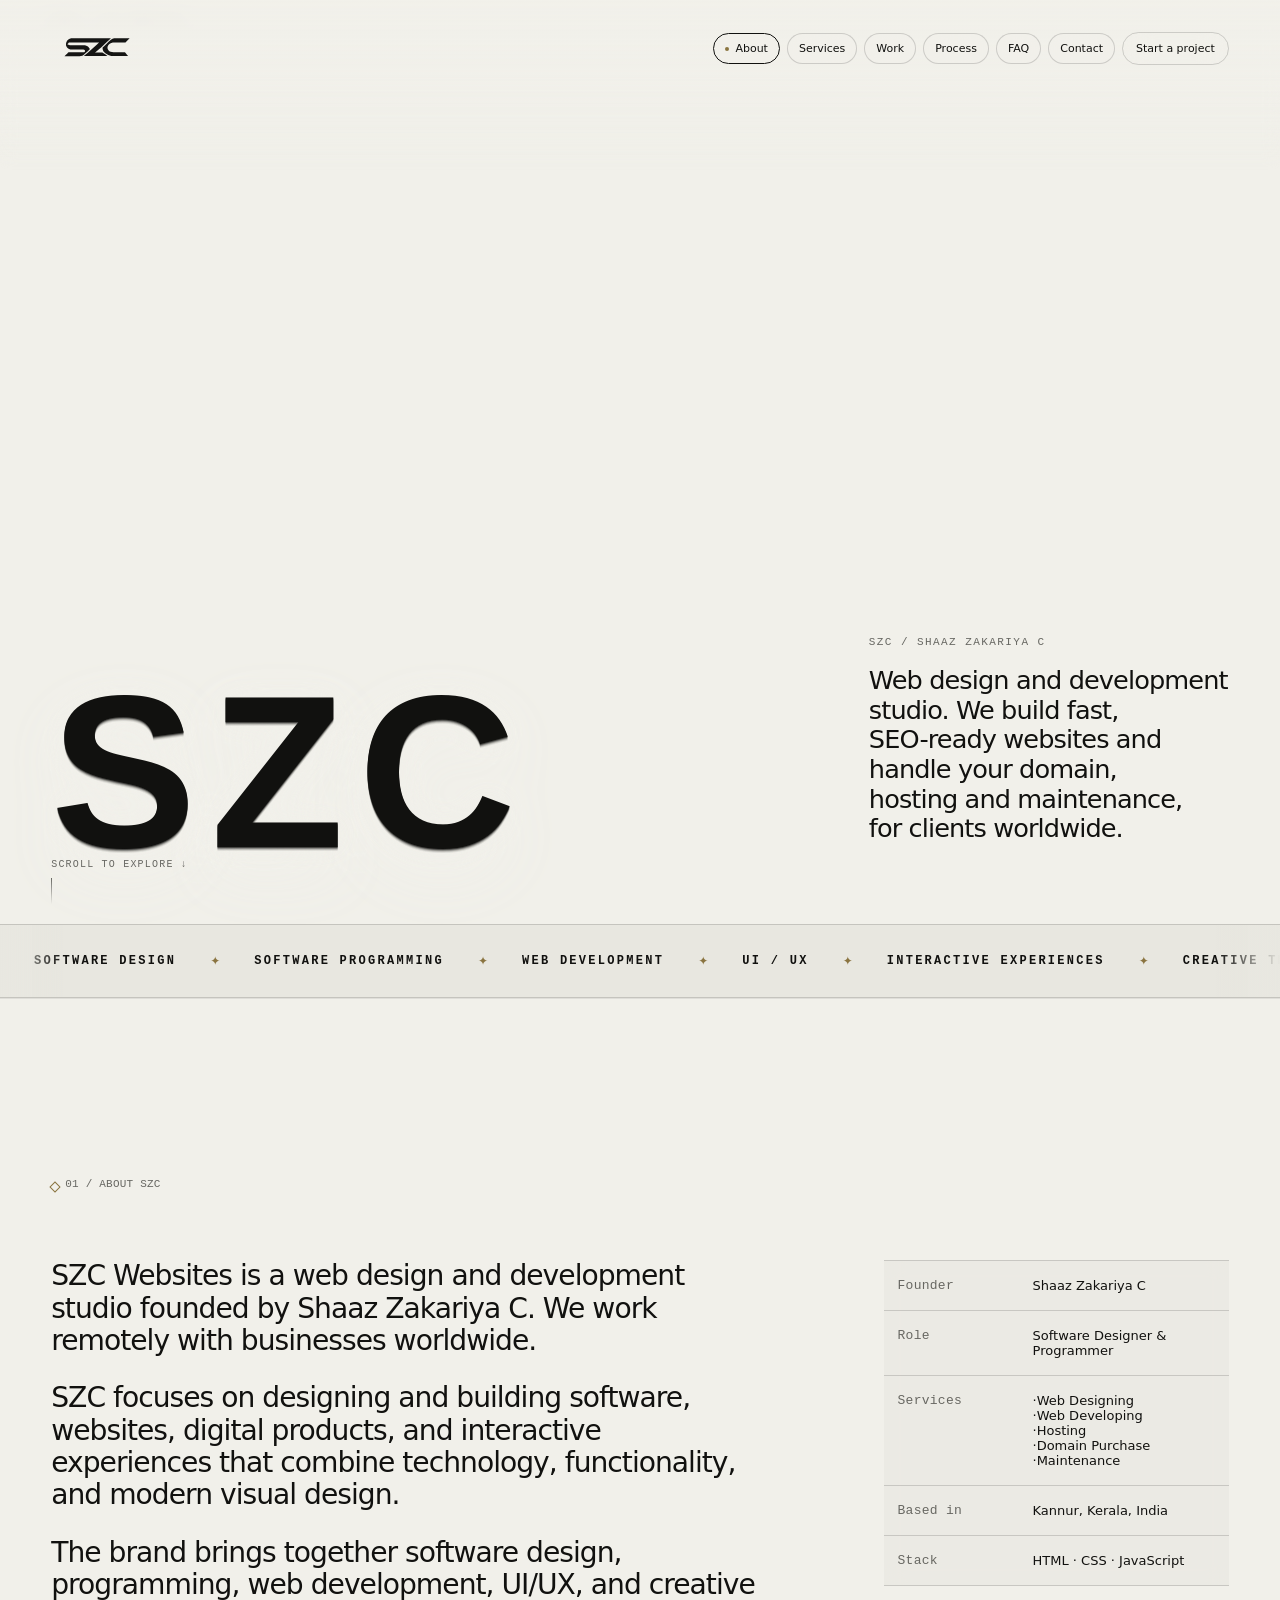
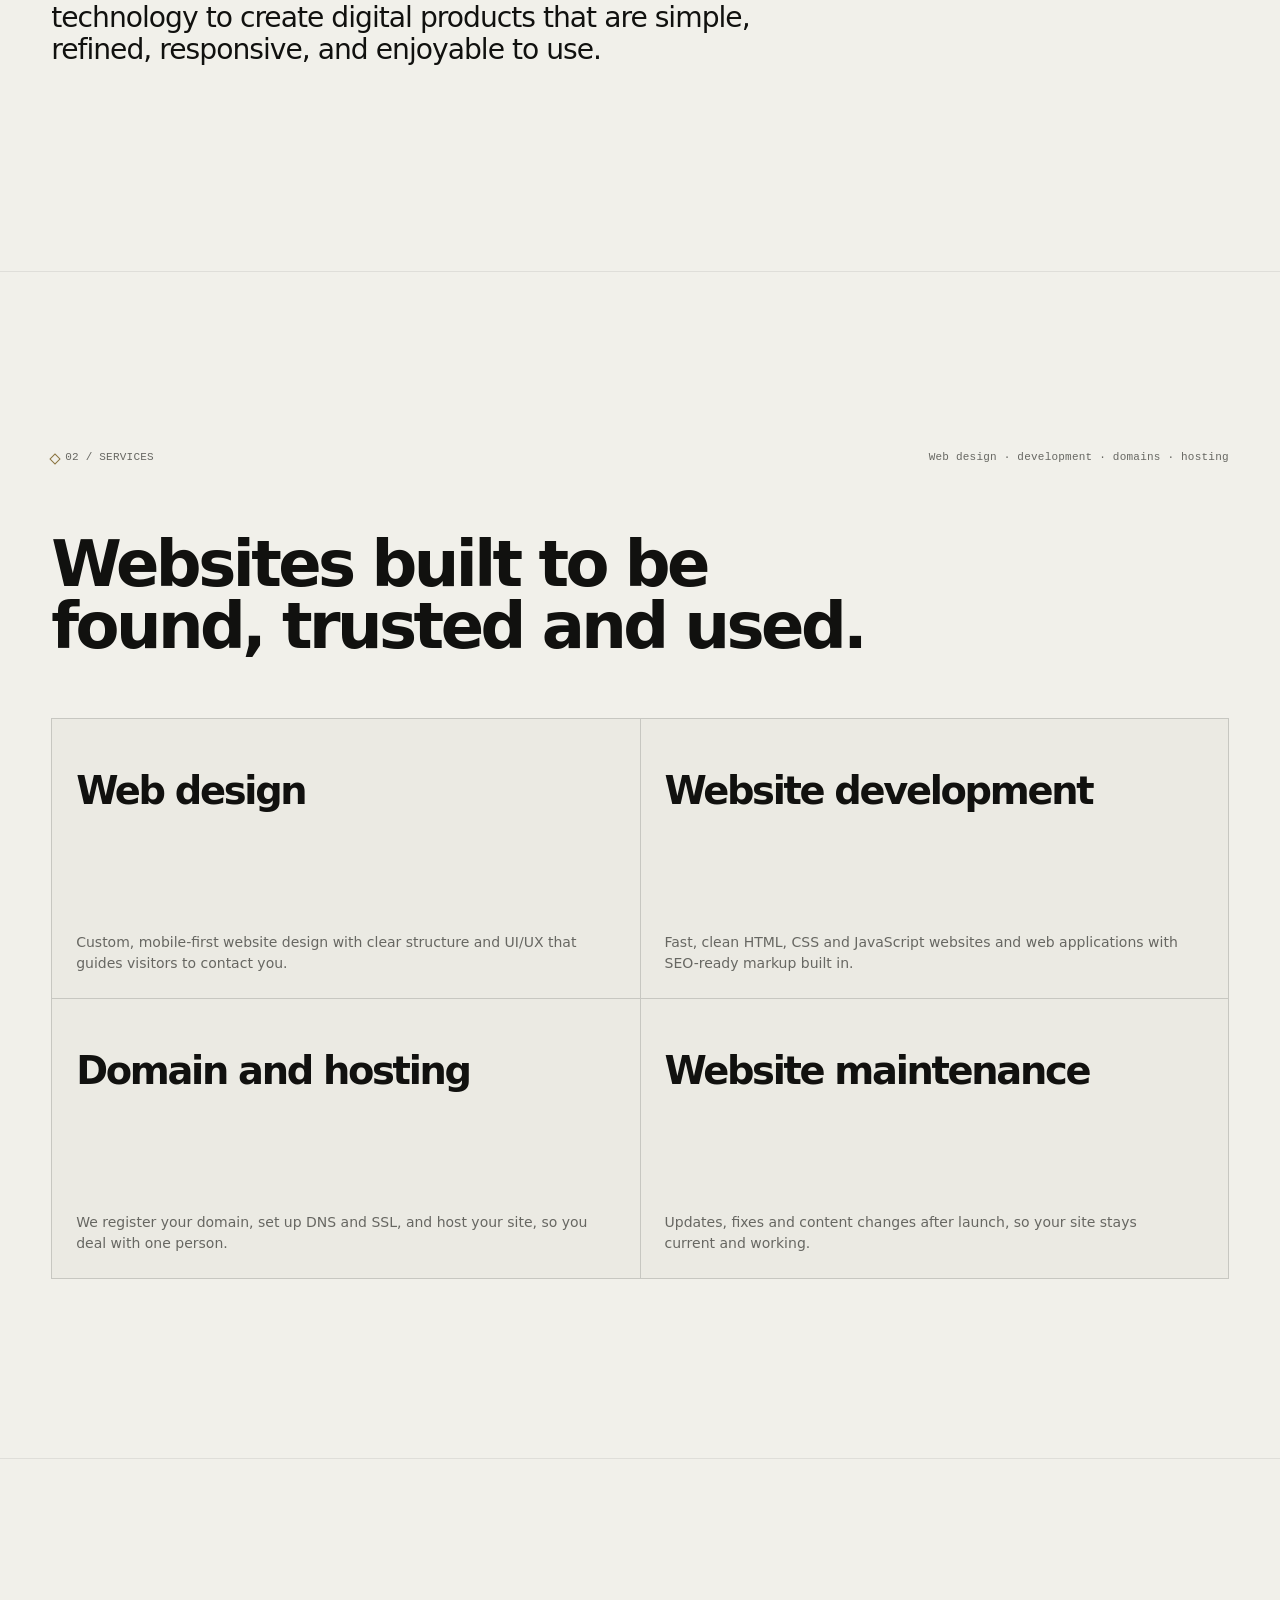
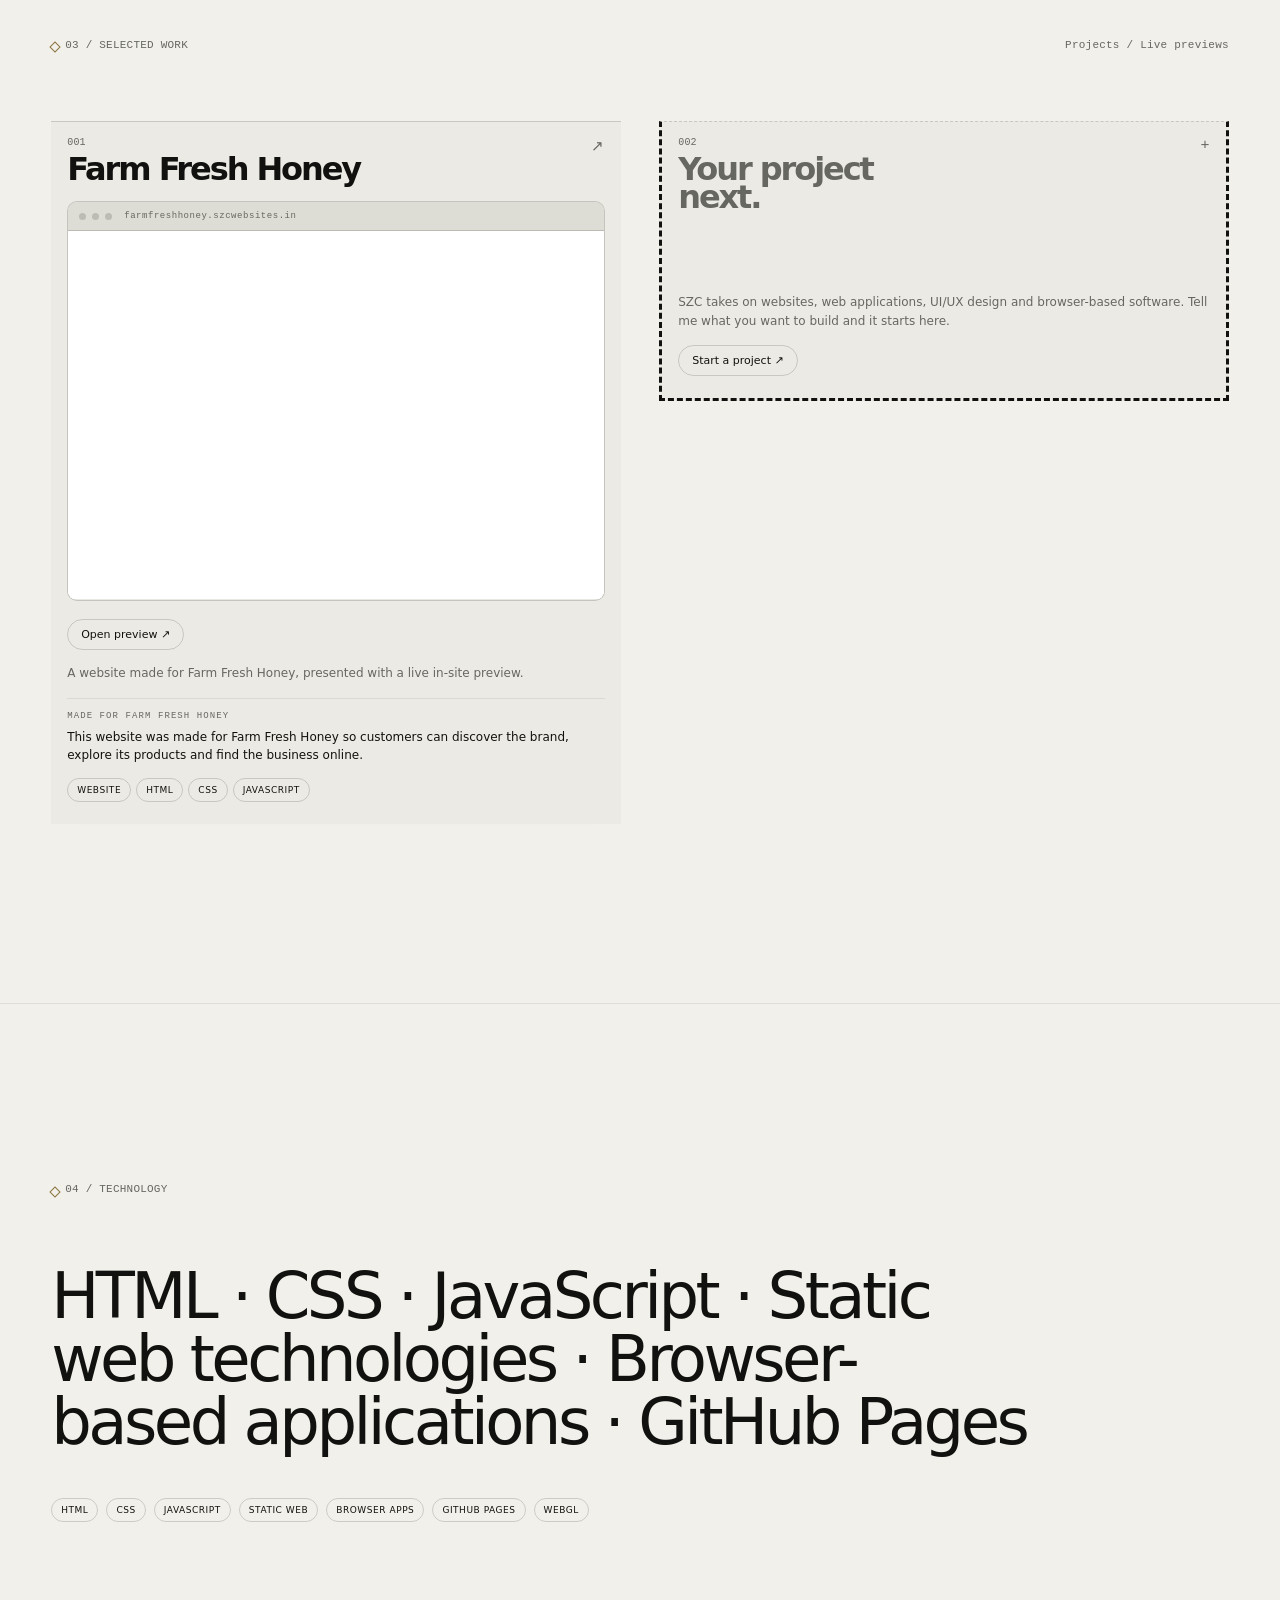
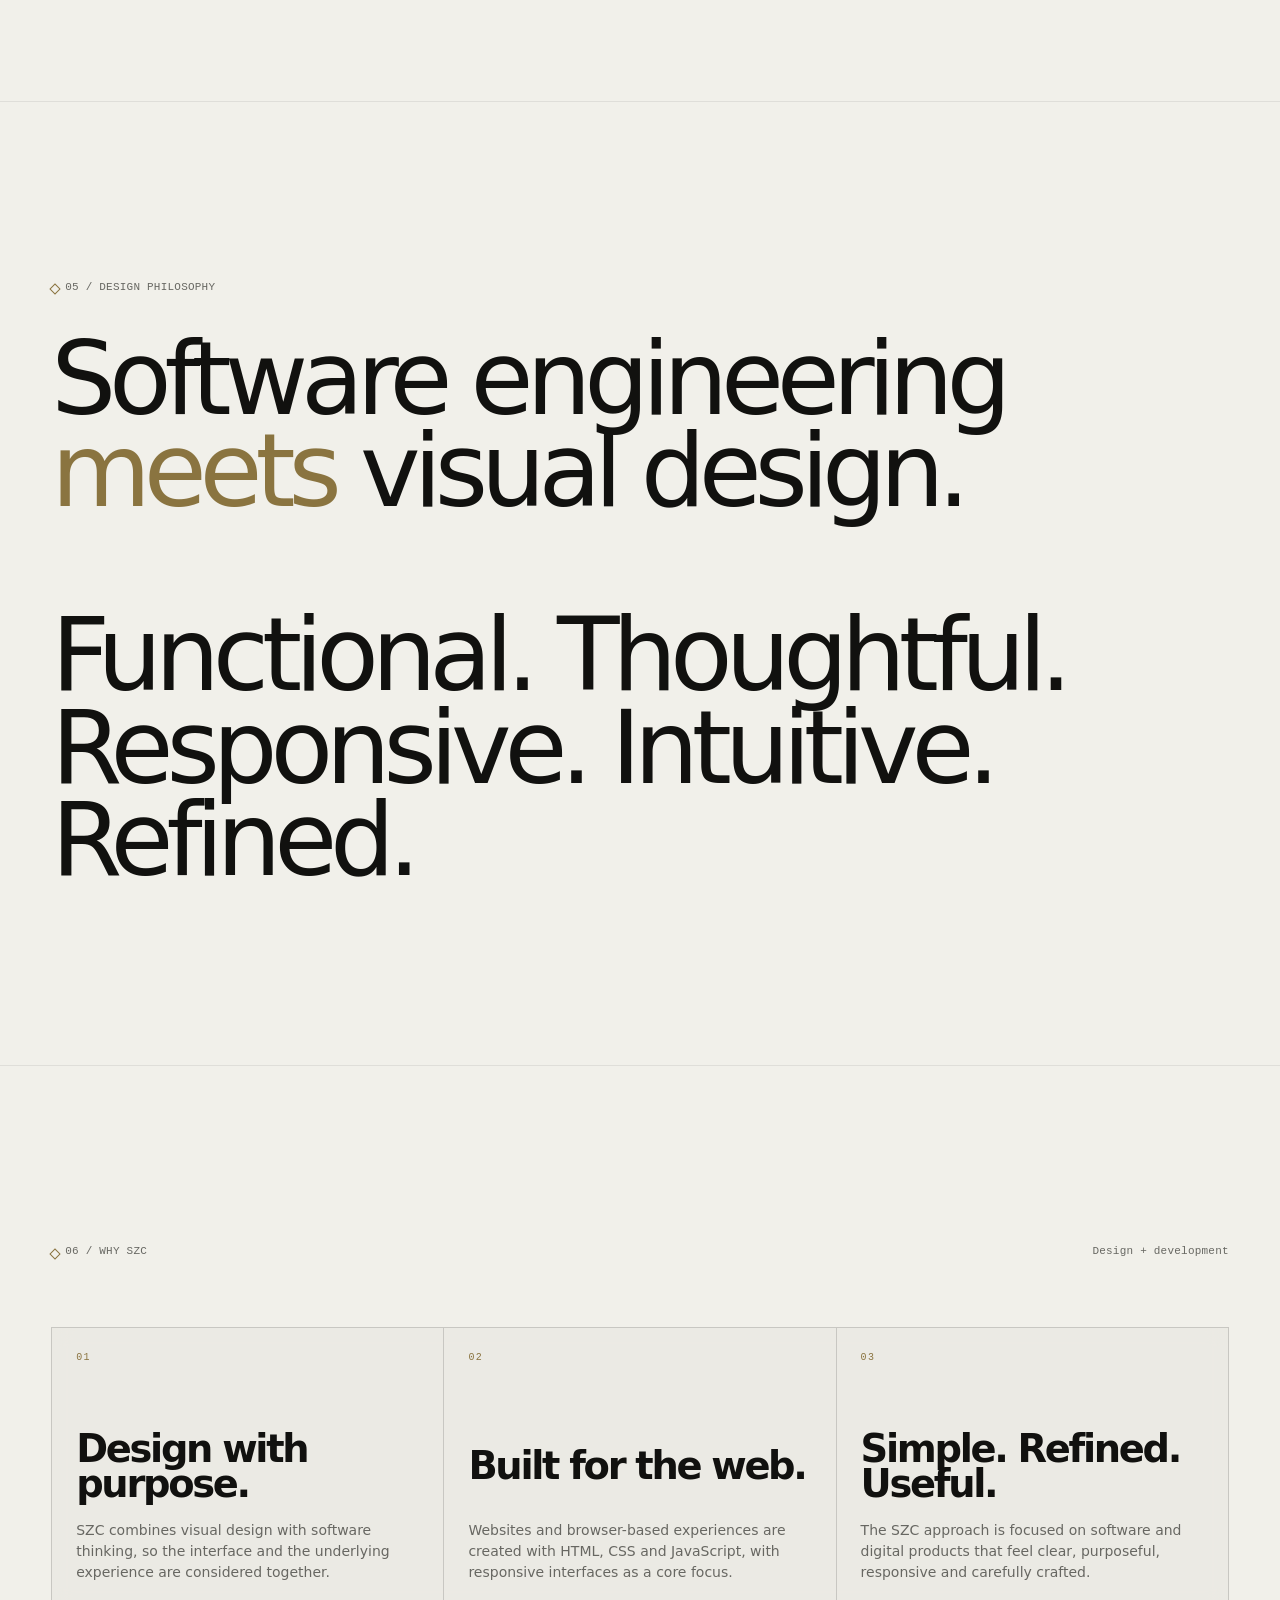
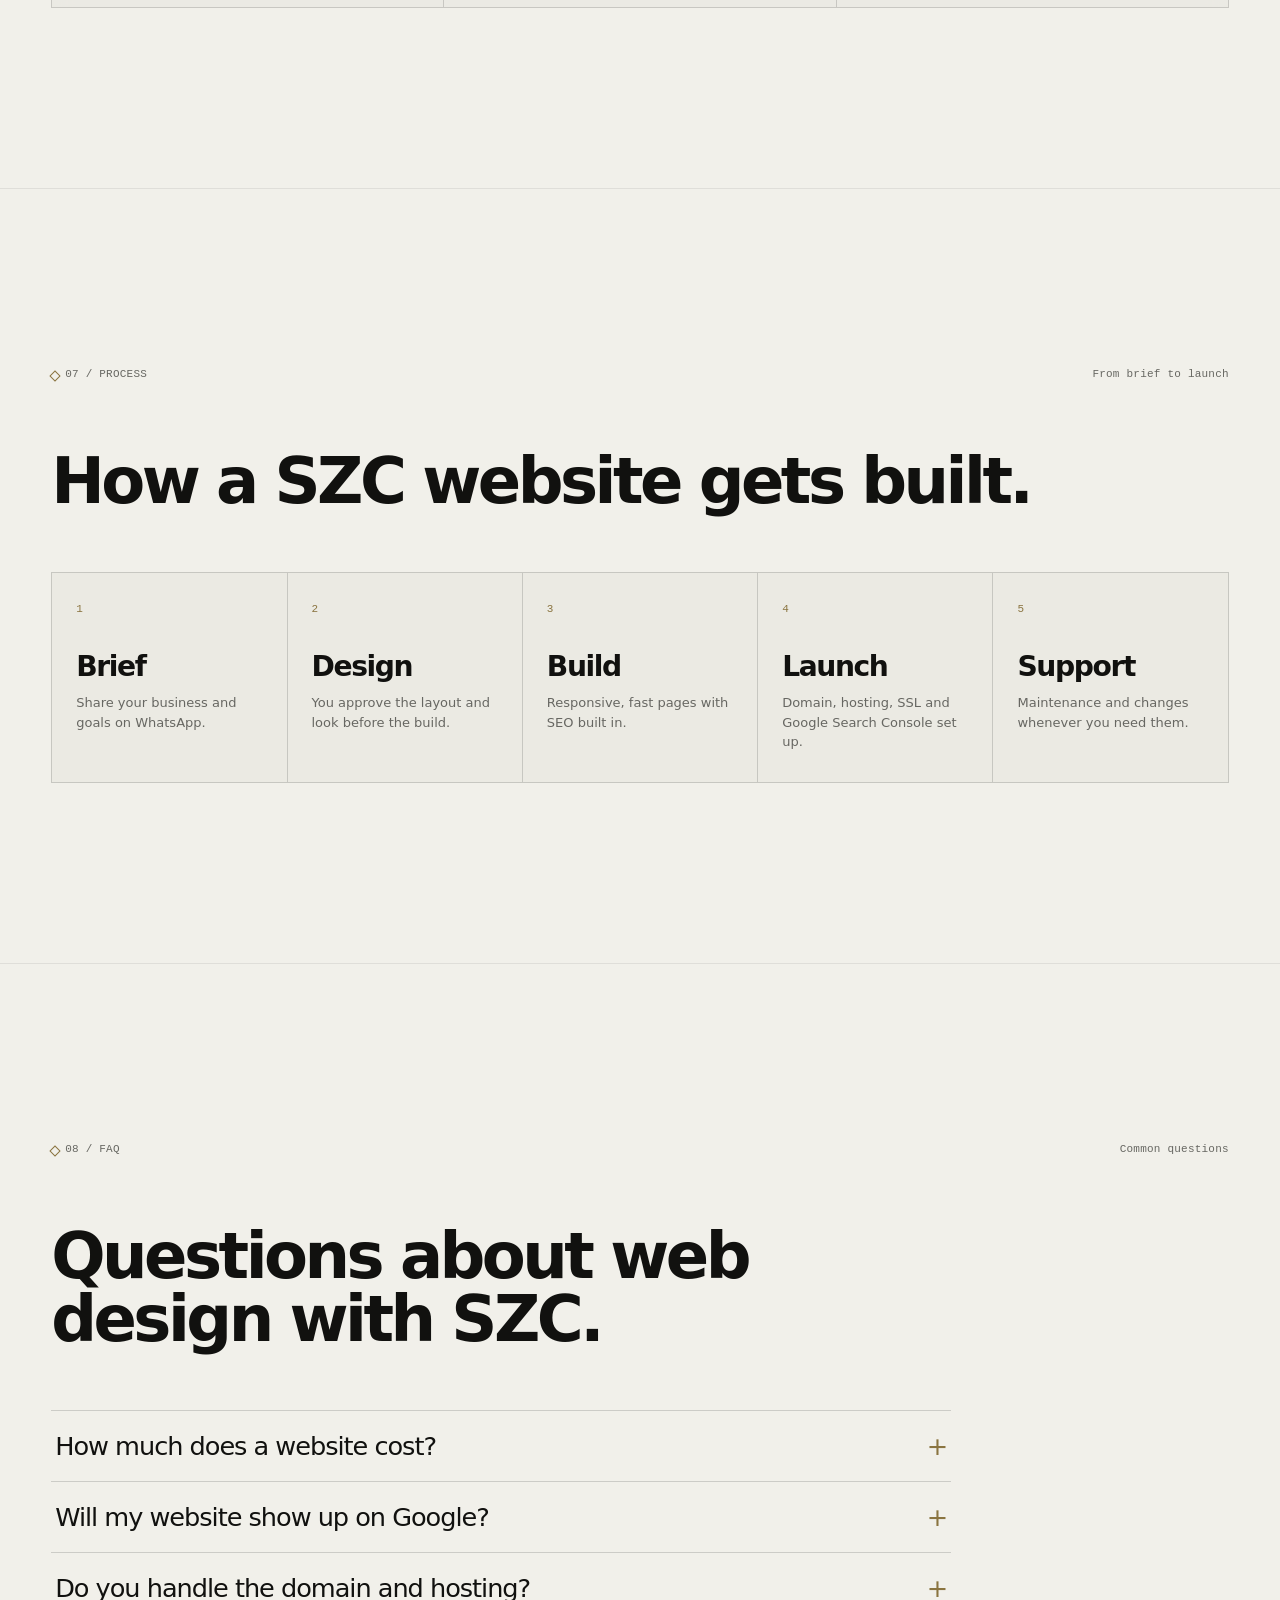
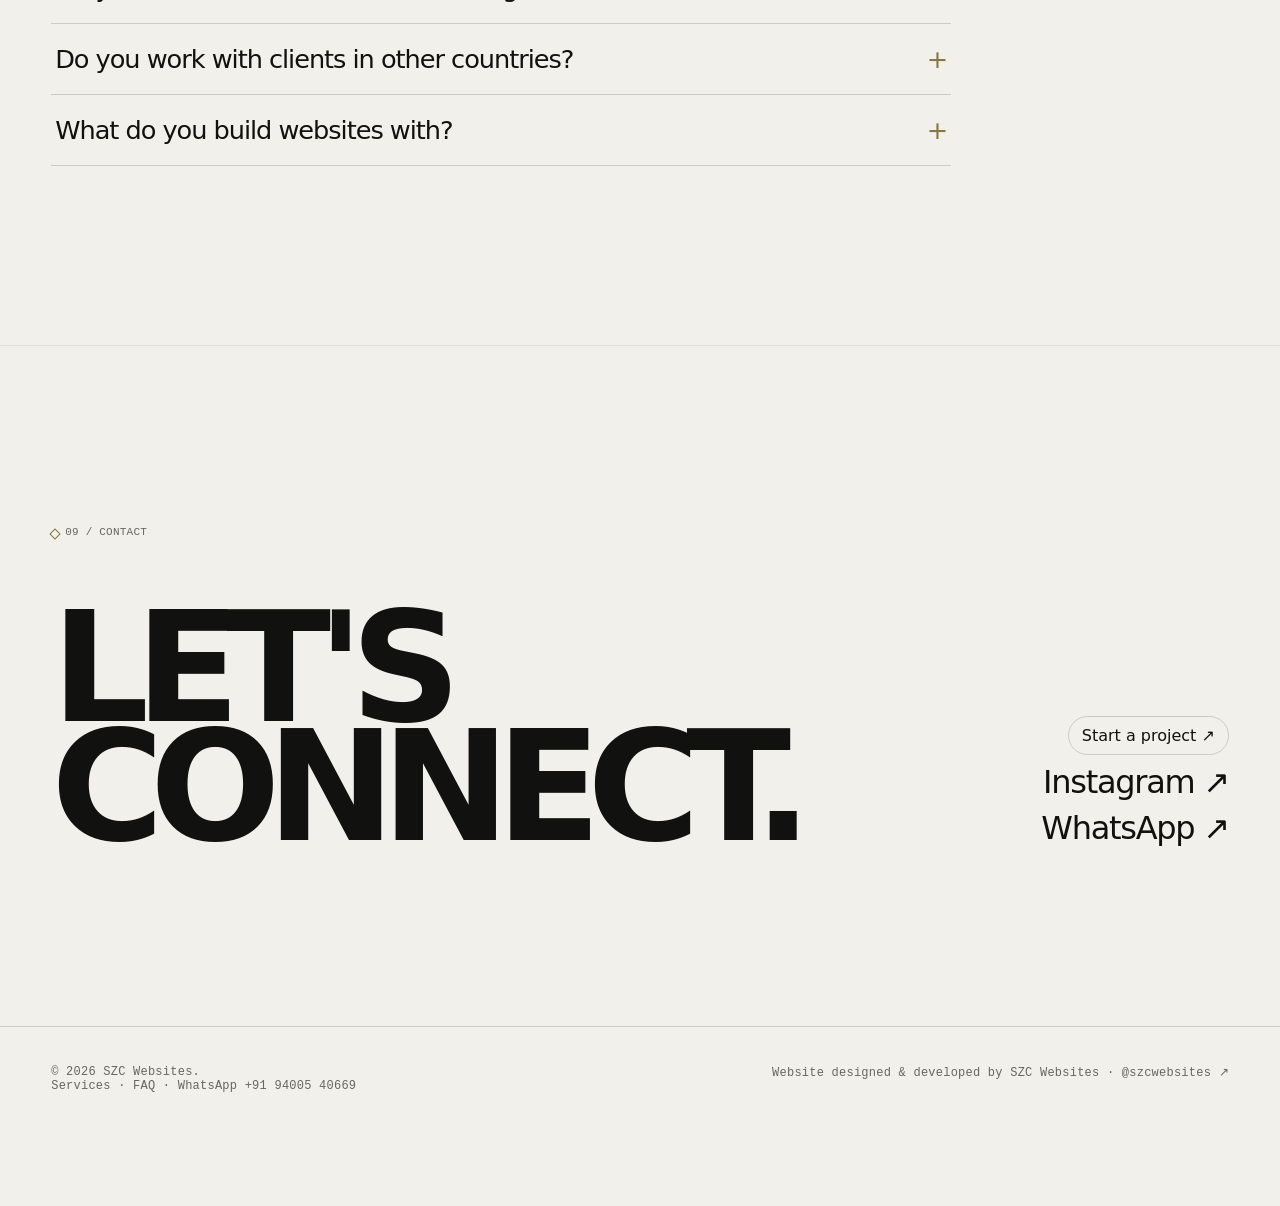
==== index.html @ 3ec6c066 "Add files via upload" ====
<!DOCTYPE html>
<html lang="en">
<head>
  <meta charset="UTF-8">
  <meta name="viewport" content="width=device-width, initial-scale=1.0">
  <title>SZC Websites | Web Design, Development, Domains &amp; Hosting</title>
  <meta name="description" content="SZC Websites is a web design and development studio. We build fast, SEO-ready websites and handle your domain, hosting and maintenance, for clients worldwide.">
  <meta name="robots" content="index, follow, max-image-preview:large, max-snippet:-1, max-video-preview:-1">
  <meta name="googlebot" content="index, follow, max-image-preview:large, max-snippet:-1, max-video-preview:-1">
  <meta name="author" content="Shaaz Zakariya C">
  <meta name="application-name" content="SZC Websites">
  <meta name="theme-color" content="#f1f0ea">
  <meta name="color-scheme" content="light">
  <meta name="referrer" content="strict-origin-when-cross-origin">
  <link rel="canonical" href="https://szcwebsites.in/">
  <link rel="alternate" hreflang="x-default" href="https://szcwebsites.in/">
  <meta property="og:type" content="website">
  <meta property="og:locale" content="en_US">
  <meta property="og:site_name" content="SZC Websites">
  <meta property="og:title" content="SZC Websites — Web Design & Development Studio">
  <meta property="og:description" content="SZC Websites is a web design and development studio. We build fast, SEO-ready websites and handle your domain, hosting and maintenance, for clients worldwide.">
  <meta property="og:url" content="https://szcwebsites.in/">
  <meta property="og:image" content="https://szcwebsites.in/og-image.png">
  <meta property="og:image:type" content="image/png">
  <meta property="og:image:width" content="1200">
  <meta property="og:image:height" content="630">
  <meta property="og:image:alt" content="SZC Websites logo">
  <meta name="twitter:card" content="summary_large_image">
  <meta name="twitter:title" content="SZC Websites — Web Design & Development Studio">
  <meta name="twitter:description" content="SZC Websites is a web design and development studio. We build fast, SEO-ready websites and handle your domain, hosting and maintenance, for clients worldwide.">
  <meta name="twitter:image" content="https://szcwebsites.in/og-image.png">
  <meta name="twitter:image:alt" content="SZC Websites logo">
  <link rel="icon" type="image/svg+xml" href="icon.svg">
  <link rel="manifest" href="site.webmanifest">
  <link rel="preload" as="image" href="szc-logo.svg" type="image/svg+xml" fetchpriority="high">
  <link rel="stylesheet" href="style.css">
  <script type="application/ld+json">
{
 "@context": "https://schema.org",
 "@graph": [
  {
   "@type": "ProfessionalService",
   "@id": "https://szcwebsites.in/#business",
   "name": "SZC Websites",
   "alternateName": "SZC",
   "description": "SZC Websites is a web design and development studio. We build fast, SEO-ready websites and handle your domain, hosting and maintenance, for clients worldwide.",
   "url": "https://szcwebsites.in/",
   "logo": {
    "@type": "ImageObject",
    "url": "https://szcwebsites.in/szc-logo.svg"
   },
   "image": "https://szcwebsites.in/og-image.png",
   "telephone": "+919400540669",
   "email": "shaazzakariyac@gmail.com",
   "founder": {
    "@type": "Person",
    "name": "Shaaz Zakariya C",
    "jobTitle": "Web Designer & Developer"
   },
   "address": {
    "@type": "PostalAddress",
    "addressLocality": "Kannur",
    "addressRegion": "Kerala",
    "addressCountry": "IN"
   },
   "areaServed": "Worldwide",
   "sameAs": [
    "https://www.instagram.com/shaazzakariyac/",
    "https://wa.me/919400540669"
   ],
   "knowsAbout": [
    "Web design",
    "Web development",
    "SEO",
    "Domain registration",
    "Web hosting",
    "UI/UX design"
   ],
   "hasOfferCatalog": {
    "@type": "OfferCatalog",
    "name": "Web services",
    "itemListElement": [
     {
      "@type": "Offer",
      "itemOffered": {
       "@type": "Service",
       "name": "Web design",
       "description": "Custom, mobile-first website design with clear structure and UI/UX that guides visitors to contact you.",
       "provider": {
        "@id": "https://szcwebsites.in/#business"
       }
      }
     },
     {
      "@type": "Offer",
      "itemOffered": {
       "@type": "Service",
       "name": "Website development",
       "description": "Fast, clean HTML, CSS and JavaScript websites and web applications with SEO-ready markup built in.",
       "provider": {
        "@id": "https://szcwebsites.in/#business"
       }
      }
     },
     {
      "@type": "Offer",
      "itemOffered": {
       "@type": "Service",
       "name": "Domain and hosting",
       "description": "We register your domain, set up DNS and SSL, and host your site, so you deal with one person.",
       "provider": {
        "@id": "https://szcwebsites.in/#business"
       }
      }
     },
     {
      "@type": "Offer",
      "itemOffered": {
       "@type": "Service",
       "name": "Website maintenance",
       "description": "Updates, fixes and content changes after launch, so your site stays current and working.",
       "provider": {
        "@id": "https://szcwebsites.in/#business"
       }
      }
     }
    ]
   }
  },
  {
   "@type": "WebSite",
   "@id": "https://szcwebsites.in/#website",
   "url": "https://szcwebsites.in/",
   "name": "SZC Websites",
   "inLanguage": "en",
   "publisher": {
    "@id": "https://szcwebsites.in/#business"
   }
  },
  {
   "@type": "WebPage",
   "@id": "https://szcwebsites.in/#webpage",
   "url": "https://szcwebsites.in/",
   "name": "SZC Websites | Web Design, Development, Domains & Hosting",
   "description": "SZC Websites is a web design and development studio. We build fast, SEO-ready websites and handle your domain, hosting and maintenance, for clients worldwide.",
   "inLanguage": "en",
   "isPartOf": {
    "@id": "https://szcwebsites.in/#website"
   },
   "about": {
    "@id": "https://szcwebsites.in/#business"
   },
   "primaryImageOfPage": {
    "@type": "ImageObject",
    "url": "https://szcwebsites.in/og-image.png"
   },
   "breadcrumb": {
    "@id": "https://szcwebsites.in/#breadcrumb"
   }
  },
  {
   "@type": "BreadcrumbList",
   "@id": "https://szcwebsites.in/#breadcrumb",
   "itemListElement": [
    {
     "@type": "ListItem",
     "position": 1,
     "name": "Home",
     "item": "https://szcwebsites.in/"
    }
   ]
  },
  {
   "@type": "FAQPage",
   "@id": "https://szcwebsites.in/#faq",
   "mainEntity": [
    {
     "@type": "Question",
     "name": "How much does a website cost?",
     "acceptedAnswer": {
      "@type": "Answer",
      "text": "It depends on the number of pages and features. Send your project details on WhatsApp and you get a fixed quote before any work starts."
     }
    },
    {
     "@type": "Question",
     "name": "Will my website show up on Google?",
     "acceptedAnswer": {
      "@type": "Answer",
      "text": "Every site is built with SEO-ready titles, meta tags, structured data, a sitemap and fast loading, then submitted to Google Search Console. Rankings also depend on competition and content, and nobody can honestly guarantee the first position."
     }
    },
    {
     "@type": "Question",
     "name": "Do you handle the domain and hosting?",
     "acceptedAnswer": {
      "@type": "Answer",
      "text": "Yes. SZC registers your domain, sets up DNS and SSL, hosts the website and maintains it after launch."
     }
    },
    {
     "@type": "Question",
     "name": "Do you work with clients in other countries?",
     "acceptedAnswer": {
      "@type": "Answer",
      "text": "Yes. SZC works remotely with clients worldwide, over WhatsApp and video calls."
     }
    },
    {
     "@type": "Question",
     "name": "What do you build websites with?",
     "acceptedAnswer": {
      "@type": "Answer",
      "text": "HTML, CSS and JavaScript, which keeps pages fast, secure and easy to host. Web applications are built as browser-based software."
     }
    }
   ]
  }
 ]
}
  </script>
</head>
<body>
  <header class="topbar">
    <a class="brand" href="#top" aria-label="SZC home"><img src="szc-logo.svg" width="1536" height="1024" alt="SZC Websites logo" decoding="async" fetchpriority="high"></a>
    <nav class="nav" aria-label="Primary navigation">
      <a href="#about">About</a>
      <a href="#services">Services</a>
      <a href="#work">Work</a>
      <a href="#process">Process</a>
      <a href="#faq">FAQ</a>
      <a href="#contact">Contact</a>
      <button class="request-button" id="requestNav" type="button">Start a project</button>
    </nav>
  </header>

  <main id="top">
    <nav class="breadcrumb container" aria-label="Breadcrumb">
      <a href="#top">Home</a><span aria-hidden="true">/</span><span aria-current="page">SZC Websites</span>
    </nav>
    <section class="hero container">
      <div class="hero-grid">
        <h1 class="hero-title reveal">
          <span class="hero-word" aria-hidden="true">S Z C</span><span class="sr-only">SZC Websites — web design and development studio</span>
        </h1>
        <div class="hero-meta reveal">
          <div class="eyebrow mono">SZC / Shaaz Zakariya C</div>
          <p class="hero-description">
            Web design and development studio. We build fast, SEO-ready websites and handle your domain, hosting and maintenance, for clients worldwide.
          </p>
        </div>
      </div>
      <div class="scroll-note mono">Scroll to explore ↓</div>
    </section>

    <div class="szc-marquee" aria-label="SZC services and capabilities">
      <div class="szc-marquee-track">
        <span>SOFTWARE DESIGN</span><i>✦</i>
        <span>SOFTWARE PROGRAMMING</span><i>✦</i>
        <span>WEB DEVELOPMENT</span><i>✦</i>
        <span>UI / UX</span><i>✦</i>
        <span>INTERACTIVE EXPERIENCES</span><i>✦</i>
        <span>CREATIVE TECHNOLOGY</span><i>✦</i>
        <span>SZC — SOFTWARE DESIGNED. SOFTWARE BUILT.</span><i>✦</i>
        <span>SOFTWARE DESIGN</span><i>✦</i>
        <span>SOFTWARE PROGRAMMING</span><i>✦</i>
        <span>WEB DEVELOPMENT</span><i>✦</i>
        <span>UI / UX</span><i>✦</i>
        <span>INTERACTIVE EXPERIENCES</span><i>✦</i>
        <span>CREATIVE TECHNOLOGY</span><i>✦</i>
        <span>SZC — SOFTWARE DESIGNED. SOFTWARE BUILT.</span><i>✦</i>
      </div>
    </div>

    <section class="section container" id="about">
      <div class="section-head"><div class="section-number mono">01 / ABOUT SZC</div></div>
      <div class="about-grid">
        <div class="about-copy reveal">
          <p>SZC Websites is a web design and development studio founded by Shaaz Zakariya C. We work remotely with businesses worldwide.</p>
          <p>SZC focuses on designing and building software, websites, digital products, and interactive experiences that combine technology, functionality, and modern visual design.</p>
          <p>The brand brings together software design, programming, web development, UI/UX, and creative technology to create digital products that are simple, refined, responsive, and enjoyable to use.</p>
        </div>
        <div class="facts reveal">
          <div class="fact"><span class="label mono">Founder</span><span>Shaaz Zakariya C</span></div>
          <div class="fact"><span class="label mono">Role</span><span>Software Designer &amp; Programmer</span></div>
           <div class="fact"><span class="label mono">Services</span><span>·Web Designing<br>·Web Developing<br>·Hosting<br>·Domain Purchase<br>·Maintenance<br></span></div>
          <div class="fact"><span class="label mono">Based in</span><span>Kannur, Kerala, India</span></div>
          <div class="fact"><span class="label mono">Stack</span><span>HTML · CSS · JavaScript</span></div>
        </div>
      </div>
    </section>

    <section class="section container" id="services">
      <div class="section-head"><div class="section-number mono">02 / SERVICES</div><div class="section-note mono">Web design · development · domains · hosting</div></div>
      <h2 class="statement reveal">Websites built to be found, trusted and used.</h2>
      <div class="svc-grid reveal">
        <article class="why-card"><h3>Web design</h3><p>Custom, mobile-first website design with clear structure and UI/UX that guides visitors to contact you.</p></article>
        <article class="why-card"><h3>Website development</h3><p>Fast, clean HTML, CSS and JavaScript websites and web applications with SEO-ready markup built in.</p></article>
        <article class="why-card"><h3>Domain and hosting</h3><p>We register your domain, set up DNS and SSL, and host your site, so you deal with one person.</p></article>
        <article class="why-card"><h3>Website maintenance</h3><p>Updates, fixes and content changes after launch, so your site stays current and working.</p></article>
      </div>
    </section>

    <section class="section container" id="work">
      <div class="section-head">
        <div class="section-number mono">03 / SELECTED WORK</div>
        <div class="section-note mono">Projects / Live previews</div>
      </div>

      <div class="projects-grid">
        <article class="project-card reveal" data-tilt>
          <div class="project-top">
            <div>
              <div class="project-index mono">001</div>
              <h2 class="project-name">Farm Fresh Honey</h2>
            </div>
            <a class="project-url mono" href="https://farmfreshhoney.szcwebsites.in/" target="_blank" rel="noopener noreferrer" aria-label="Open Farm Fresh Honey website in a new tab">↗</a>
          </div>

          <div class="preview-wrap">
            <div class="preview-chrome mono"><i></i><i></i><i></i><span>farmfreshhoney.szcwebsites.in</span></div>
            <div class="preview-screen">
              <iframe src="https://farmfreshhoney.szcwebsites.in/" title="Farm Fresh Honey live website preview" loading="lazy" referrerpolicy="no-referrer"></iframe>
            </div>
          </div>

          <div class="project-info">
            <a class="project-button project-preview-link" href="https://farmfreshhoney.szcwebsites.in/" target="_blank" rel="noopener noreferrer">Open preview ↗</a>
            <p>A website made for Farm Fresh Honey, presented with a live in-site preview.</p>
            <div class="project-good">
              <span class="mono">MADE FOR FARM FRESH HONEY</span>
              <p>This website was made for Farm Fresh Honey so customers can discover the brand, explore its products and find the business online.</p>
            </div>
            <div class="tag-row"><span class="tag">Website</span><span class="tag">HTML</span><span class="tag">CSS</span><span class="tag">JavaScript</span></div>
          </div>
        </article>

        <article class="project-card project-card--open reveal">
          <div class="project-top">
            <div>
              <div class="project-index mono">002</div>
              <h2 class="project-name">Your project<br>next.</h2>
            </div>
            <span class="project-url mono">+</span>
          </div>
          <div class="project-info">
            <p>SZC takes on websites, web applications, UI/UX design and browser-based software. Tell me what you want to build and it starts here.</p>
            <button class="project-button project-open-request" type="button" data-open-request>Start a project ↗</button>
          </div>
        </article>
      </div>
    </section>

    

    <section class="section container" id="technology">
      <div class="section-head"><div class="section-number mono">04 / TECHNOLOGY</div></div>
      <p class="statement reveal">HTML · CSS · JavaScript · Static web technologies · Browser-based applications · GitHub Pages</p>
      <div class="tech-row reveal">
        <span class="tag">HTML</span><span class="tag">CSS</span><span class="tag">JavaScript</span>
        <span class="tag">Static web</span><span class="tag">Browser apps</span><span class="tag">GitHub Pages</span>
        <span class="tag">WebGL</span>
      </div>
    </section>

    <section class="section philosophy container" id="philosophy">
      <div>
        <div class="section-number mono philosophy-label">05 / DESIGN PHILOSOPHY</div>
        <p class="philosophy-text reveal">Software engineering <em>meets</em> visual design.<br><br>Functional. Thoughtful. Responsive. Intuitive. Refined.</p>
      </div>
    </section>

    <section class="section container" id="why-szc">
      <div class="section-head">
        <div class="section-number mono">06 / WHY SZC</div>
        <div class="section-note mono">Design + development</div>
      </div>
      <div class="why-grid reveal">
        <div class="why-card">
          <span class="mono">01</span>
          <h3>Design with purpose.</h3>
          <p>SZC combines visual design with software thinking, so the interface and the underlying experience are considered together.</p>
        </div>
        <div class="why-card">
          <span class="mono">02</span>
          <h3>Built for the web.</h3>
          <p>Websites and browser-based experiences are created with HTML, CSS and JavaScript, with responsive interfaces as a core focus.</p>
        </div>
        <div class="why-card">
          <span class="mono">03</span>
          <h3>Simple. Refined. Useful.</h3>
          <p>The SZC approach is focused on software and digital products that feel clear, purposeful, responsive and carefully crafted.</p>
        </div>
      </div>
    </section>

    <section class="section container" id="process">
      <div class="section-head"><div class="section-number mono">07 / PROCESS</div><div class="section-note mono">From brief to launch</div></div>
      <h2 class="statement reveal">How a SZC website gets built.</h2>
      <ol class="steps reveal">
        <li><h3>Brief</h3><p>Share your business and goals on WhatsApp.</p></li>
        <li><h3>Design</h3><p>You approve the layout and look before the build.</p></li>
        <li><h3>Build</h3><p>Responsive, fast pages with SEO built in.</p></li>
        <li><h3>Launch</h3><p>Domain, hosting, SSL and Google Search Console set up.</p></li>
        <li><h3>Support</h3><p>Maintenance and changes whenever you need them.</p></li>
      </ol>
    </section>

    <section class="section container" id="faq">
      <div class="section-head"><div class="section-number mono">08 / FAQ</div><div class="section-note mono">Common questions</div></div>
      <h2 class="statement reveal">Questions about web design with SZC.</h2>
      <div class="faq reveal">
        <details><summary>How much does a website cost?</summary><p>It depends on the number of pages and features. Send your project details on WhatsApp and you get a fixed quote before any work starts.</p></details>
        <details><summary>Will my website show up on Google?</summary><p>Every site is built with SEO-ready titles, meta tags, structured data, a sitemap and fast loading, then submitted to Google Search Console. Rankings also depend on competition and content, and nobody can honestly guarantee the first position.</p></details>
        <details><summary>Do you handle the domain and hosting?</summary><p>Yes. SZC registers your domain, sets up DNS and SSL, hosts the website and maintains it after launch.</p></details>
        <details><summary>Do you work with clients in other countries?</summary><p>Yes. SZC works remotely with clients worldwide, over WhatsApp and video calls.</p></details>
        <details><summary>What do you build websites with?</summary><p>HTML, CSS and JavaScript, which keeps pages fast, secure and easy to host. Web applications are built as browser-based software.</p></details>
      </div>
    </section>

    <section class="section container" id="contact">
      <div class="section-head"><div class="section-number mono">09 / CONTACT</div></div>
      <div class="contact reveal">
        <h2 class="contact-title">LET'S<br>CONNECT.</h2>
        <div class="contact-links">
          <button class="contact-request" id="requestContact" type="button">Start a project ↗</button>
          <a class="contact-link" href="https://www.instagram.com/shaazzakariyac/" target="_blank" rel="noopener noreferrer">Instagram ↗</a>
          <a class="contact-link" href="https://wa.me/919400540669" target="_blank" rel="noopener noreferrer">WhatsApp ↗</a>
        </div>
      </div>
    </section>
  </main>

  <div class="modal-backdrop" id="requestModal" aria-hidden="true">
    <div class="modal request-modal" role="dialog" aria-modal="true" aria-labelledby="requestModalTitle">
      <button class="modal-close" type="button" data-close-modal aria-label="Close request form">×</button>

      <div id="requestFormStep">
        <div class="mono modal-kicker">SZC / START A PROJECT</div>
        <h2 id="requestModalTitle">Tell me what you want to build.</h2>
        <p class="modal-intro">Share the basics of your project. You will see the exact WhatsApp message before it is sent.</p>

        <form id="requestForm">
          <label>Name<input id="requestName" name="name" type="text" autocomplete="name" required placeholder="Your name"></label>
          <label>What do you need?
            <select id="requestType" name="type">
              <option>Website</option>
              <option>Web application</option>
              <option>UI/UX design</option>
              <option>Software / browser application</option>
              <option>Digital product</option>
              <option>Something else</option>
            </select>
          </label>
          <label>Project details<textarea id="requestMessage" name="message" rows="5" required placeholder="Tell me briefly what you want to make."></textarea></label>
          <button class="request-submit" type="submit">Preview WhatsApp message ↗</button>
        </form>
      </div>

      <div id="requestPreviewStep" class="request-preview-step" hidden>
        <div class="mono modal-kicker">SZC / WHATSAPP PREVIEW</div>
        <h2>Ready to send.</h2>
        <p class="modal-intro">This is the message that will be prepared for WhatsApp.</p>
        <div class="whatsapp-preview" id="whatsappPreview" aria-live="polite"></div>
        <div class="preview-actions">
          <button class="preview-back" id="editRequest" type="button">← Edit details</button>
          <button class="request-submit" id="proceedWhatsApp" type="button">Proceed to WhatsApp ↗</button>
        </div>
      </div>
    </div>
  </div>

 <footer>
  <div class="footer-row mono">
    <div>© 2026 SZC Websites.<br><a href="#services">Services</a> · <a href="#faq">FAQ</a> · <a href="https://wa.me/919400540669" target="_blank" rel="noopener noreferrer">WhatsApp +91 94005 40669</a></div>
    <div class="footer-credit">
      Website designed &amp; developed by
      <a href="https://szcwebsites.in" target="_blank" rel="noopener noreferrer">SZC Websites</a>
      ·
      <a href="https://www.instagram.com/shaazzakariyac/" target="_blank" rel="noopener noreferrer">@szcwebsites ↗</a>
    </div>
  </div>
</footer>

  <noscript><p class="noscript-note">SZC Websites — web design, development and software.</p></noscript>
  <script src="script.js" defer></script>
</body>
</html>
---- style.css ----
/* ============================================================
   SZC — Software designed. Software built.
   Original edition
   ============================================================ */

:root {
  --bg:#f1f0ea; --surface:#e8e7e0; --surface-2:#deddd5; --text:#11110f;
  --muted:#676762; --line:rgba(17,17,15,.16); --soft-line:rgba(17,17,15,.08);
  --gold:#8a7440;
  --panel:rgba(232,231,224,.6);
  --max:1440px; --pad:clamp(20px,4vw,64px); --ease:cubic-bezier(.2,.75,.2,1);
}

*{box-sizing:border-box}
html{scroll-behavior:smooth}
body{
  margin:0;background:var(--bg);color:var(--text);
  font-family:Inter,ui-sans-serif,system-ui,-apple-system,BlinkMacSystemFont,"Segoe UI",sans-serif;
  overflow-x:hidden;
  transition:background .45s var(--ease),color .45s var(--ease);
}
a{color:inherit;text-decoration:none} button{font:inherit;color:inherit}
.mono{font-family:"SFMono-Regular",Consolas,"Liberation Mono",monospace;letter-spacing:.02em}
.container{width:min(100%,var(--max));margin:auto;padding-left:var(--pad);padding-right:var(--pad)}


/* ---------- Top bar -------------------------------------- */

.brand img{display:block;width:92px;height:62px;object-fit:contain;object-position:center;image-rendering:auto}
.breadcrumb{display:flex;align-items:center;gap:8px;padding-top:12px;color:var(--muted);font:10px/1.2 "SFMono-Regular",Consolas,"Liberation Mono",monospace;letter-spacing:.08em;text-transform:uppercase}
.breadcrumb a:hover{color:var(--text)}
.noscript-note{margin:0;padding:14px var(--pad);border-bottom:1px solid var(--line);font-size:12px;color:var(--muted);background:var(--surface)}
.reveal{opacity:1;transform:none}
.js .reveal{opacity:0;transform:translateY(30px)}
.js .reveal.visible{opacity:1;transform:translateY(0)}

.topbar{
  position:fixed;z-index:50;top:0;left:0;right:0;
  padding:18px var(--pad);
  display:flex;justify-content:space-between;align-items:center;
  pointer-events:none;
}
.topbar::before{
  content:"";
  position:absolute;
  z-index:-1;
  top:0;left:0;right:0;
  height:clamp(105px,14vw,170px);
  pointer-events:none;
  background:linear-gradient(
    to bottom,
    color-mix(in srgb,var(--bg) 96%,transparent) 0%,
    color-mix(in srgb,var(--bg) 78%,transparent) 34%,
    color-mix(in srgb,var(--bg) 34%,transparent) 68%,
    transparent 100%
  );
  -webkit-mask-image:linear-gradient(to bottom,#000 0%,#000 45%,transparent 100%);
  mask-image:linear-gradient(to bottom,#000 0%,#000 45%,transparent 100%);
  backdrop-filter:blur(8px);
  -webkit-backdrop-filter:blur(8px);
}
.brand{
  pointer-events:auto;font-family:"Arial Narrow","Helvetica Neue",Arial,sans-serif;
  font-size:clamp(24px,3vw,38px);font-weight:800;letter-spacing:-.09em;line-height:.8;
  text-shadow:0 2px 30px var(--bg);
}
.nav{display:flex;align-items:center;gap:7px;pointer-events:auto;max-width:calc(100vw - 150px);overflow-x:auto;scrollbar-width:none;padding-bottom:2px}
.nav::-webkit-scrollbar{display:none}
.nav a,.request-button{
  flex:0 0 auto;border:1px solid var(--line);
  background:color-mix(in srgb,var(--bg) 72%,transparent);
  backdrop-filter:blur(14px);-webkit-backdrop-filter:blur(14px);
  border-radius:999px;padding:8px 11px;font-size:11px;white-space:nowrap;
  transition:transform .25s var(--ease),border-color .25s,color .25s;
}
.nav a:hover,.request-button:hover{transform:translateY(-2px);border-color:var(--text)}
.nav a.active{border-color:var(--text);color:var(--text)}
.nav a.active::before{content:"";display:inline-block;width:4px;height:4px;border-radius:50%;background:var(--gold);margin-right:6px;vertical-align:middle}

/* ---------- Hero ----------------------------------------- */
.hero{min-height:100svh;display:flex;align-items:flex-end;padding-top:130px;padding-bottom:clamp(45px,8vh,100px);position:relative}
.hero-grid{display:grid;grid-template-columns:1fr auto;gap:30px;align-items:end;width:100%}
.hero-title{margin:0;font-family:"Arial Narrow","Helvetica Neue",Arial,sans-serif;font-size:clamp(80px,17vw,245px);font-weight:800;line-height:.73;letter-spacing:-.105em;text-transform:uppercase}
.hero-word{
  display:block;position:relative;
  text-shadow:
    0 1px 0 color-mix(in srgb,var(--text) 55%,transparent),
    0 2px 0 color-mix(in srgb,var(--text) 30%,transparent),
    0 3px 0 color-mix(in srgb,var(--text) 16%,transparent),
    0 4px 0 color-mix(in srgb,var(--text) 8%,transparent),
    0 0 26px var(--bg),
    0 22px 60px color-mix(in srgb,var(--bg) 90%,transparent);
  transform:translate3d(0,0,0);
  will-change:transform;
}
.hero-meta{max-width:360px;padding-bottom:8px}
.eyebrow{font-size:11px;text-transform:uppercase;color:var(--muted);letter-spacing:.13em;margin-bottom:18px}
.hero-description{margin:0;font-size:clamp(18px,2vw,27px);line-height:1.16;letter-spacing:-.035em;text-wrap:balance}
.scroll-note{position:absolute;left:var(--pad);bottom:20px;color:var(--muted);font-size:10px;text-transform:uppercase;letter-spacing:.12em}
.scroll-note::after{content:"";display:block;width:1px;height:26px;margin-top:8px;background:linear-gradient(var(--muted),transparent);animation:drop 2.4s var(--ease) infinite}
@keyframes drop{0%{transform:scaleY(.2);transform-origin:top;opacity:0}40%{opacity:1}100%{transform:scaleY(1);transform-origin:top;opacity:0}}

/* ---------- Sections ------------------------------------- */
.section{
  padding-top:clamp(100px,14vw,220px);padding-bottom:clamp(100px,14vw,220px);
  border-top:1px solid var(--soft-line);
}
.section-head{display:flex;justify-content:space-between;gap:30px;align-items:baseline;margin-bottom:70px}
.section-number,.section-note{color:var(--muted);font-size:11px}
.section-number{position:relative;padding-left:14px}
.section-number::before{content:"";position:absolute;left:0;top:.4em;width:6px;height:6px;border:1px solid var(--gold);transform:rotate(45deg)}
.statement{max-width:1080px;font-size:clamp(30px,5vw,74px);line-height:.98;letter-spacing:-.055em;margin:0;text-wrap:balance}

/* readable backing where copy sits over dense geometry */
.about-grid,.list-grid,.why-grid,.projects-grid,.facts,.contact,.statement,.philosophy-text{
  position:relative;
}

.about-grid{display:grid;grid-template-columns:minmax(0,1.35fr) minmax(280px,.65fr);gap:clamp(40px,9vw,140px);align-items:start}
.about-copy{font-size:clamp(20px,2.2vw,32px);line-height:1.15;letter-spacing:-.035em;max-width:900px}
.about-copy p{margin:0 0 25px;text-wrap:pretty}
.facts{border-top:1px solid var(--line);background:var(--panel);backdrop-filter:blur(10px);-webkit-backdrop-filter:blur(10px)}
.fact{display:grid;grid-template-columns:115px 1fr;gap:20px;padding:17px 14px;border-bottom:1px solid var(--line);font-size:13px}
.fact .label{color:var(--muted)}

/* ---------- Work ----------------------------------------- */
.projects-grid{display:grid;grid-template-columns:repeat(2,minmax(0,1fr));gap:clamp(18px,3vw,40px);align-items:start}
.project-card{
  min-width:0;border-top:1px solid var(--line);padding:15px 16px 22px;
  background:var(--panel);backdrop-filter:blur(12px);-webkit-backdrop-filter:blur(12px);
  transform-style:preserve-3d;
  transition:border-color .3s var(--ease),background .3s var(--ease);
}
.project-card:hover{border-color:var(--text)}
.project-top{display:flex;justify-content:space-between;gap:10px;align-items:start;margin-bottom:18px}
.project-index{color:var(--muted);font-size:10px;margin-bottom:7px}
.project-name{font-size:clamp(24px,2.5vw,38px);line-height:.9;letter-spacing:-.065em;margin:0;font-weight:600}
.project-url{color:var(--muted);font-size:15px;transition:color .25s,transform .25s var(--ease);display:inline-block}
.project-card:hover .project-url{color:var(--gold);transform:translate(2px,-2px)}

.preview-wrap{
  border:1px solid var(--line);border-radius:10px;overflow:hidden;background:var(--surface);
  transform:translateZ(30px);
}
.preview-chrome{
  display:flex;align-items:center;gap:6px;padding:9px 11px;
  border-bottom:1px solid var(--line);background:var(--surface-2);font-size:9px;color:var(--muted);
}
.preview-chrome i{width:7px;height:7px;border-radius:50%;background:var(--line);flex:0 0 auto}
.preview-chrome span{margin-left:6px;letter-spacing:.06em;overflow:hidden;text-overflow:ellipsis;white-space:nowrap}
.preview-screen{position:relative;width:100%;aspect-ratio:16/11;min-height:220px;background:#fff;contain:layout paint}
.preview-screen iframe{position:absolute;inset:0;display:block;width:100%;height:100%;border:0;background:#fff}

.project-info{display:grid;grid-template-columns:1fr;gap:14px;margin-top:18px;justify-items:start}
.project-info p{margin:0;font-size:12px;line-height:1.55;color:var(--muted)}
.tag-row{display:flex;flex-wrap:wrap;gap:5px}
.tag{border:1px solid var(--line);padding:6px 9px;border-radius:999px;font-size:9px;letter-spacing:.06em;text-transform:uppercase}

.project-card--open{display:flex;flex-direction:column;justify-content:space-between;min-height:280px;border-style:dashed}
.project-card--open .project-name{color:var(--muted)}

/* ---------- Lists ---------------------------------------- */
.list-grid{display:grid;grid-template-columns:repeat(2,1fr);border-top:1px solid var(--line);border-left:1px solid var(--line);background:var(--panel);backdrop-filter:blur(10px);-webkit-backdrop-filter:blur(10px)}
.list-item{
  min-height:130px;padding:24px;border-right:1px solid var(--line);border-bottom:1px solid var(--line);
  display:flex;align-items:flex-end;font-size:clamp(22px,3vw,42px);letter-spacing:-.05em;
  transition:background .35s var(--ease),color .35s var(--ease);position:relative;overflow:hidden;
}
.list-item::after{content:"";position:absolute;left:0;bottom:0;width:100%;height:2px;background:var(--gold);transform:scaleX(0);transform-origin:left;transition:transform .45s var(--ease)}
.list-item:hover{background:var(--surface)}
.list-item:hover::after{transform:scaleX(1)}

.tech-row{display:flex;flex-wrap:wrap;gap:8px;margin-top:44px}

/* ---------- Philosophy ----------------------------------- */
.philosophy{min-height:70vh;display:flex;align-items:center}
.philosophy-label{margin-bottom:40px}
.philosophy-text{max-width:1200px;font-size:clamp(42px,8vw,118px);line-height:.9;letter-spacing:-.07em;margin:0}
.philosophy-text em{font-style:normal;color:var(--gold)}

/* ---------- Why ------------------------------------------ */
.why-grid{display:grid;grid-template-columns:repeat(3,1fr);border-top:1px solid var(--line);border-left:1px solid var(--line);background:var(--panel);backdrop-filter:blur(10px);-webkit-backdrop-filter:blur(10px)}
.why-card{min-height:280px;padding:24px;border-right:1px solid var(--line);border-bottom:1px solid var(--line);display:flex;flex-direction:column;justify-content:space-between;transition:background .35s var(--ease)}
.why-card:hover{background:var(--surface)}
.why-card > span{color:var(--gold);font-size:10px;letter-spacing:.14em}
.why-card h3{margin:60px 0 12px;font-size:clamp(28px,3vw,48px);line-height:.92;letter-spacing:-.06em;font-weight:600}
.why-card p{margin:0;max-width:520px;color:var(--muted);font-size:14px;line-height:1.5}

/* ---------- Contact -------------------------------------- */
.contact{display:grid;grid-template-columns:1fr auto;gap:40px;align-items:end}
.contact-title{font-size:clamp(60px,12vw,170px);line-height:.78;letter-spacing:-.09em;margin:0;font-weight:600}
.contact-links{display:flex;flex-direction:column;gap:8px;align-items:flex-end}
.contact-link{font-size:clamp(20px,2.5vw,32px);letter-spacing:-.04em;transition:color .25s,transform .25s var(--ease)}
.contact-link:hover{color:var(--gold);transform:translateX(-5px)}

footer{padding:38px var(--pad) 100px;border-top:1px solid var(--line);min-height:180px;background:var(--bg)}
.footer-row{max-width:var(--max);margin:auto;display:flex;justify-content:space-between;gap:30px;font-size:12px;color:var(--muted)}
.footer-credit span{color:var(--text)} .footer-credit a:hover{color:var(--gold)}

/* ---------- Reveal --------------------------------------- */
.reveal{opacity:0;transform:translateY(30px);transition:opacity .8s var(--ease),transform .8s var(--ease)}
.reveal.visible{opacity:1;transform:translateY(0)}

/* ---------- Request / modal ------------------------------ */
.request-button,.contact-request{
  border:1px solid var(--line);background:transparent;border-radius:999px;padding:9px 13px;cursor:pointer;
  transition:transform .25s var(--ease),border-color .25s,background .25s;
}
.request-button:hover,.contact-request:hover{transform:translateY(-2px);border-color:var(--text);background:var(--surface)}
.project-good{border-top:1px solid var(--soft-line);padding-top:12px;margin-top:2px}
.project-good > span{display:block;color:var(--muted);font-size:9px;letter-spacing:.12em;margin-bottom:7px}
.project-good p{margin:0;font-size:12px;line-height:1.5;color:var(--text)}

.project-button{
  display:inline-flex;align-items:center;justify-content:center;
  padding:9px 13px;border:1px solid var(--line);background:transparent;color:var(--text);
  border-radius:999px;font-size:11px;line-height:1;white-space:nowrap;cursor:pointer;
  transition:transform .25s var(--ease),border-color .25s,background .25s;
}
.project-button:hover{transform:translateY(-2px);border-color:var(--text);background:var(--surface)}

.modal-backdrop{
  position:fixed;inset:0;z-index:100;display:grid;place-items:center;padding:20px;
  background:rgba(0,0,0,.62);backdrop-filter:blur(18px);-webkit-backdrop-filter:blur(18px);
  opacity:0;visibility:hidden;pointer-events:none;
  transition:opacity .3s var(--ease),visibility .3s;
}
.modal-backdrop.open{opacity:1;visibility:visible;pointer-events:auto}
.modal{
  position:relative;width:min(1100px,100%);max-height:min(92vh,900px);overflow:auto;
  background:var(--bg);color:var(--text);border:1px solid var(--line);border-radius:18px;
  padding:clamp(22px,4vw,45px);box-shadow:0 30px 100px rgba(0,0,0,.28);
  transform:translateY(20px) scale(.985);transition:transform .35s var(--ease);
}
.modal-backdrop.open .modal{transform:translateY(0) scale(1)}
.modal-close{position:absolute;top:16px;right:16px;width:38px;height:38px;border:1px solid var(--line);border-radius:50%;background:transparent;cursor:pointer;font-size:24px;line-height:1}
.modal-close:hover{border-color:var(--text)}
.modal-kicker{color:var(--muted);font-size:10px;letter-spacing:.13em;margin-bottom:12px}
.modal h2{margin:0 55px 24px 0;font-size:clamp(36px,6vw,78px);line-height:.88;letter-spacing:-.07em}
.modal-intro{color:var(--muted);font-size:12px;line-height:1.5}
.request-modal{width:min(700px,100%)}
.request-modal form{display:grid;gap:16px}
.request-modal label{display:grid;gap:8px;color:var(--muted);font-size:11px;text-transform:uppercase;letter-spacing:.08em}
.request-modal input,.request-modal select,.request-modal textarea{
  width:100%;border:1px solid var(--line);border-radius:10px;background:var(--surface);color:var(--text);
  padding:13px 14px;outline:none;font:inherit;font-size:14px;text-transform:none;letter-spacing:0;
}
.request-modal input:focus,.request-modal select:focus,.request-modal textarea:focus{border-color:var(--text)}
.request-submit{margin-top:5px;border:1px solid var(--text);background:var(--text);color:var(--bg);border-radius:999px;padding:13px 18px;cursor:pointer;font-weight:600}
body.modal-open{overflow:hidden}

.request-preview-step[hidden],#requestFormStep[hidden]{display:none}
.whatsapp-preview{
  white-space:pre-wrap;border:1px solid var(--line);border-radius:14px;background:var(--surface);padding:18px;
  font-family:"SFMono-Regular",Consolas,"Liberation Mono",monospace;font-size:12px;line-height:1.65;color:var(--text);
  max-height:340px;overflow:auto;
}
.preview-actions{display:flex;justify-content:space-between;align-items:center;gap:12px;margin-top:16px}
.preview-back{border:1px solid var(--line);background:transparent;color:var(--text);border-radius:999px;padding:12px 16px;cursor:pointer}
.preview-back:hover{border-color:var(--text)}

/* ---------- Marquee -------------------------------------- */
.szc-marquee{position:relative;width:100%;overflow:hidden;border-top:1px solid var(--line);border-bottom:1px solid var(--line);background:var(--surface)}
.szc-marquee::before,.szc-marquee::after{content:"";position:absolute;top:0;bottom:0;width:64px;z-index:2;pointer-events:none}
.szc-marquee::before{left:0;background:linear-gradient(90deg,var(--surface),transparent)}
.szc-marquee::after{right:0;background:linear-gradient(270deg,var(--surface),transparent)}
.szc-marquee-track{display:flex;width:max-content;align-items:center;gap:34px;min-height:72px;padding:0 34px;animation:szc-marquee 32s linear infinite;will-change:transform}
.szc-marquee-track span{display:inline-block;font-family:"SFMono-Regular",Consolas,"Liberation Mono",monospace;font-size:12px;line-height:1;font-weight:700;letter-spacing:.19em;text-transform:uppercase;white-space:nowrap;color:var(--text)}
.szc-marquee-track i{display:inline-block;flex:0 0 auto;font-style:normal;font-size:12px;line-height:1;color:var(--gold)}
@keyframes szc-marquee{from{transform:translateX(0)}to{transform:translateX(-50%)}}

/* ---------- Focus visibility ----------------------------- */
a:focus-visible,button:focus-visible,input:focus-visible,select:focus-visible,textarea:focus-visible{
  outline:2px solid var(--gold);outline-offset:3px;border-radius:4px;
}

/* ---------- Responsive ----------------------------------- */
@media(max-width:1050px){
  .why-grid{grid-template-columns:1fr}}
@media(max-width:900px){
  .projects-grid{grid-template-columns:1fr}
}
@media(max-width:800px){
  .nav{max-width:calc(100vw - 110px)}
  .hero{min-height:92svh}
  .hero-grid{grid-template-columns:1fr}
  .hero-meta{max-width:600px}
  .about-grid,.contact{grid-template-columns:1fr}
  .contact-links{align-items:flex-start}
  .footer-row{flex-direction:column}
  .request-button{display:inline-flex}
  .modal{border-radius:14px}}
@media(max-width:560px){
  .topbar{padding:12px var(--pad)}
  .brand img{width:70px;height:48px}
  .nav{max-width:calc(100vw - 92px);gap:5px}
  .nav a,.request-button{padding:7px 9px;font-size:10px}
  .list-grid{grid-template-columns:1fr}
  .section-head{margin-bottom:45px}
  .project-top{min-height:auto}
  .szc-marquee-track{gap:24px;min-height:62px;padding:0 24px;animation-duration:24s}
  .szc-marquee-track span{font-size:10px;letter-spacing:.15em}
  .szc-marquee-track i{font-size:10px}
  .preview-actions{flex-direction:column-reverse;align-items:stretch}
  .preview-actions button{width:100%}
}

@media(prefers-reduced-motion:reduce){
  html{scroll-behavior:auto}
  *,*::before,*::after{animation-duration:.01ms!important;transition-duration:.01ms!important}
  .szc-marquee-track{animation:none}
  .reveal,.js .reveal{opacity:1;transform:none}
  .scroll-note::after{animation:none}
}

/* ---------- SEO additions ---------- */
.sr-only{position:absolute;width:1px;height:1px;margin:-1px;padding:0;overflow:hidden;clip:rect(0,0,0,0);white-space:nowrap;border:0}
.svc-grid{display:grid;grid-template-columns:repeat(2,1fr);margin-top:60px;border-top:1px solid var(--line);border-left:1px solid var(--line);background:var(--panel)}
.svc-grid .why-card h3{margin-top:30px}
.steps{list-style:none;margin:60px 0 0;padding:0;display:grid;grid-template-columns:repeat(5,1fr);border-top:1px solid var(--line);border-left:1px solid var(--line);counter-reset:s;background:var(--panel)}
.steps li{counter-increment:s;padding:24px;border-right:1px solid var(--line);border-bottom:1px solid var(--line);min-height:210px}
.steps li::before{content:counter(s);color:var(--gold);font:11px "SFMono-Regular",Consolas,monospace}
.steps h3{margin:34px 0 10px;font-size:clamp(22px,2.2vw,30px);letter-spacing:-.05em;font-weight:600}
.steps p{margin:0;color:var(--muted);font-size:13px;line-height:1.5}
.faq{margin-top:60px;border-top:1px solid var(--line);max-width:900px}
.faq details{border-bottom:1px solid var(--line);padding:20px 4px}
.faq summary{cursor:pointer;font-size:clamp(18px,2vw,26px);letter-spacing:-.04em;list-style:none}
.faq summary::-webkit-details-marker{display:none}
.faq summary::after{content:"+";float:right;color:var(--gold)}
.faq details[open] summary::after{content:"–"}
.faq p{margin:14px 0 0;color:var(--muted);font-size:15px;line-height:1.65;max-width:680px}
.footer-row a:hover{color:var(--gold)}
@media(max-width:1050px){.steps{grid-template-columns:1fr 1fr}}
@media(max-width:700px){.svc-grid,.steps{grid-template-columns:1fr}}
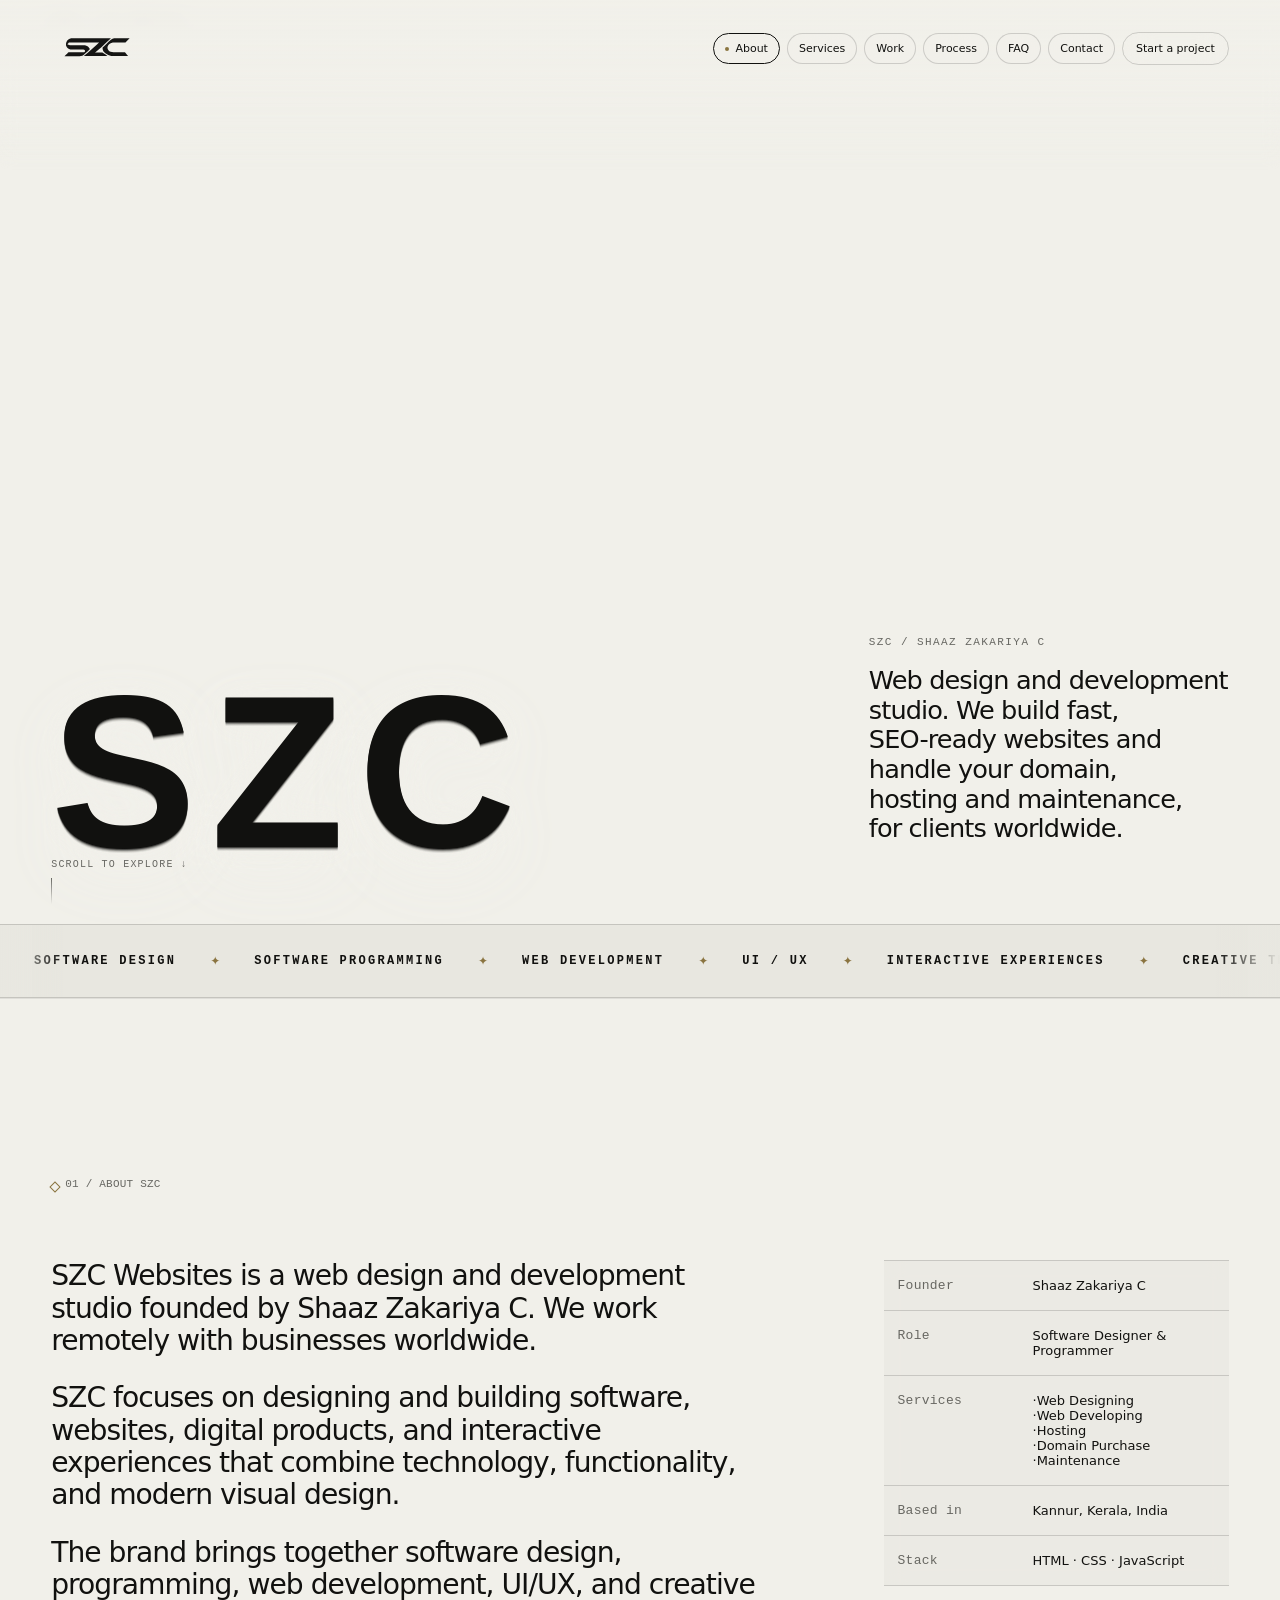
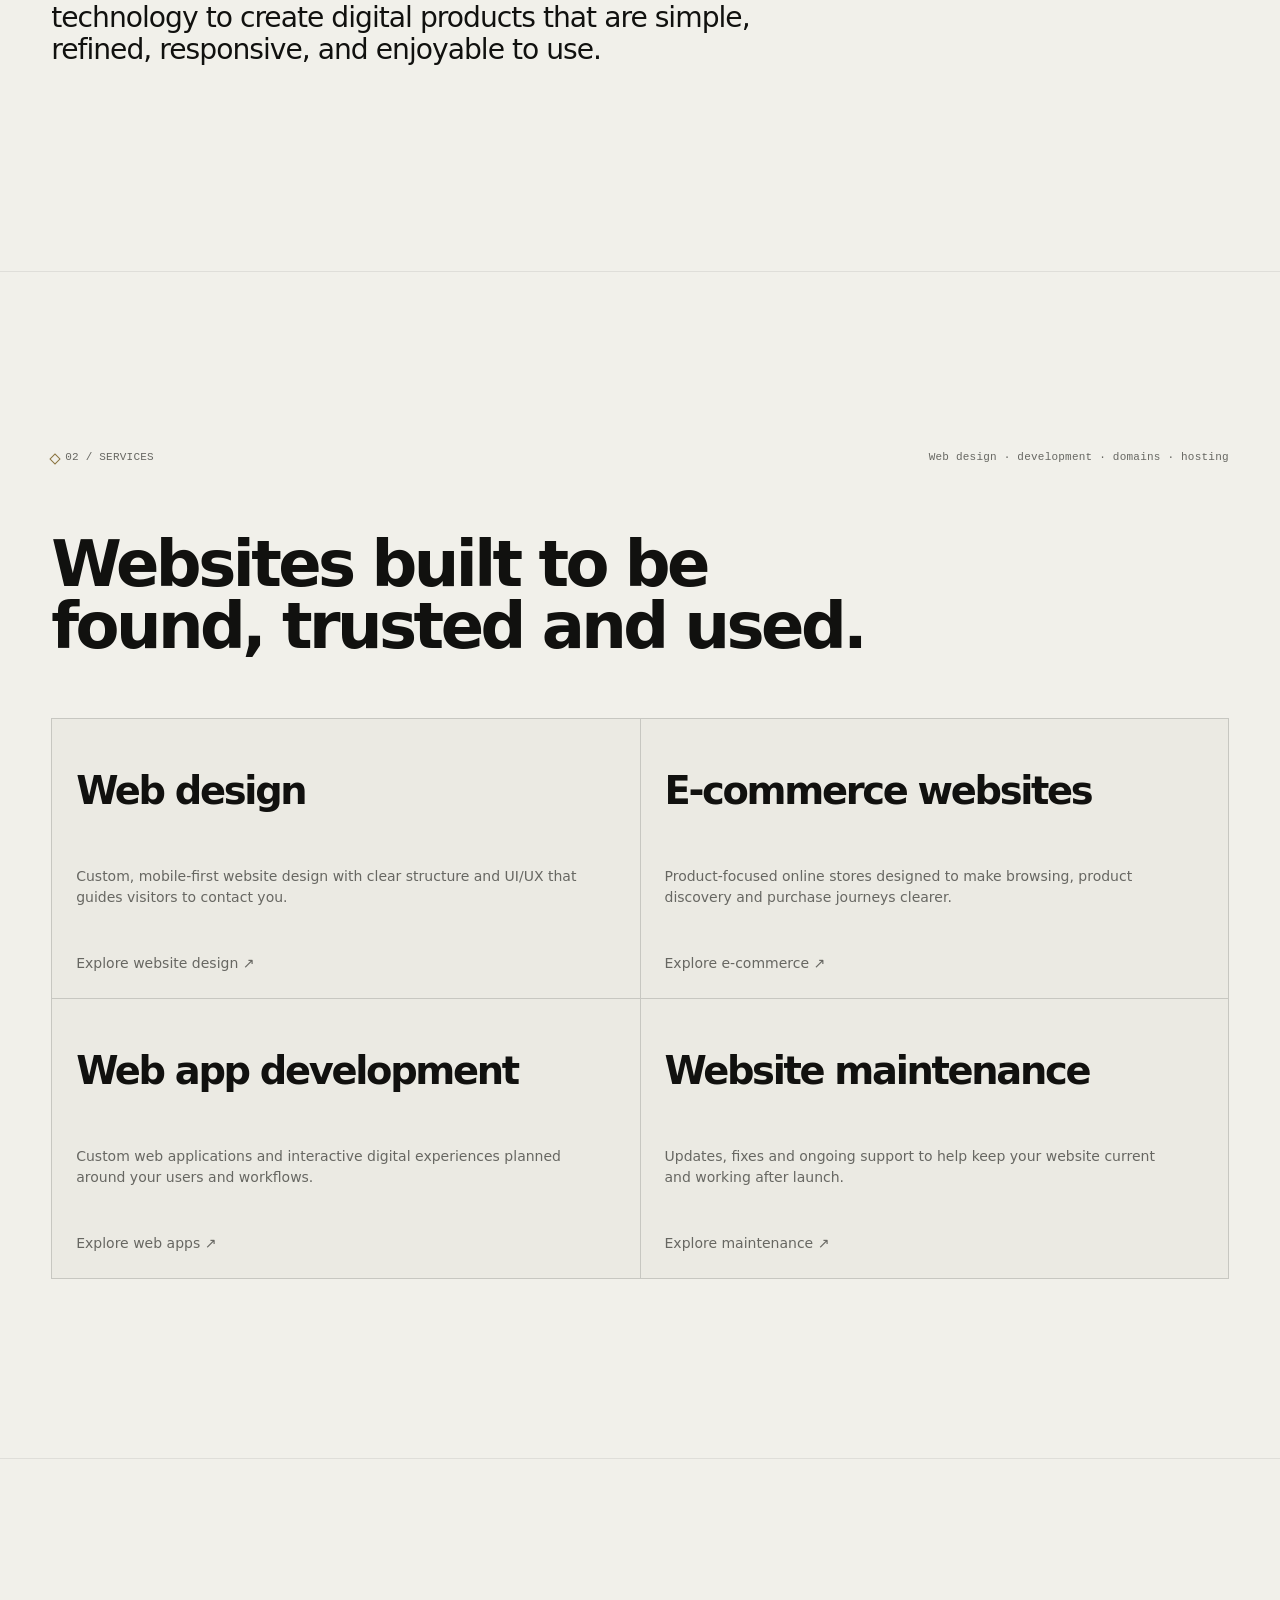
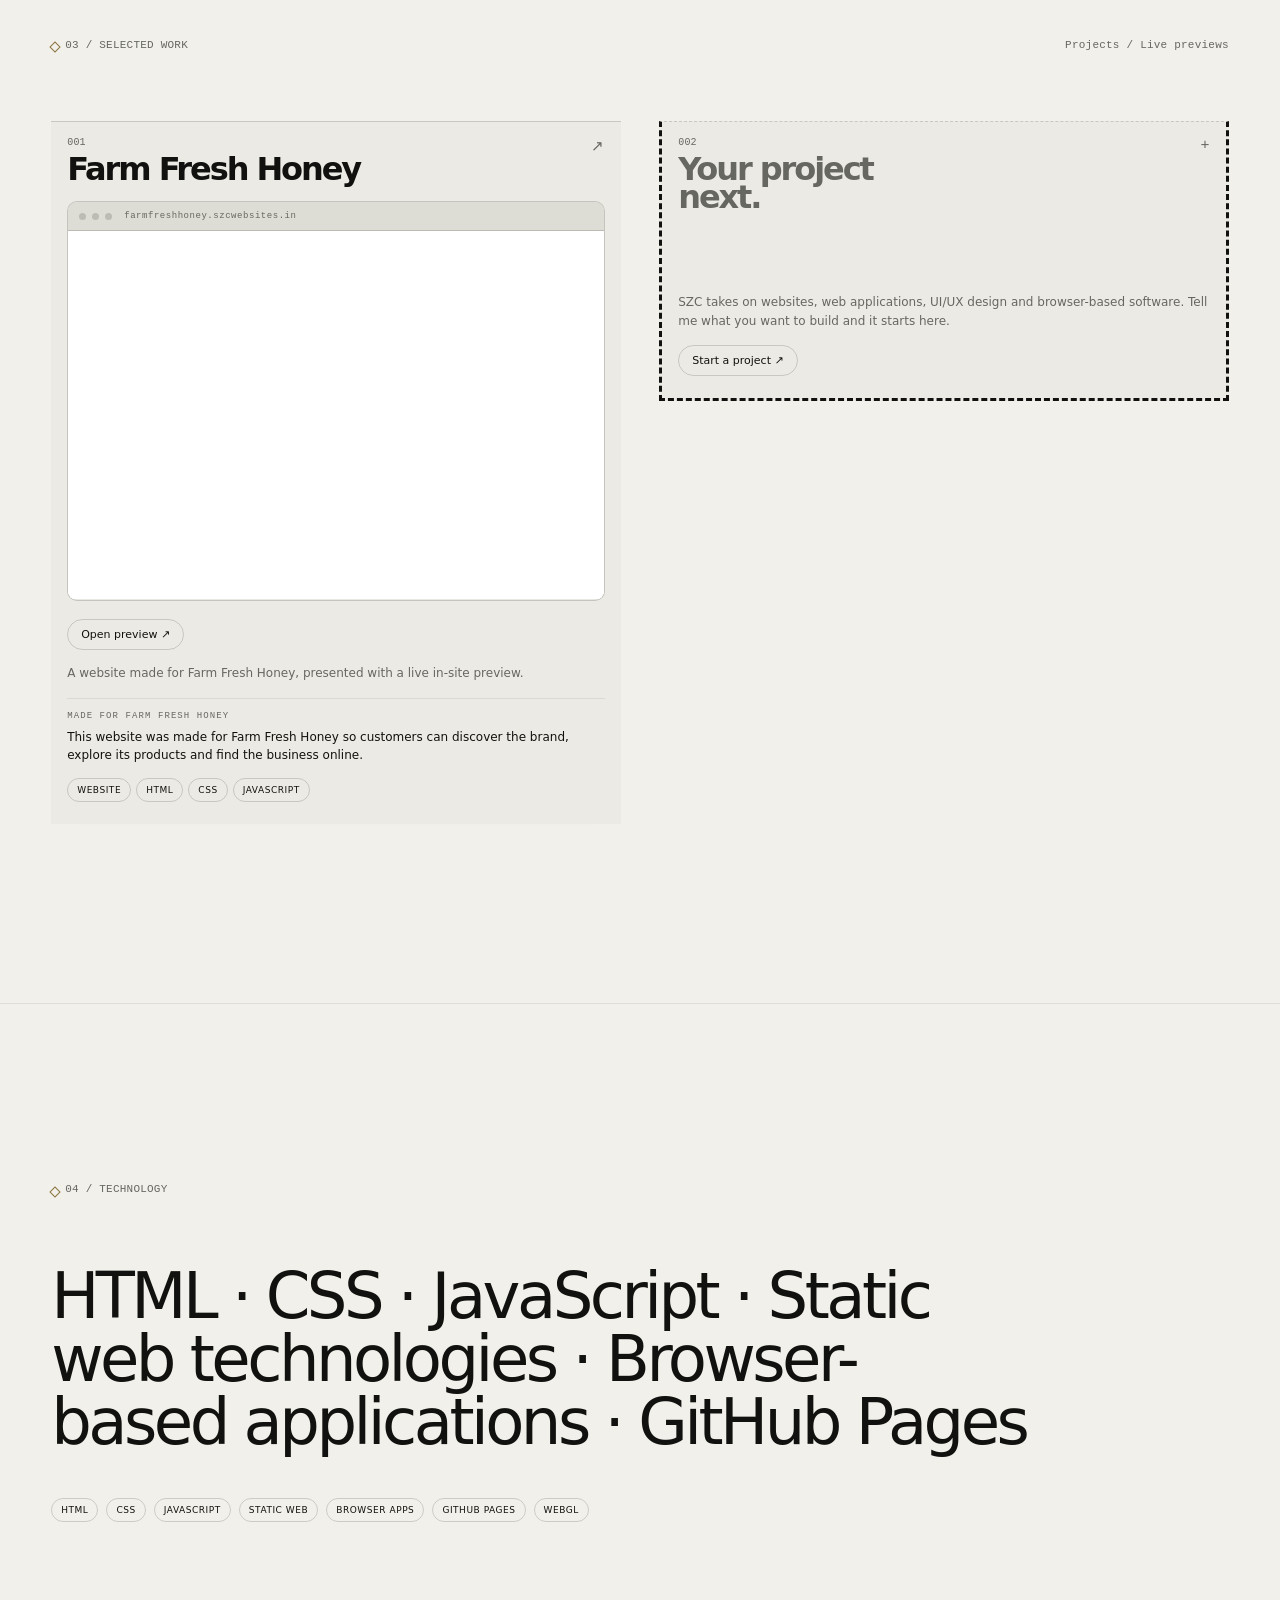
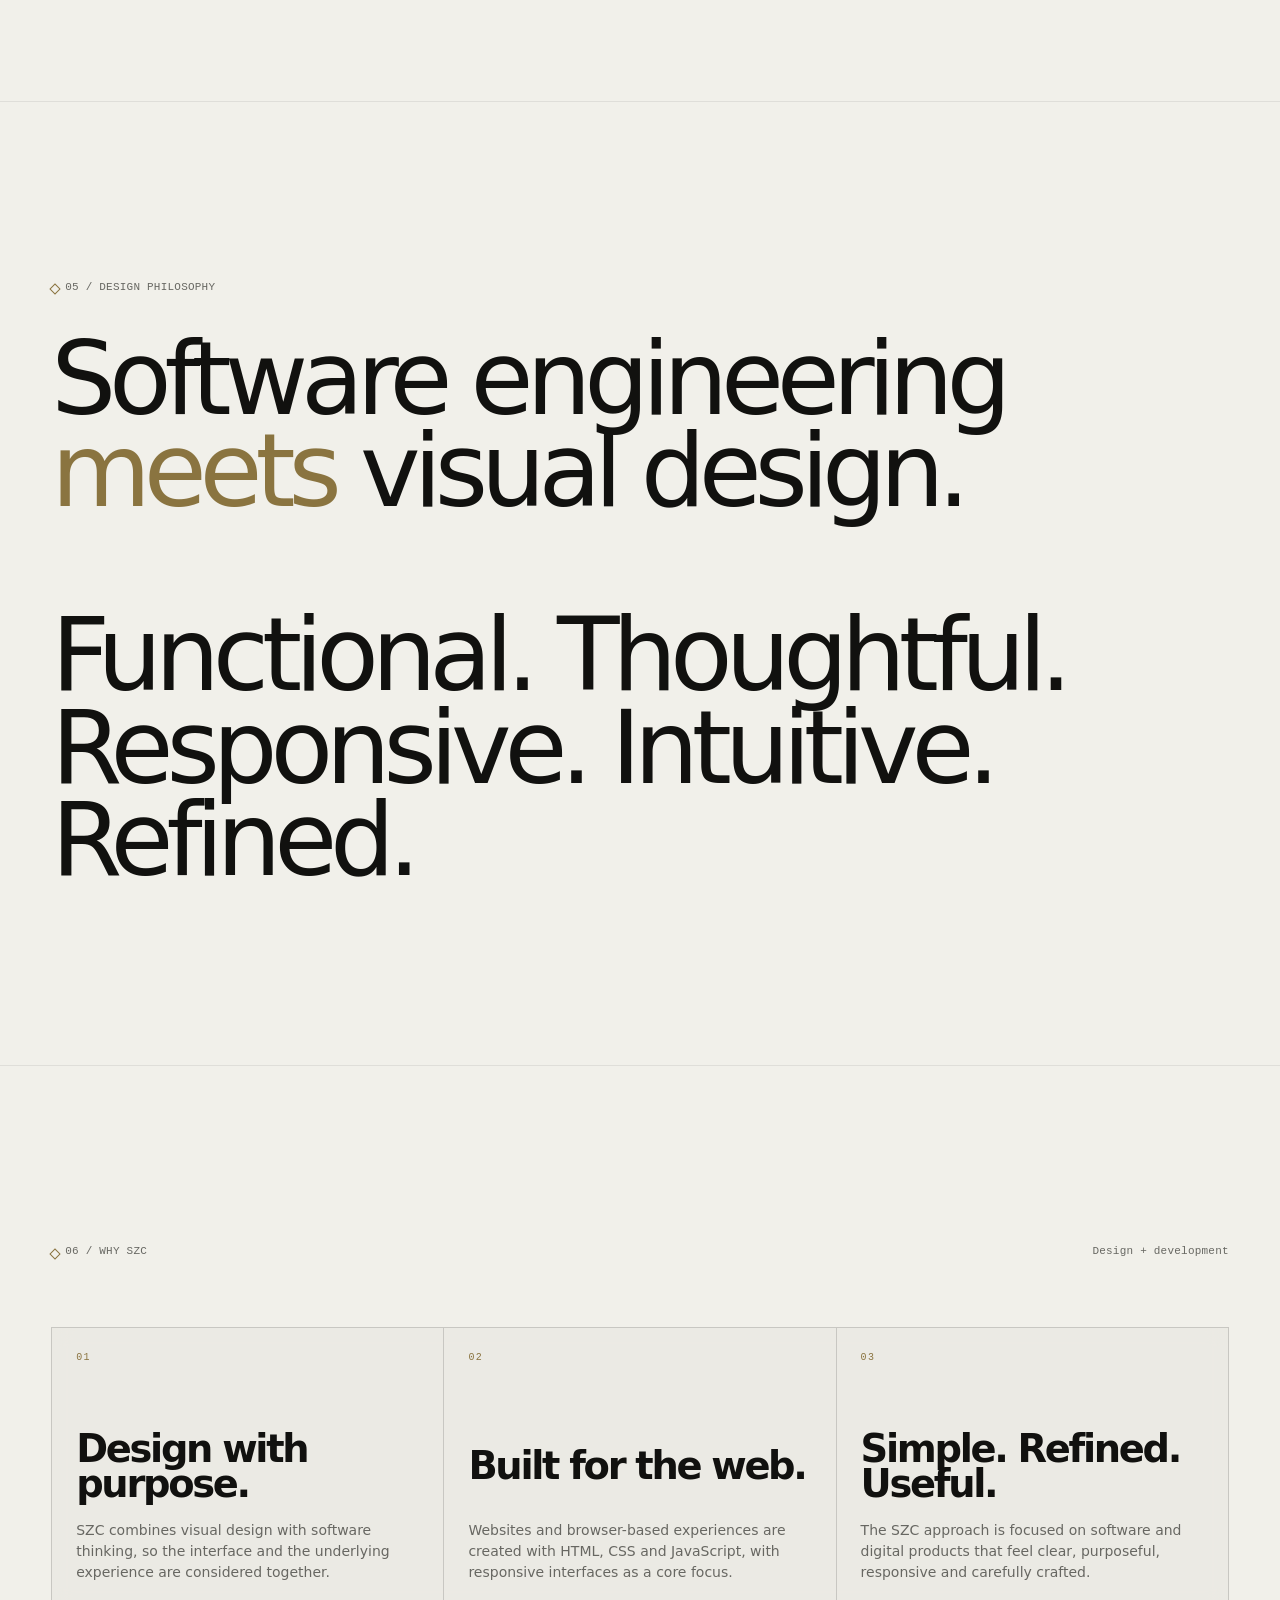
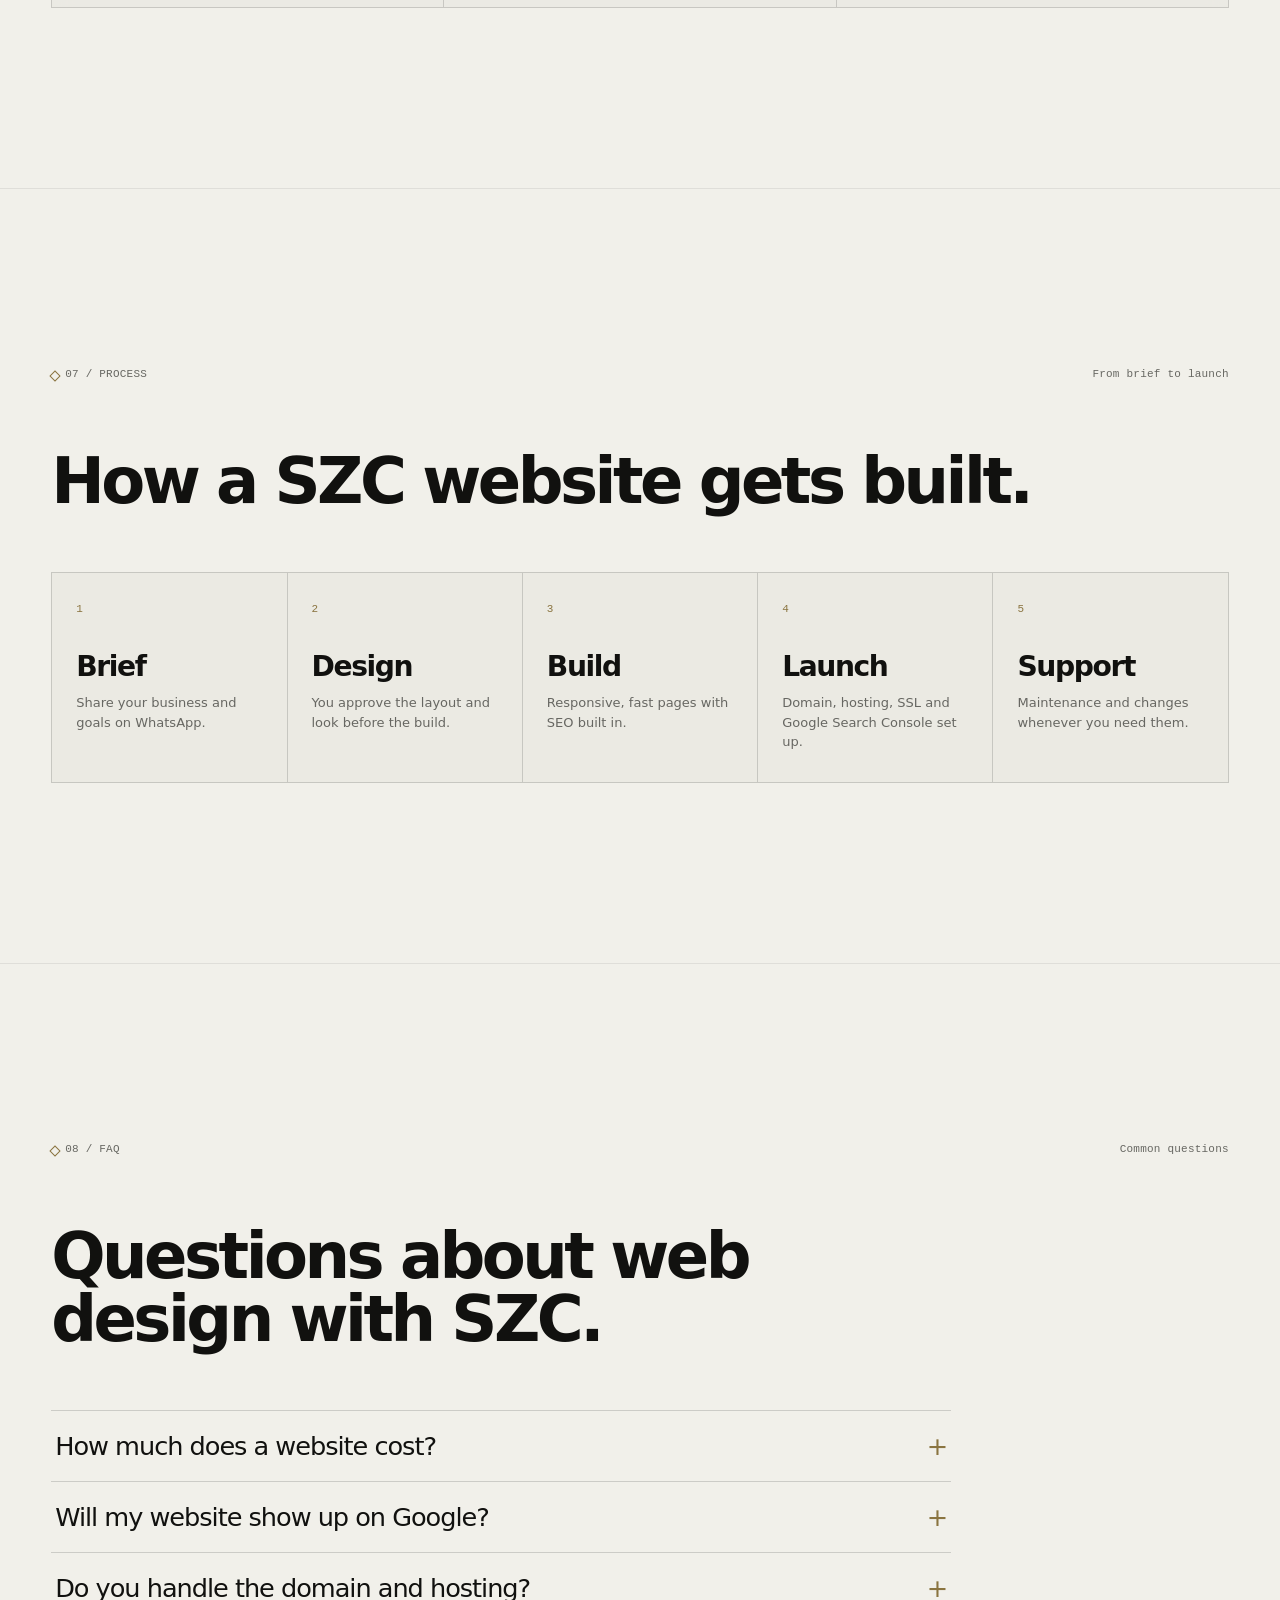
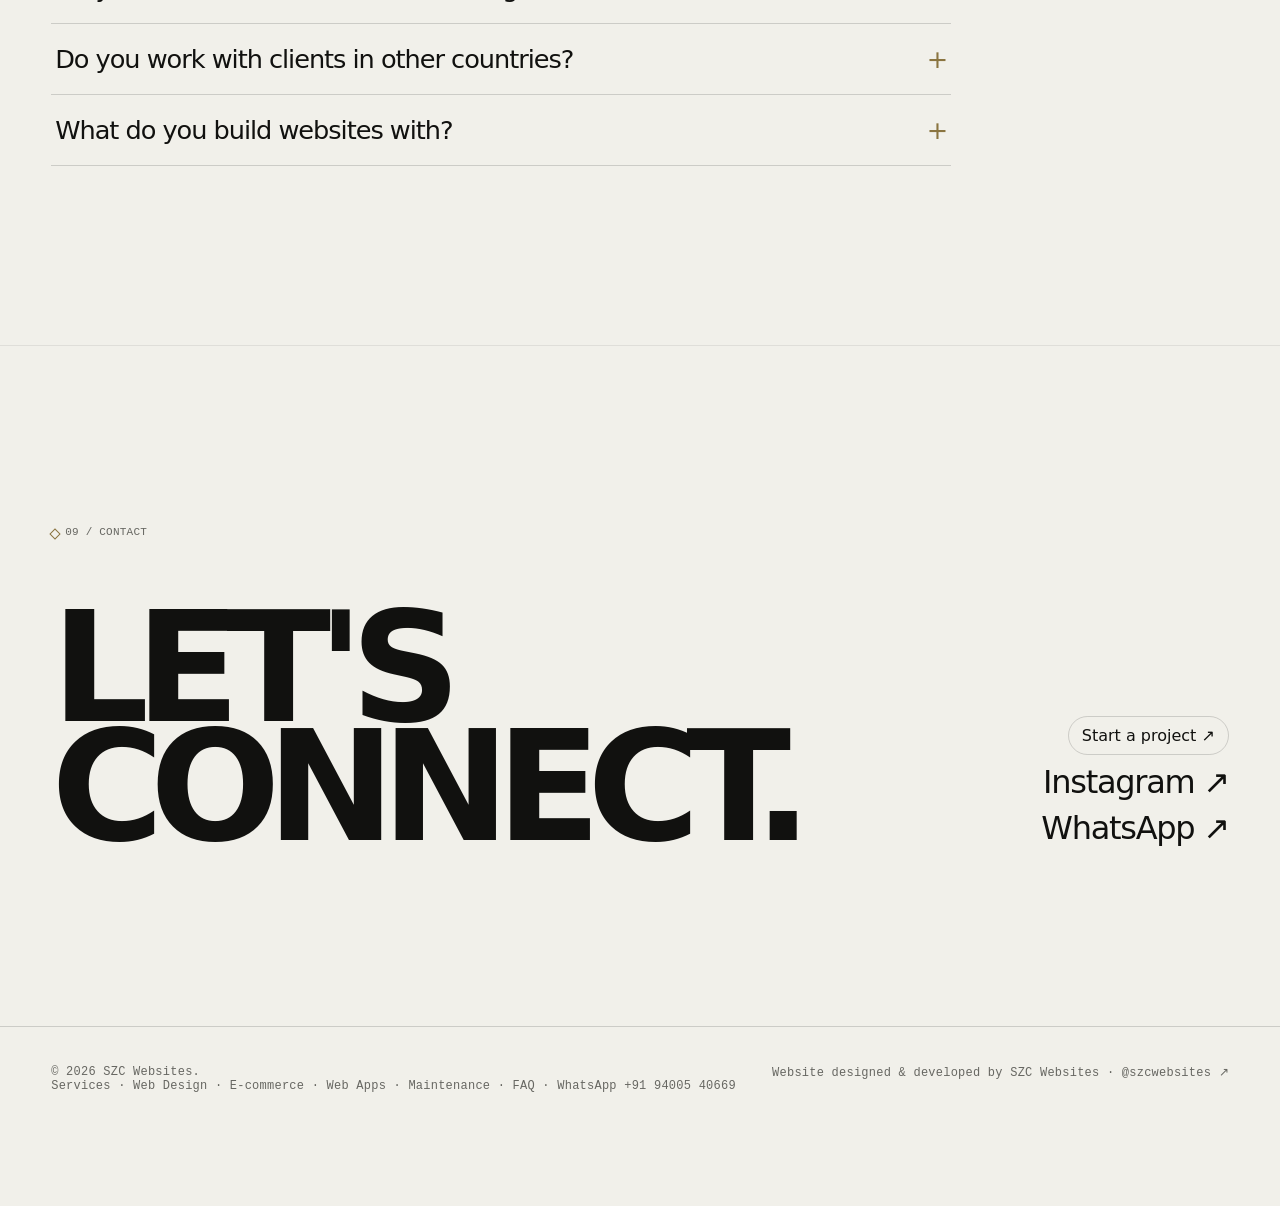
==== commit 4b4076f2: "Add files via upload" ====
--- a/index.html
+++ b/index.html
@@ -3,8 +3,8 @@
 <head>
   <meta charset="UTF-8">
   <meta name="viewport" content="width=device-width, initial-scale=1.0">
-  <title>SZC Websites | Web Design, Development, Domains &amp; Hosting</title>
-  <meta name="description" content="SZC Websites is a web design and development studio. We build fast, SEO-ready websites and handle your domain, hosting and maintenance, for clients worldwide.">
+  <title>SZC Websites | Website Design & Development Company</title>
+  <meta name="description" content="SZC Websites designs and develops fast, SEO-ready websites for businesses in India and worldwide, with domain registration, hosting and ongoing website support.">
   <meta name="robots" content="index, follow, max-image-preview:large, max-snippet:-1, max-video-preview:-1">
   <meta name="googlebot" content="index, follow, max-image-preview:large, max-snippet:-1, max-video-preview:-1">
   <meta name="author" content="Shaaz Zakariya C">
@@ -17,8 +17,8 @@
   <meta property="og:type" content="website">
   <meta property="og:locale" content="en_US">
   <meta property="og:site_name" content="SZC Websites">
-  <meta property="og:title" content="SZC Websites — Web Design & Development Studio">
-  <meta property="og:description" content="SZC Websites is a web design and development studio. We build fast, SEO-ready websites and handle your domain, hosting and maintenance, for clients worldwide.">
+  <meta property="og:title" content="SZC Websites | Website Design & Development">
+  <meta property="og:description" content="SZC Websites designs and develops fast, SEO-ready websites for businesses in India and worldwide, with domain registration, hosting and ongoing website support.">
   <meta property="og:url" content="https://szcwebsites.in/">
   <meta property="og:image" content="https://szcwebsites.in/og-image.png">
   <meta property="og:image:type" content="image/png">
@@ -26,8 +26,8 @@
   <meta property="og:image:height" content="630">
   <meta property="og:image:alt" content="SZC Websites logo">
   <meta name="twitter:card" content="summary_large_image">
-  <meta name="twitter:title" content="SZC Websites — Web Design & Development Studio">
-  <meta name="twitter:description" content="SZC Websites is a web design and development studio. We build fast, SEO-ready websites and handle your domain, hosting and maintenance, for clients worldwide.">
+  <meta name="twitter:title" content="SZC Websites | Website Design & Development">
+  <meta name="twitter:description" content="SZC Websites designs and develops fast, SEO-ready websites for businesses in India and worldwide, with domain registration, hosting and ongoing website support.">
   <meta name="twitter:image" content="https://szcwebsites.in/og-image.png">
   <meta name="twitter:image:alt" content="SZC Websites logo">
   <link rel="icon" type="image/svg+xml" href="icon.svg">
@@ -43,7 +43,7 @@
    "@id": "https://szcwebsites.in/#business",
    "name": "SZC Websites",
    "alternateName": "SZC",
-   "description": "SZC Websites is a web design and development studio. We build fast, SEO-ready websites and handle your domain, hosting and maintenance, for clients worldwide.",
+   "description": "SZC Websites designs and develops fast, SEO-ready websites for businesses in India and worldwide, with domain registration, hosting and ongoing website support.",
    "url": "https://szcwebsites.in/",
    "logo": {
     "@type": "ImageObject",
@@ -141,8 +141,8 @@
    "@type": "WebPage",
    "@id": "https://szcwebsites.in/#webpage",
    "url": "https://szcwebsites.in/",
-   "name": "SZC Websites | Web Design, Development, Domains & Hosting",
-   "description": "SZC Websites is a web design and development studio. We build fast, SEO-ready websites and handle your domain, hosting and maintenance, for clients worldwide.",
+   "name": "SZC Websites | Website Design & Development Company",
+   "description": "SZC Websites designs and develops fast, SEO-ready websites for businesses in India and worldwide, with domain registration, hosting and ongoing website support.",
    "inLanguage": "en",
    "isPartOf": {
     "@id": "https://szcwebsites.in/#website"
@@ -294,10 +294,10 @@
       <div class="section-head"><div class="section-number mono">02 / SERVICES</div><div class="section-note mono">Web design · development · domains · hosting</div></div>
       <h2 class="statement reveal">Websites built to be found, trusted and used.</h2>
       <div class="svc-grid reveal">
-        <article class="why-card"><h3>Web design</h3><p>Custom, mobile-first website design with clear structure and UI/UX that guides visitors to contact you.</p></article>
-        <article class="why-card"><h3>Website development</h3><p>Fast, clean HTML, CSS and JavaScript websites and web applications with SEO-ready markup built in.</p></article>
-        <article class="why-card"><h3>Domain and hosting</h3><p>We register your domain, set up DNS and SSL, and host your site, so you deal with one person.</p></article>
-        <article class="why-card"><h3>Website maintenance</h3><p>Updates, fixes and content changes after launch, so your site stays current and working.</p></article>
+        <article class="why-card"><h3>Web design</h3><p>Custom, mobile-first website design with clear structure and UI/UX that guides visitors to contact you.</p><p><a href="web-design.html">Explore website design ↗</a></p></article>
+        <article class="why-card"><h3>E-commerce websites</h3><p>Product-focused online stores designed to make browsing, product discovery and purchase journeys clearer.</p><p><a href="ecommerce.html">Explore e-commerce ↗</a></p></article>
+        <article class="why-card"><h3>Web app development</h3><p>Custom web applications and interactive digital experiences planned around your users and workflows.</p><p><a href="web-app-development.html">Explore web apps ↗</a></p></article>
+        <article class="why-card"><h3>Website maintenance</h3><p>Updates, fixes and ongoing support to help keep your website current and working after launch.</p><p><a href="maintenance.html">Explore maintenance ↗</a></p></article>
       </div>
     </section>
 
@@ -472,7 +472,7 @@
 
  <footer>
   <div class="footer-row mono">
-    <div>© 2026 SZC Websites.<br><a href="#services">Services</a> · <a href="#faq">FAQ</a> · <a href="https://wa.me/919400540669" target="_blank" rel="noopener noreferrer">WhatsApp +91 94005 40669</a></div>
+    <div>© 2026 SZC Websites.<br><a href="#services">Services</a> · <a href="web-design.html">Web Design</a> · <a href="ecommerce.html">E-commerce</a> · <a href="web-app-development.html">Web Apps</a> · <a href="maintenance.html">Maintenance</a> · <a href="#faq">FAQ</a> · <a href="https://wa.me/919400540669" target="_blank" rel="noopener noreferrer">WhatsApp +91 94005 40669</a></div>
     <div class="footer-credit">
       Website designed &amp; developed by
       <a href="https://szcwebsites.in" target="_blank" rel="noopener noreferrer">SZC Websites</a>
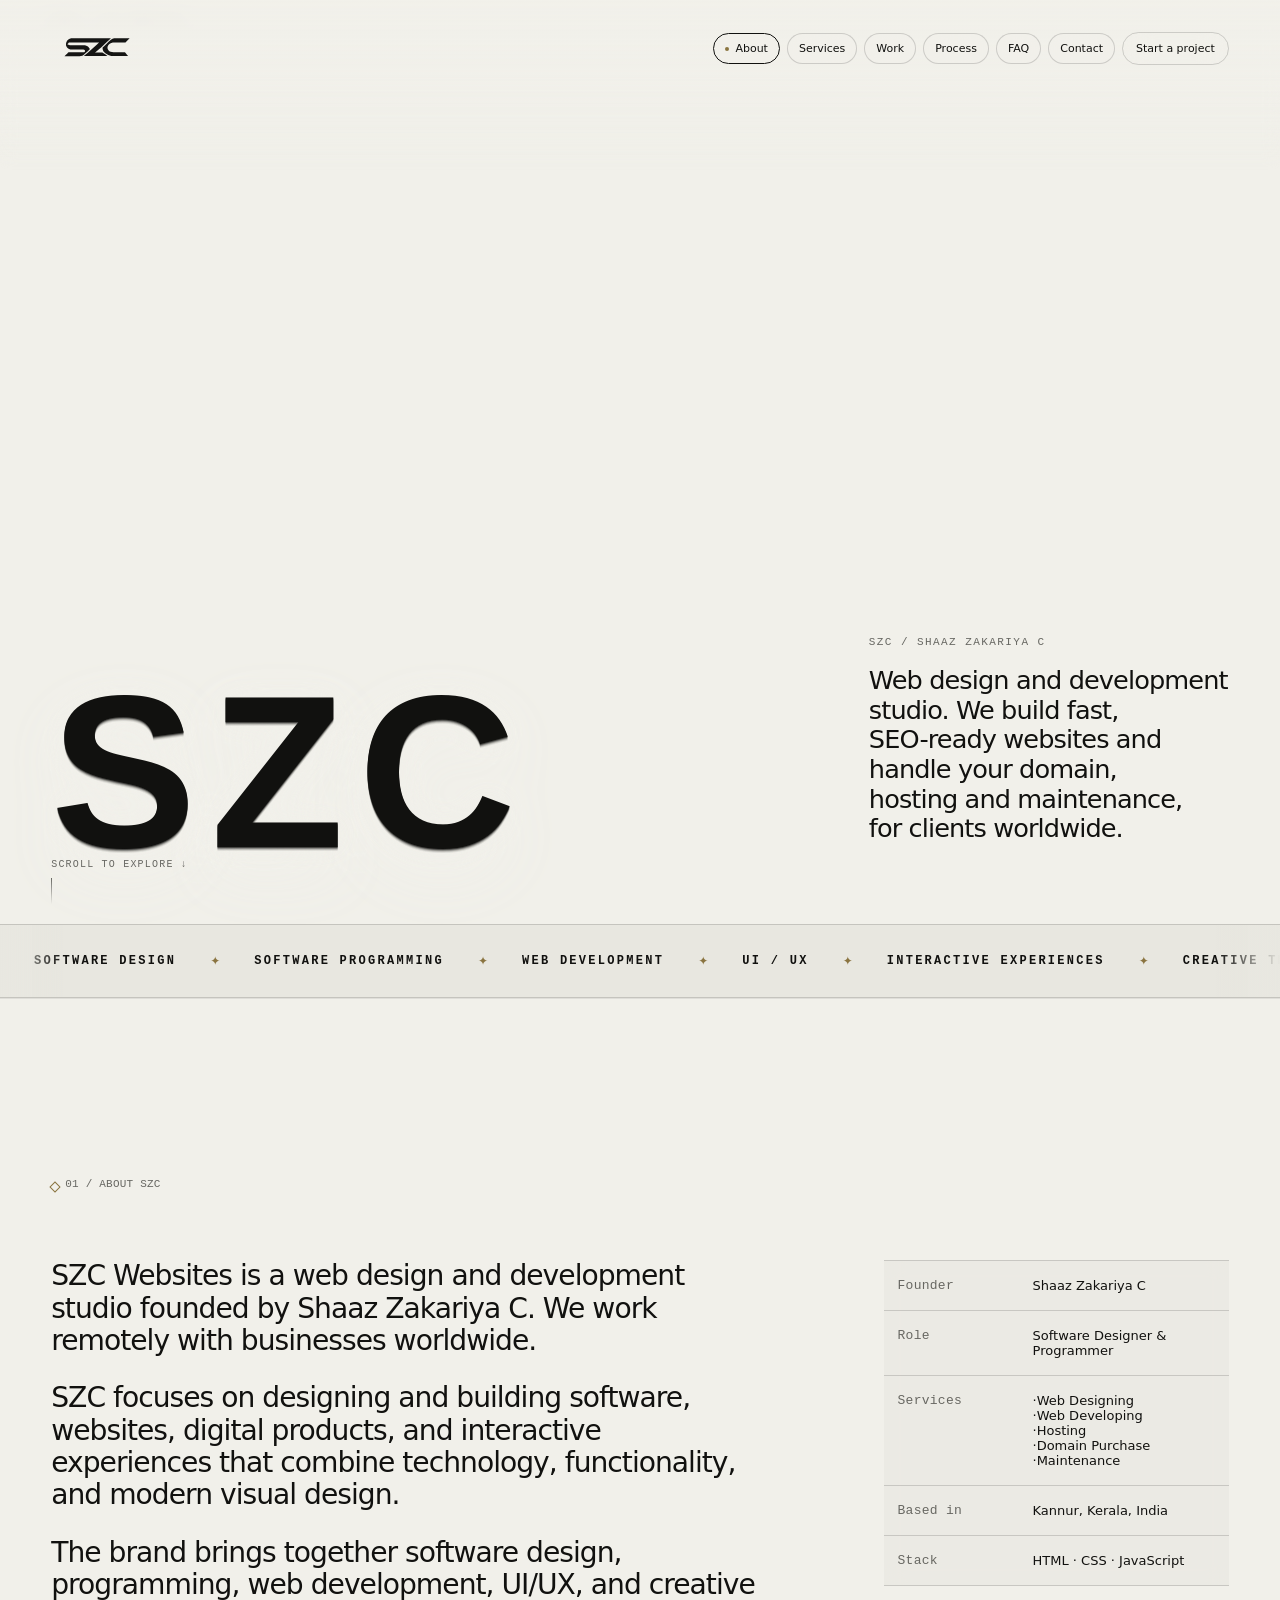
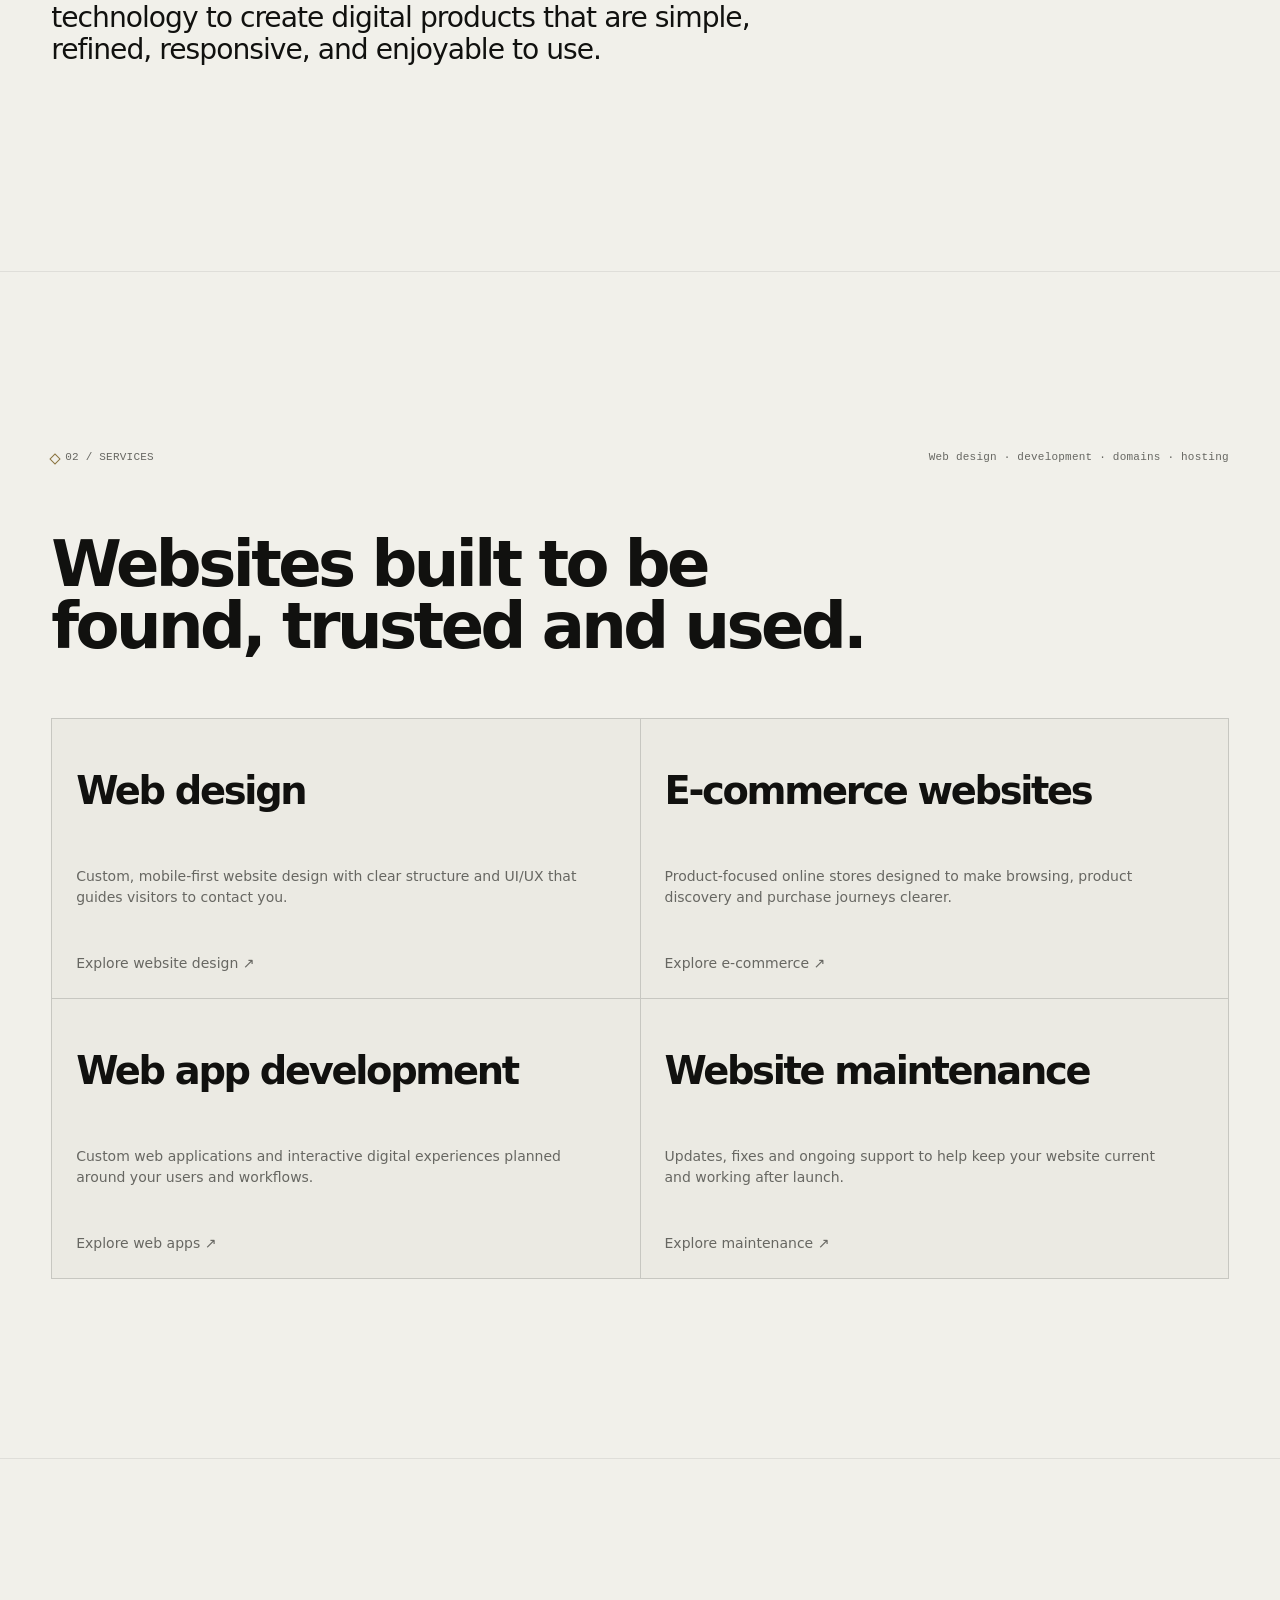
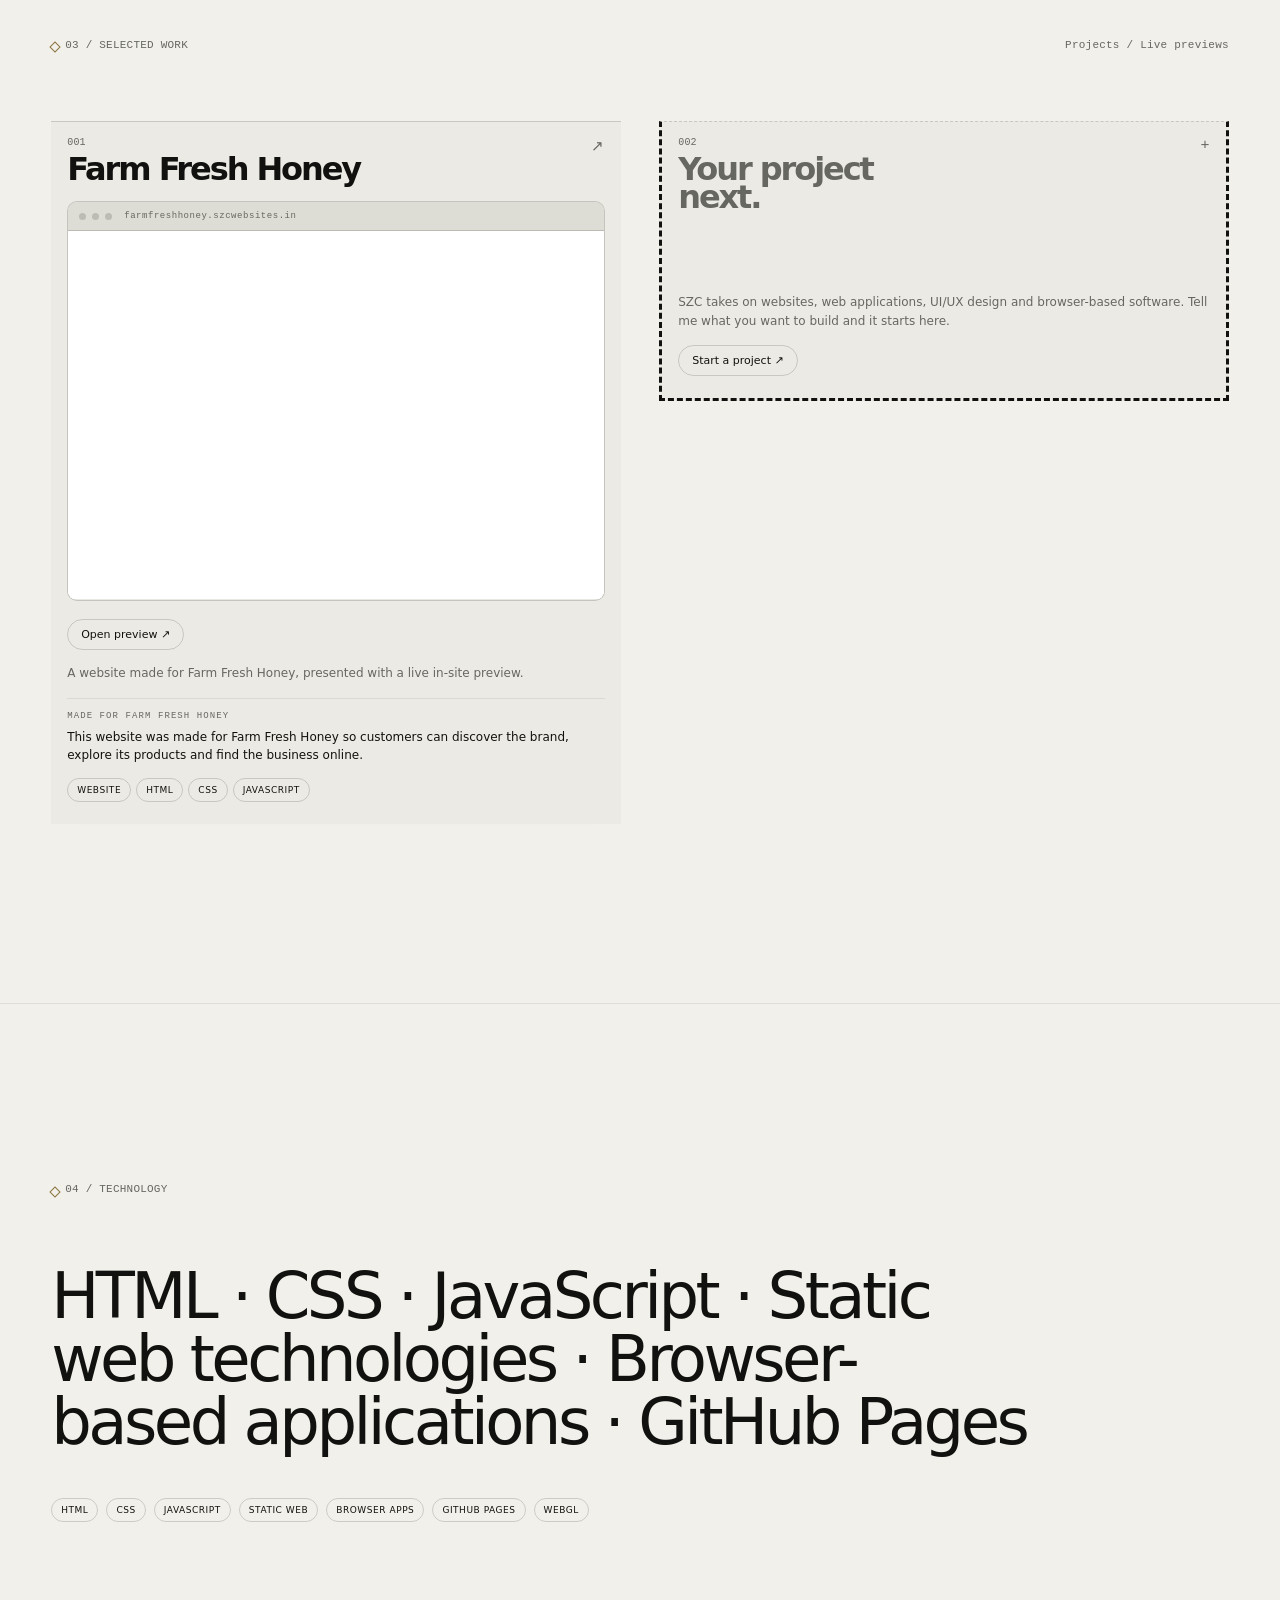
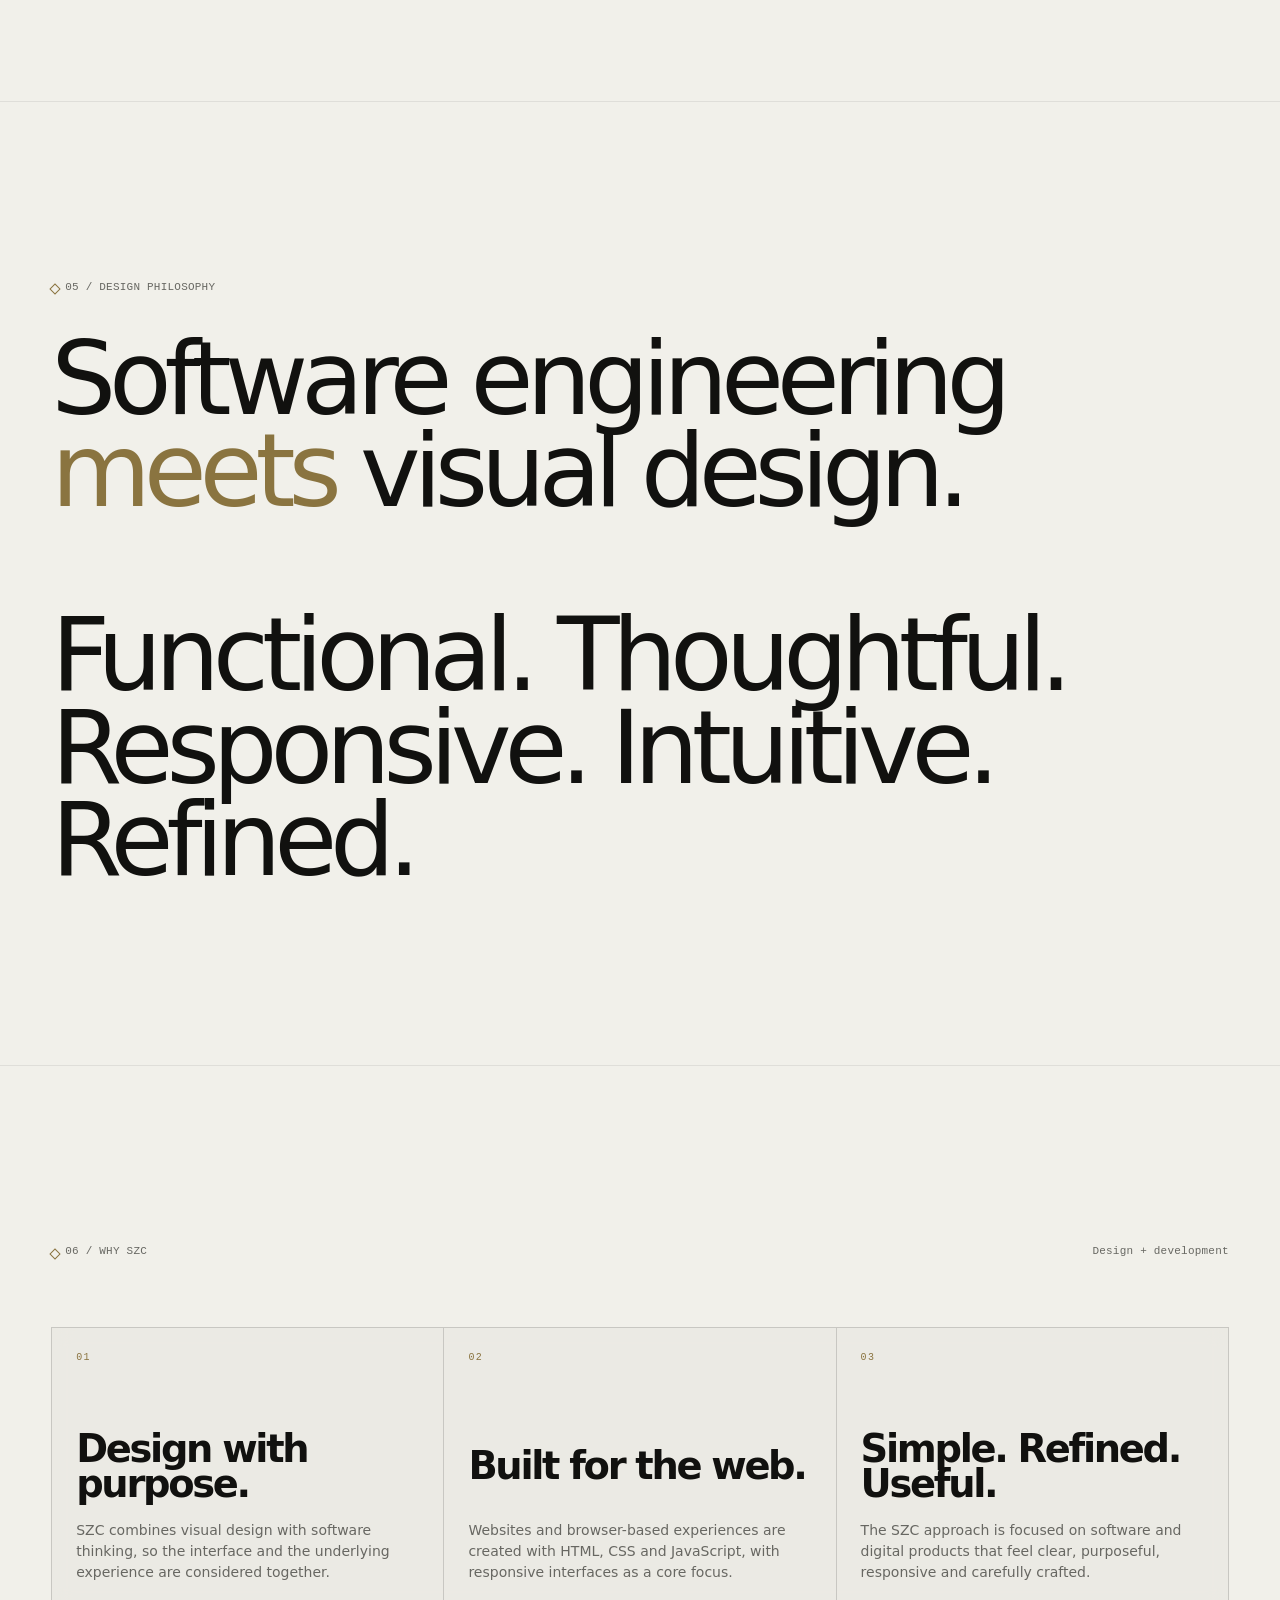
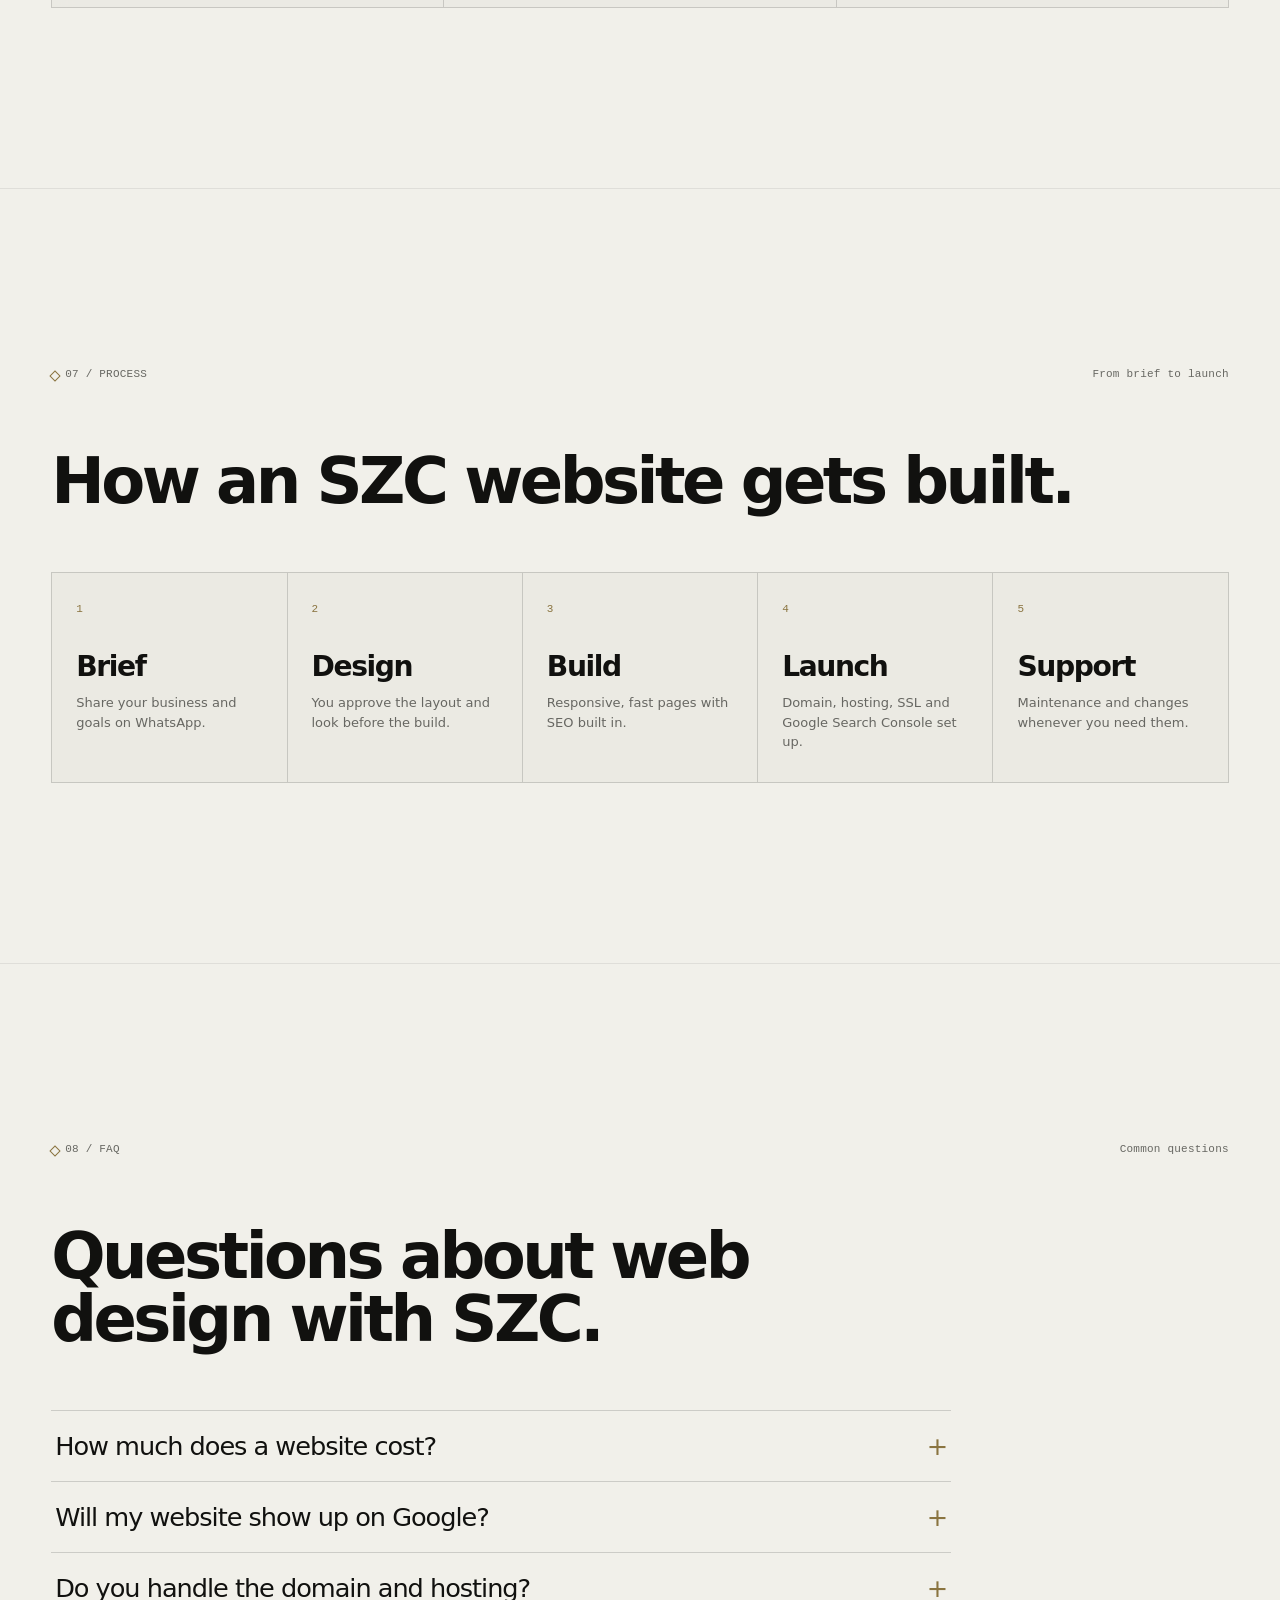
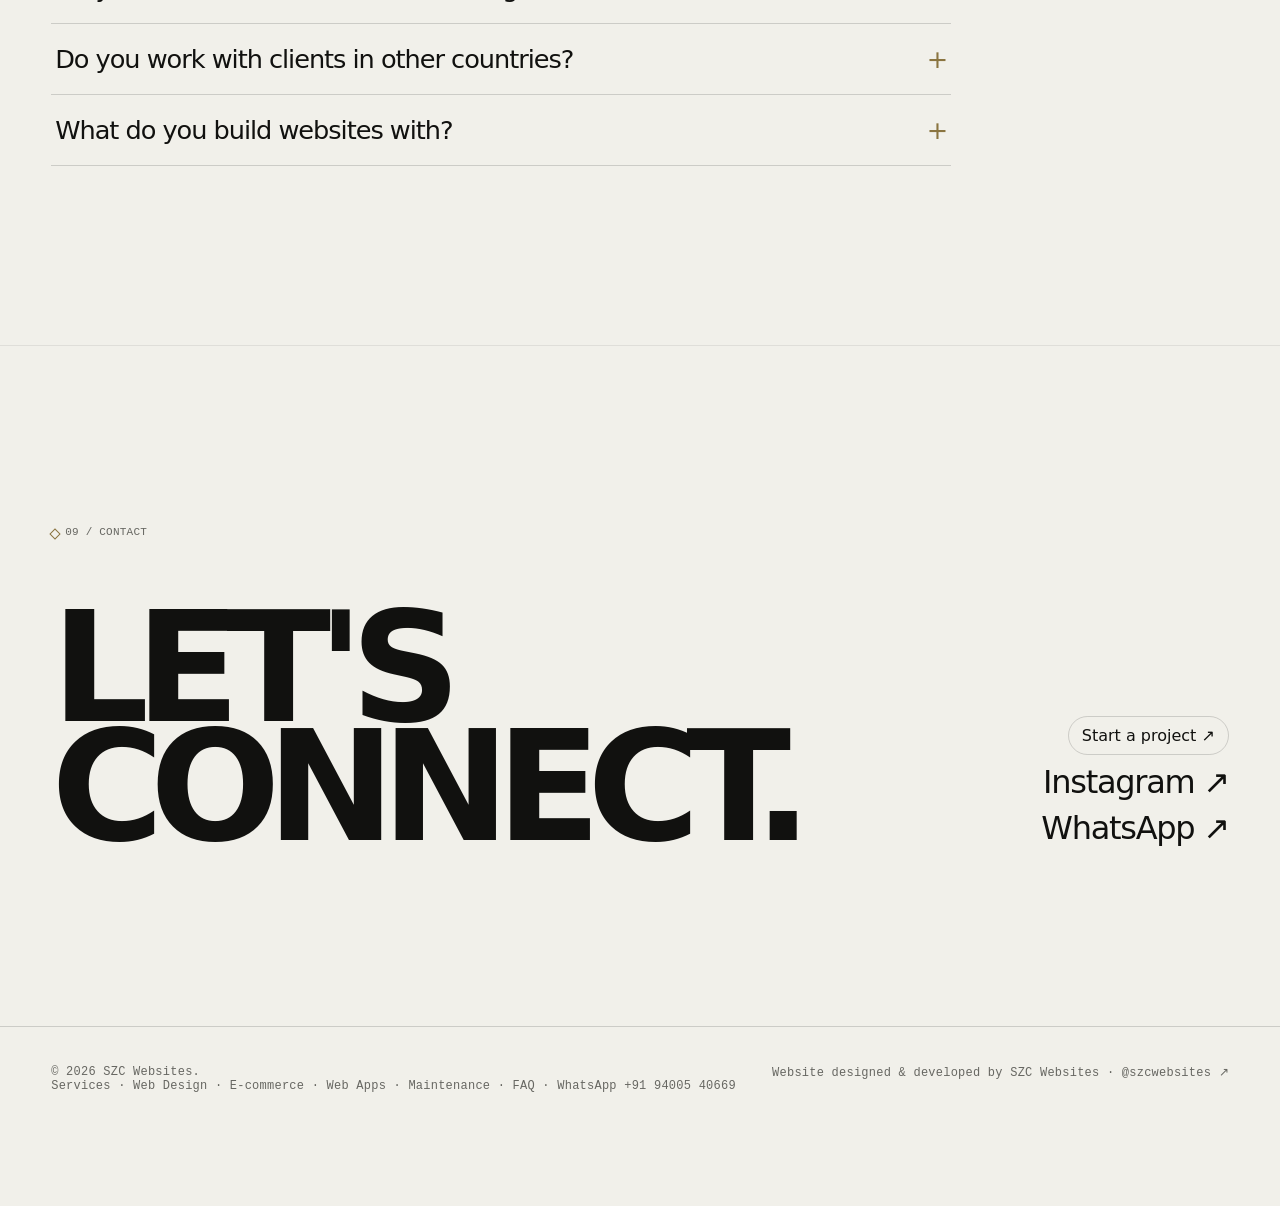
==== commit 878d7894: "Correct typo in website building statement" ====
--- a/index.html
+++ b/index.html
@@ -396,7 +396,7 @@
 
     <section class="section container" id="process">
       <div class="section-head"><div class="section-number mono">07 / PROCESS</div><div class="section-note mono">From brief to launch</div></div>
-      <h2 class="statement reveal">How a SZC website gets built.</h2>
+      <h2 class="statement reveal">How an SZC website gets built.</h2>
       <ol class="steps reveal">
         <li><h3>Brief</h3><p>Share your business and goals on WhatsApp.</p></li>
         <li><h3>Design</h3><p>You approve the layout and look before the build.</p></li>
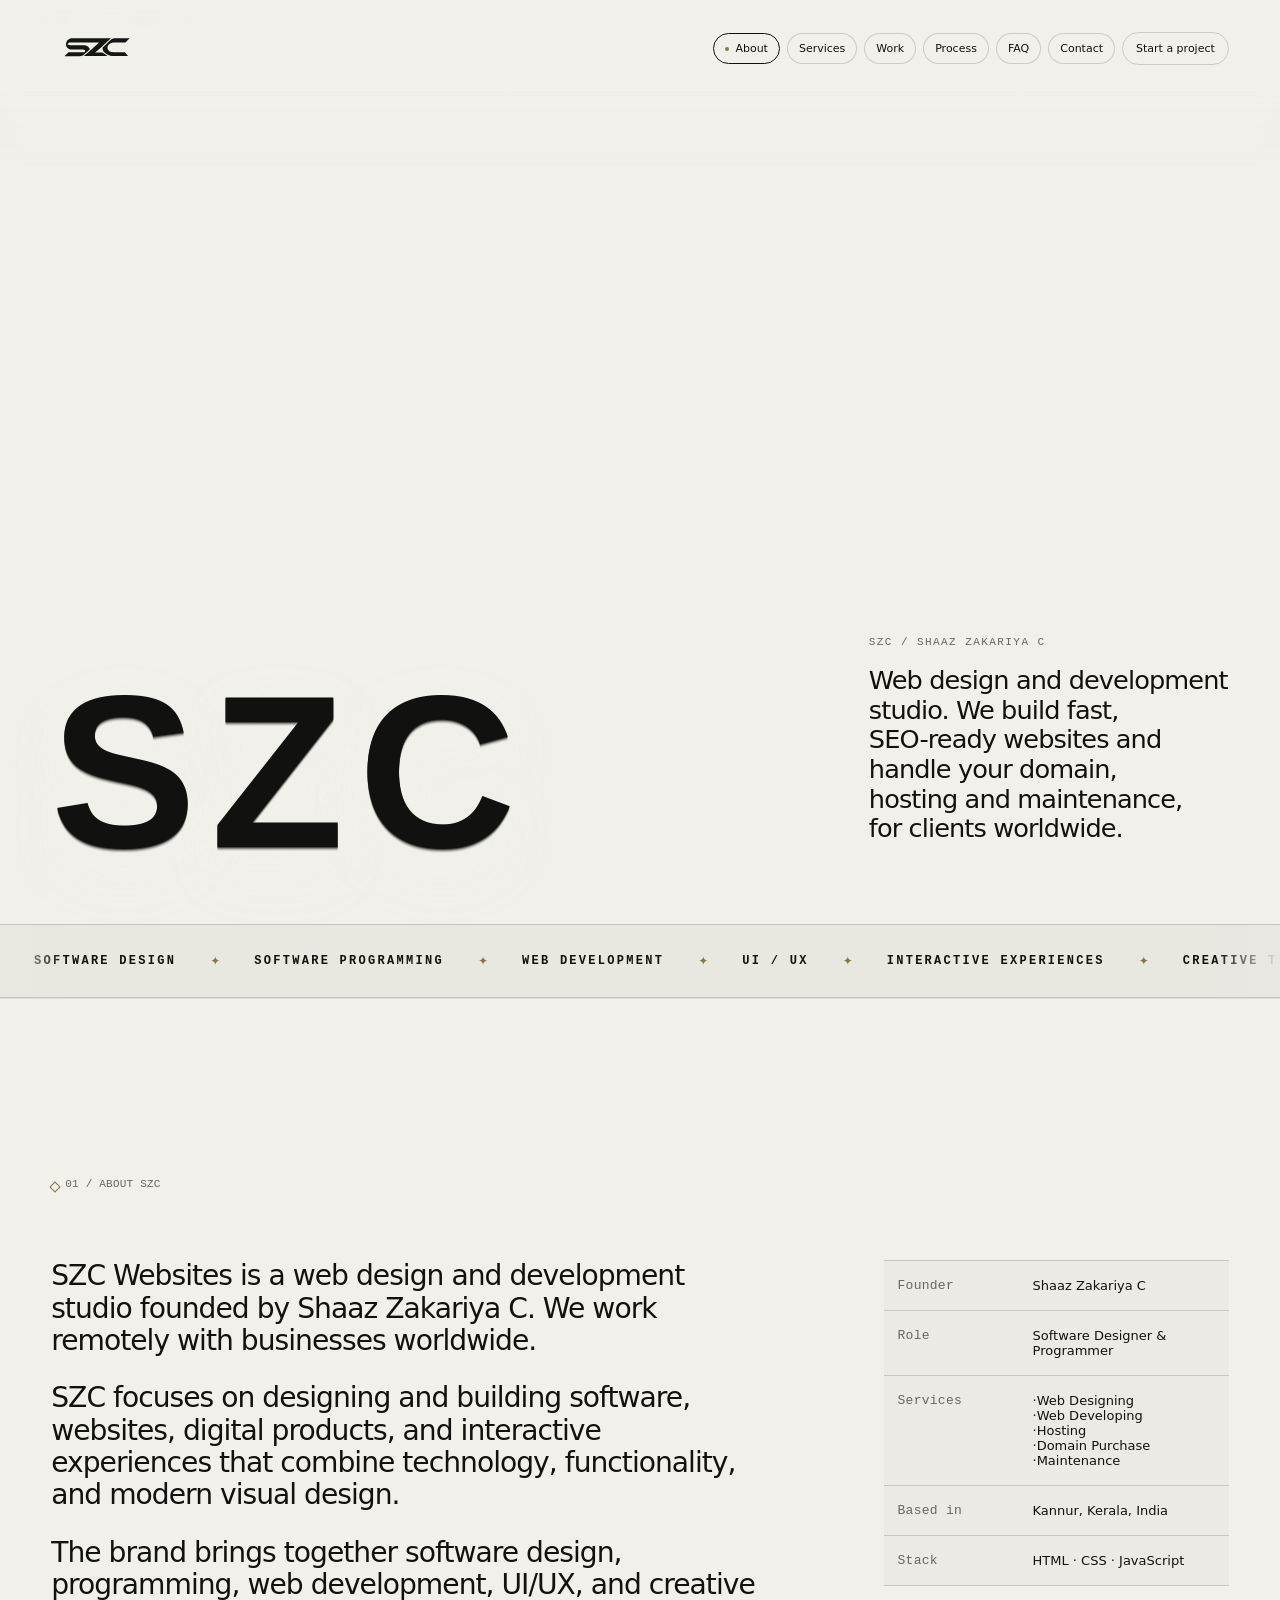
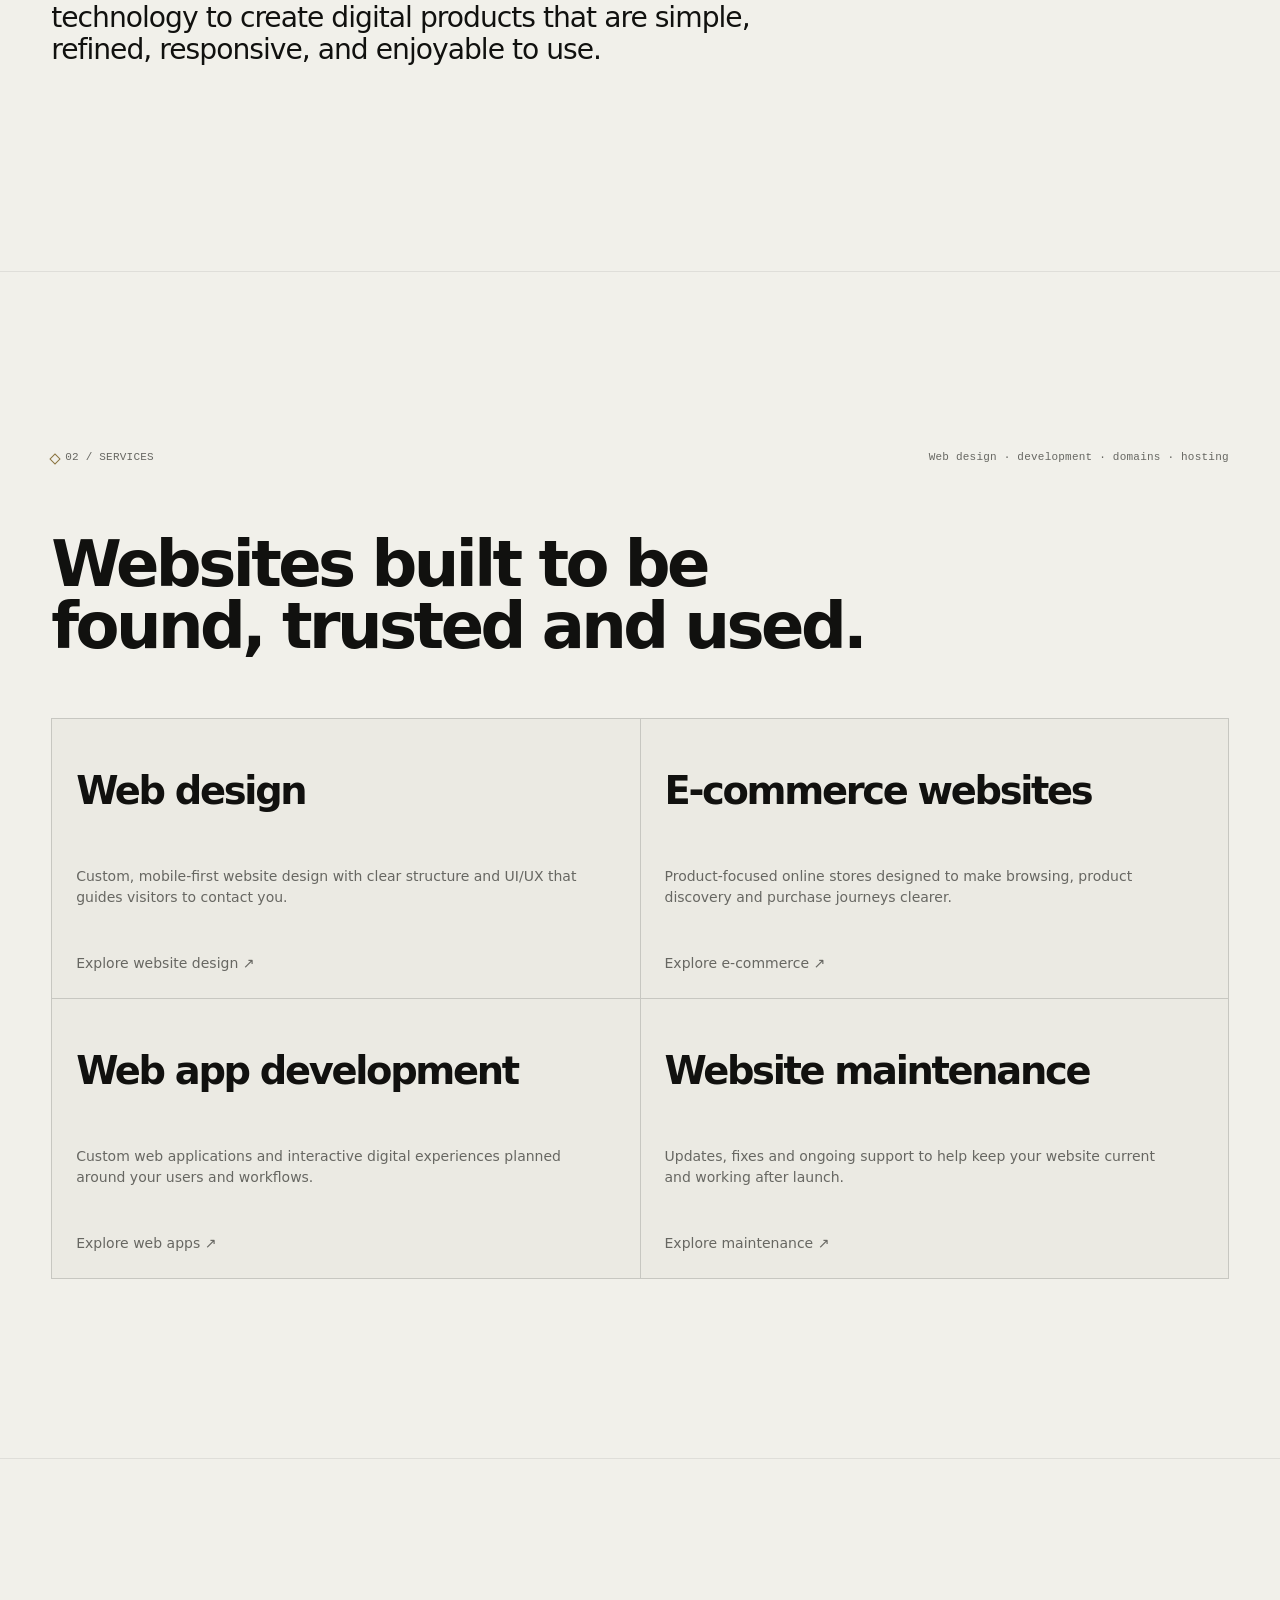
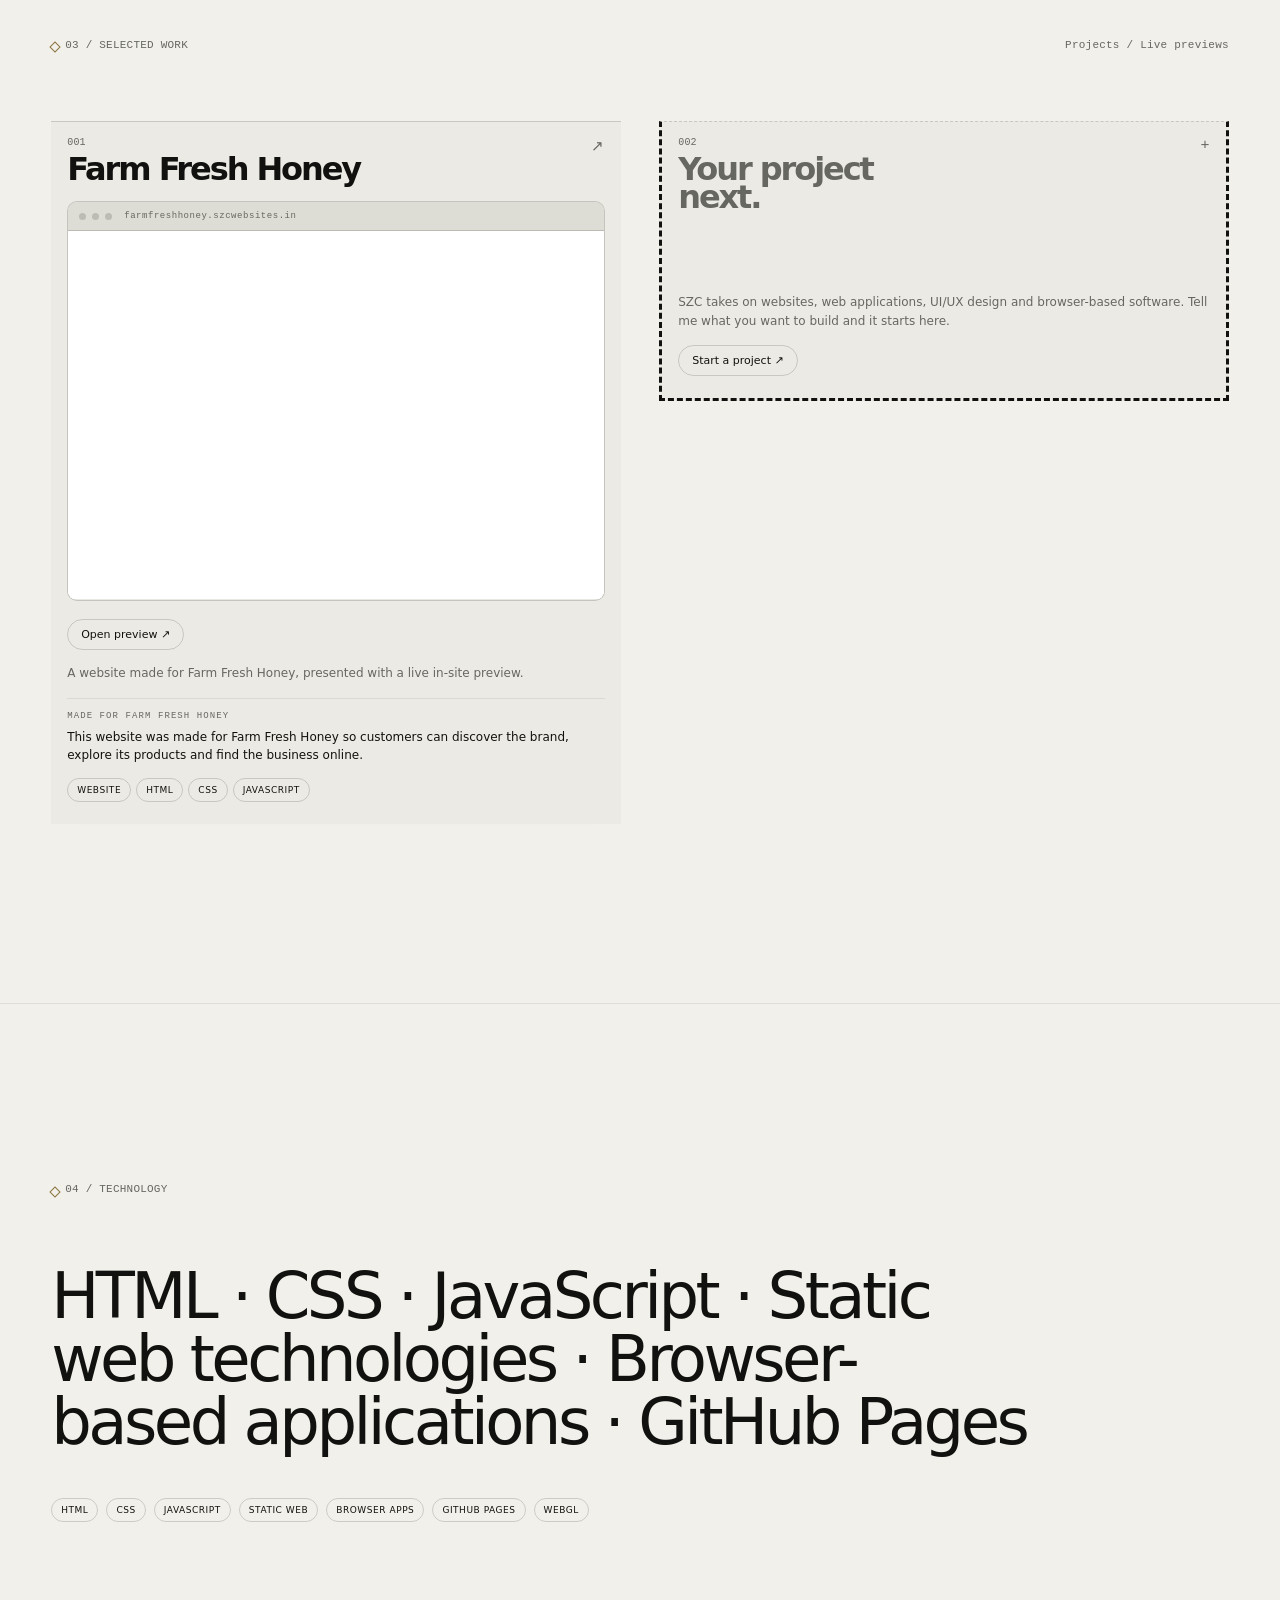
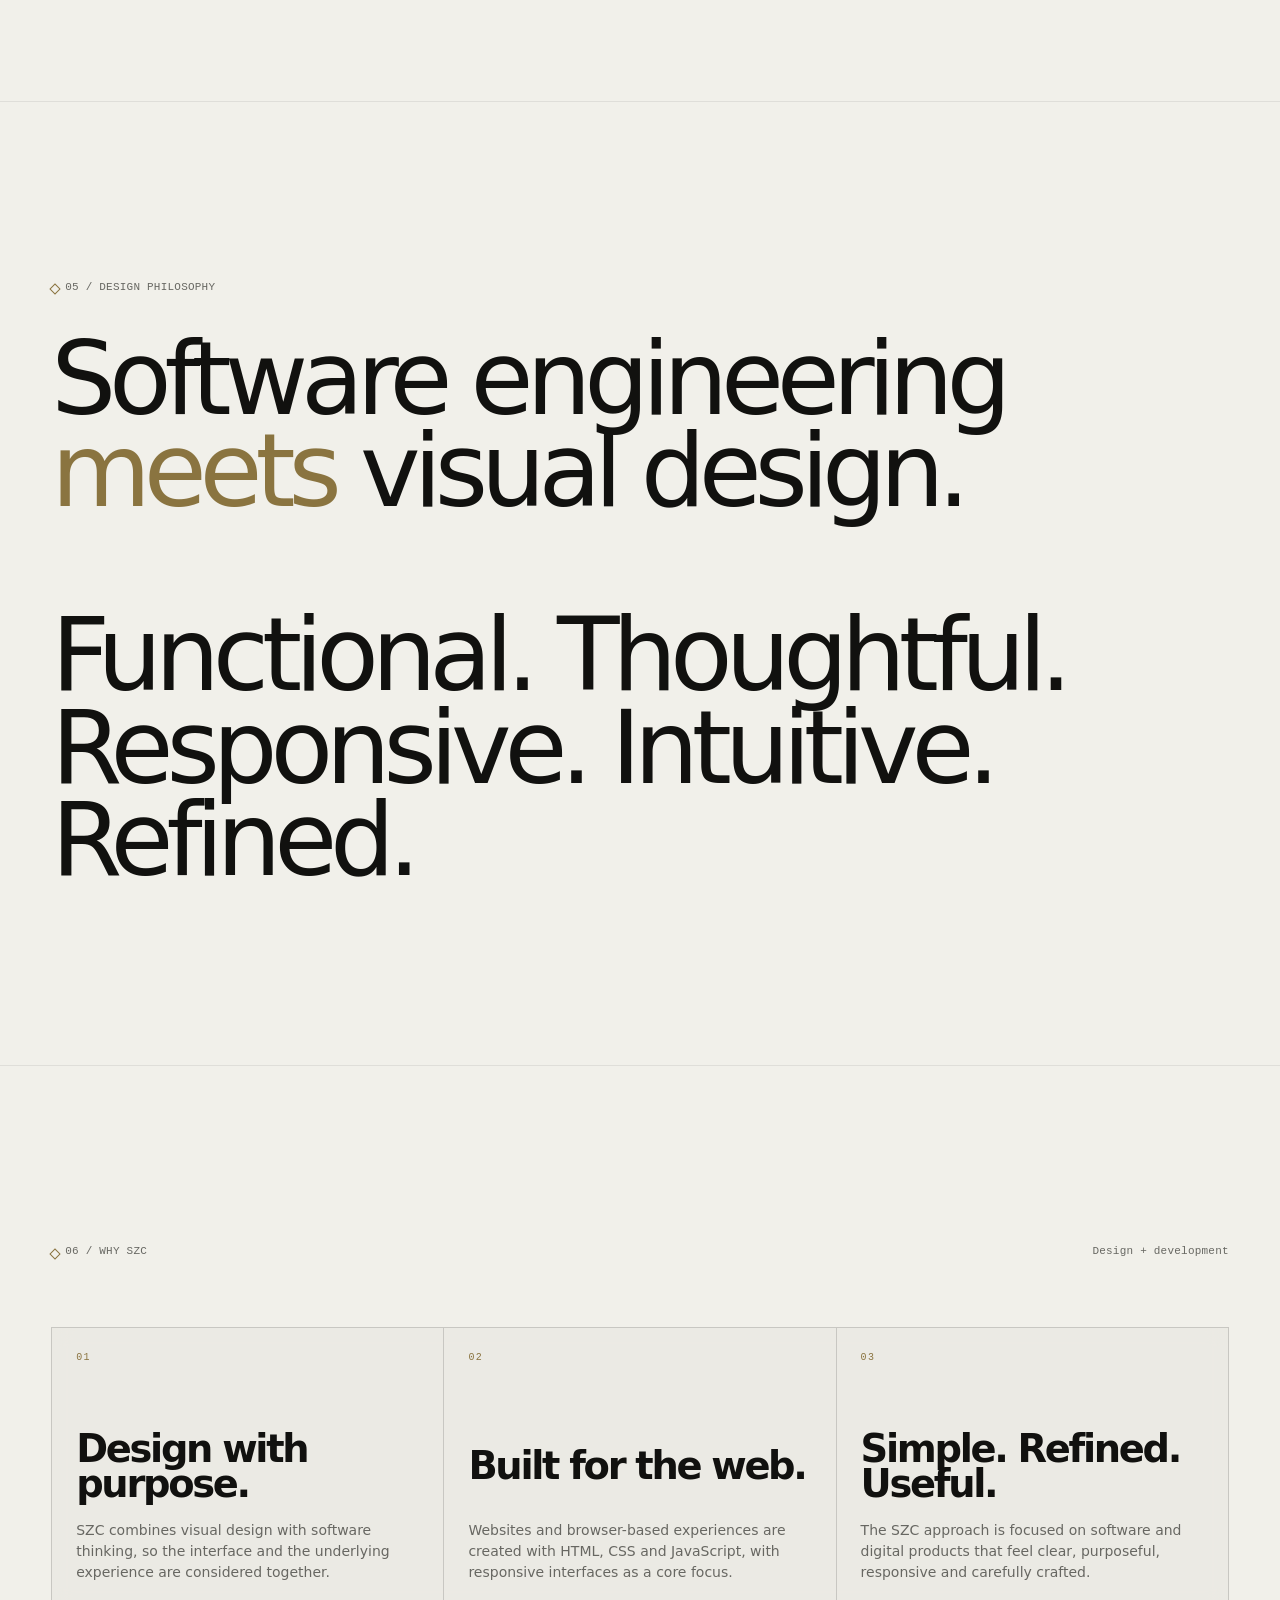
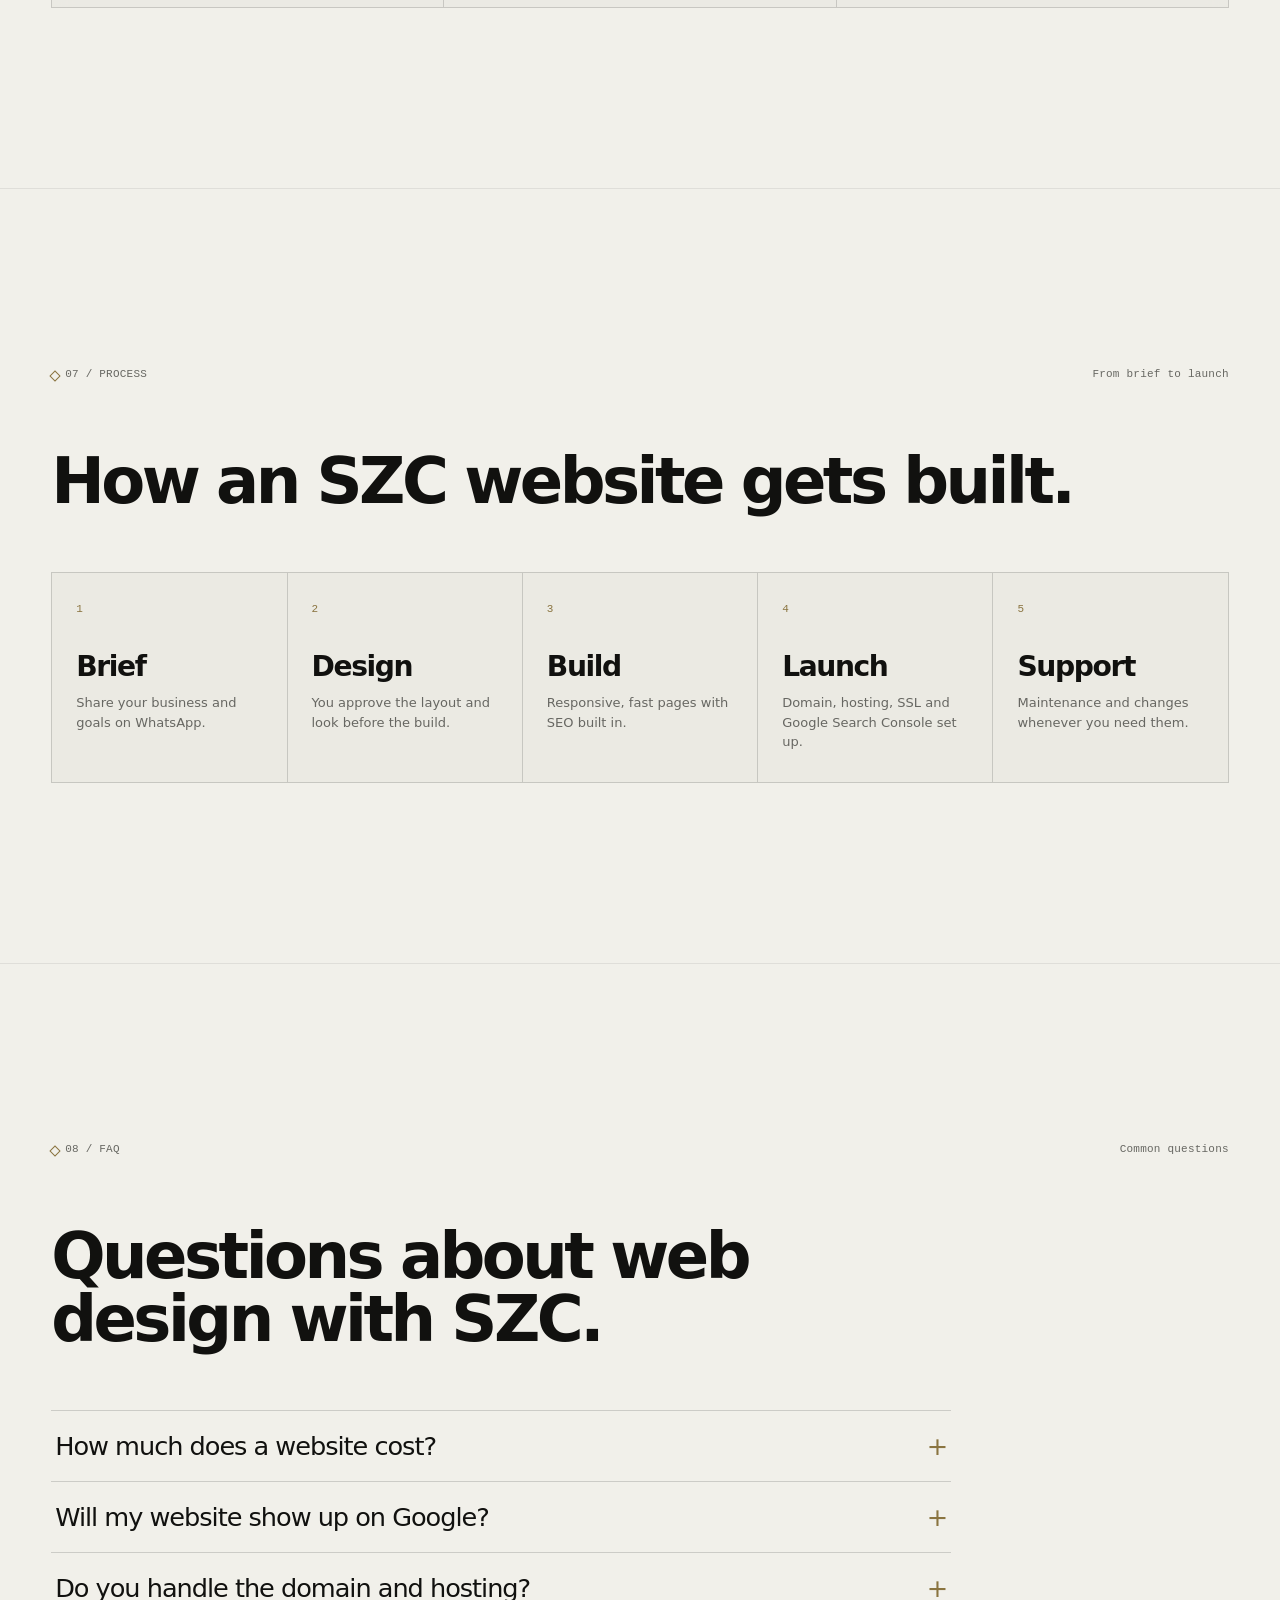
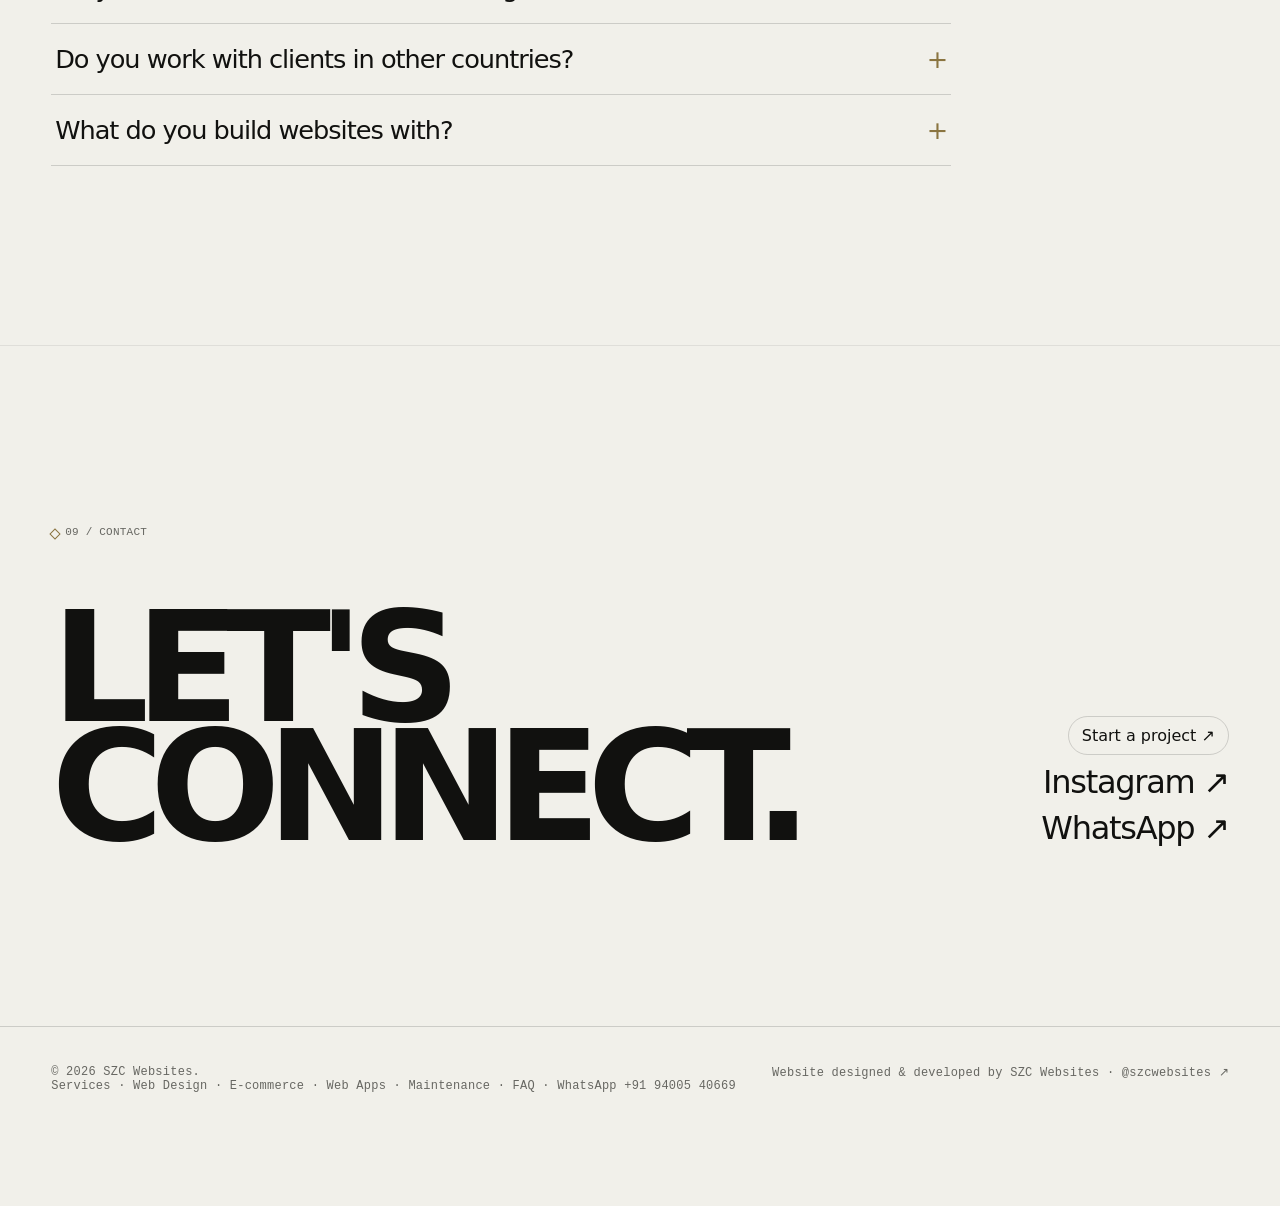
==== commit 199581cf: "Remove scroll note from index.html Removed the 'Scroll to explore' note from the section." ====
--- a/index.html
+++ b/index.html
@@ -250,7 +250,6 @@
           </p>
         </div>
       </div>
-      <div class="scroll-note mono">Scroll to explore ↓</div>
     </section>
 
     <div class="szc-marquee" aria-label="SZC services and capabilities">
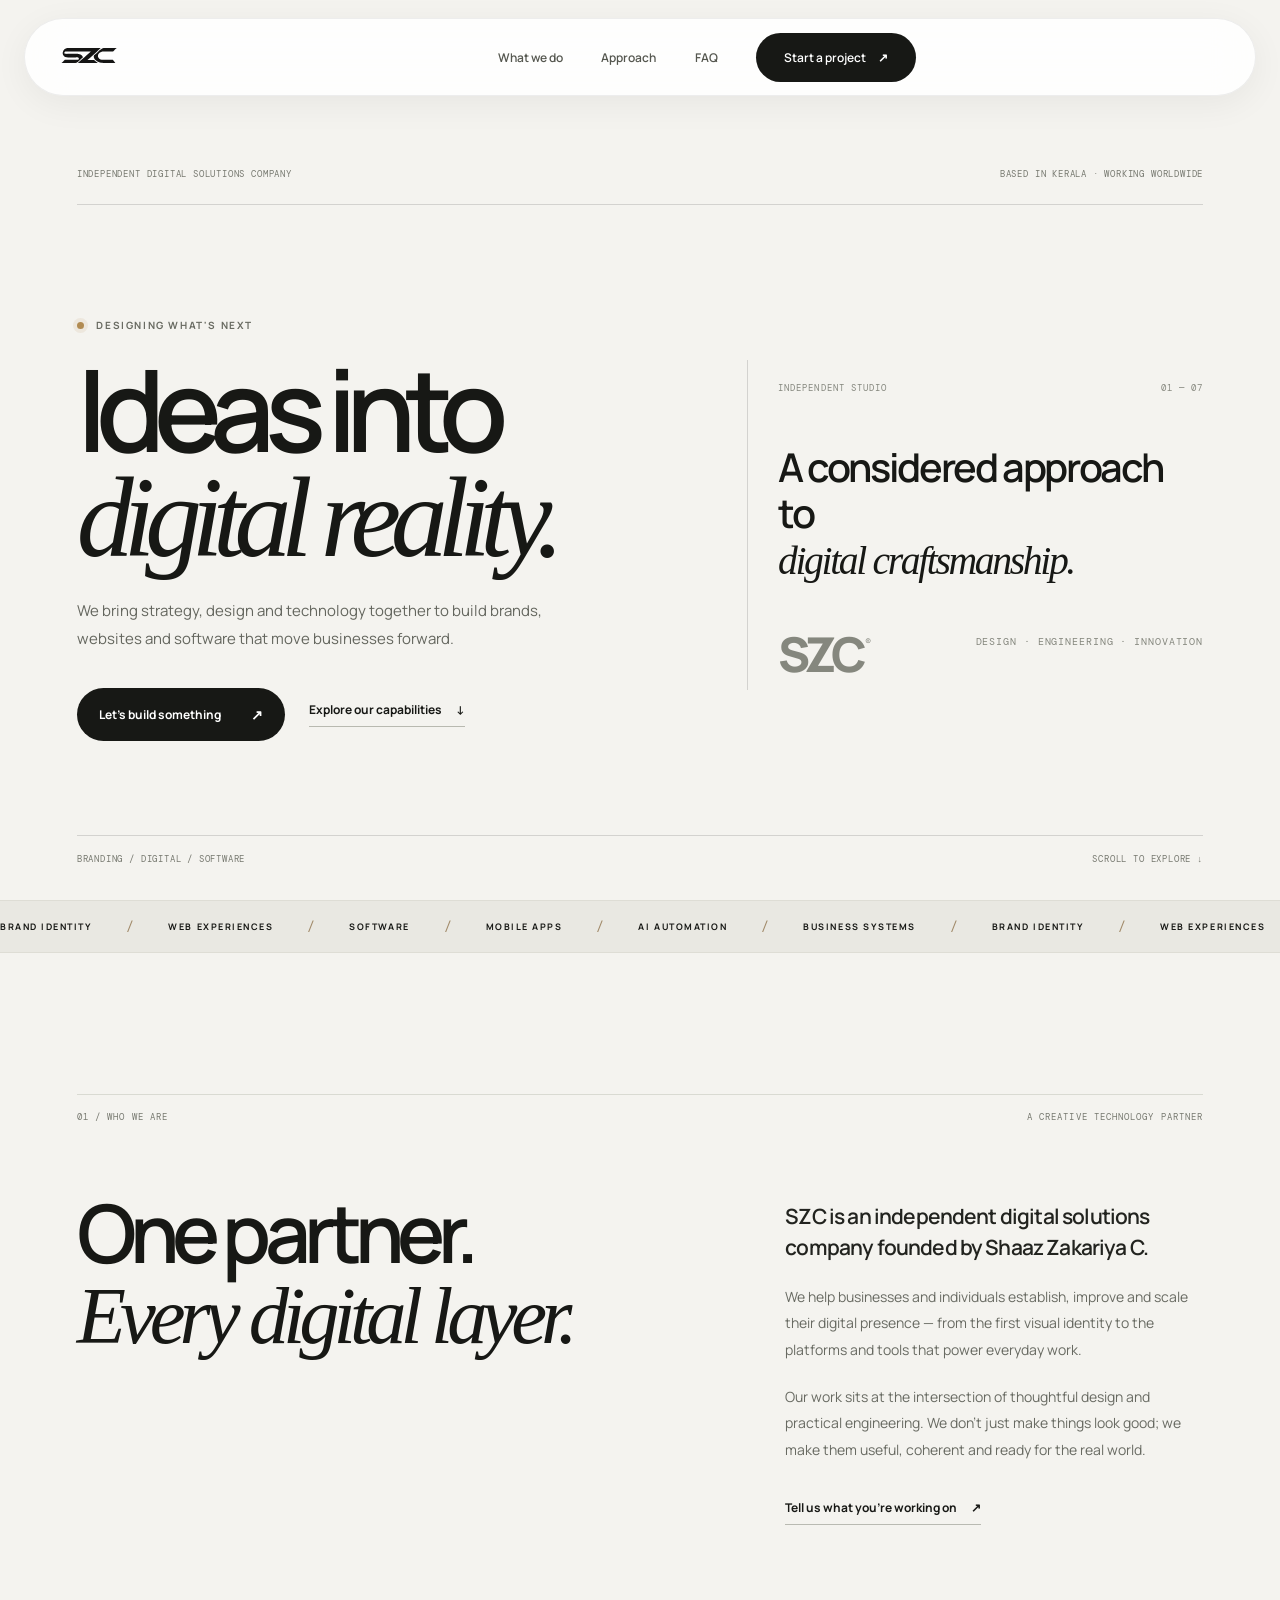
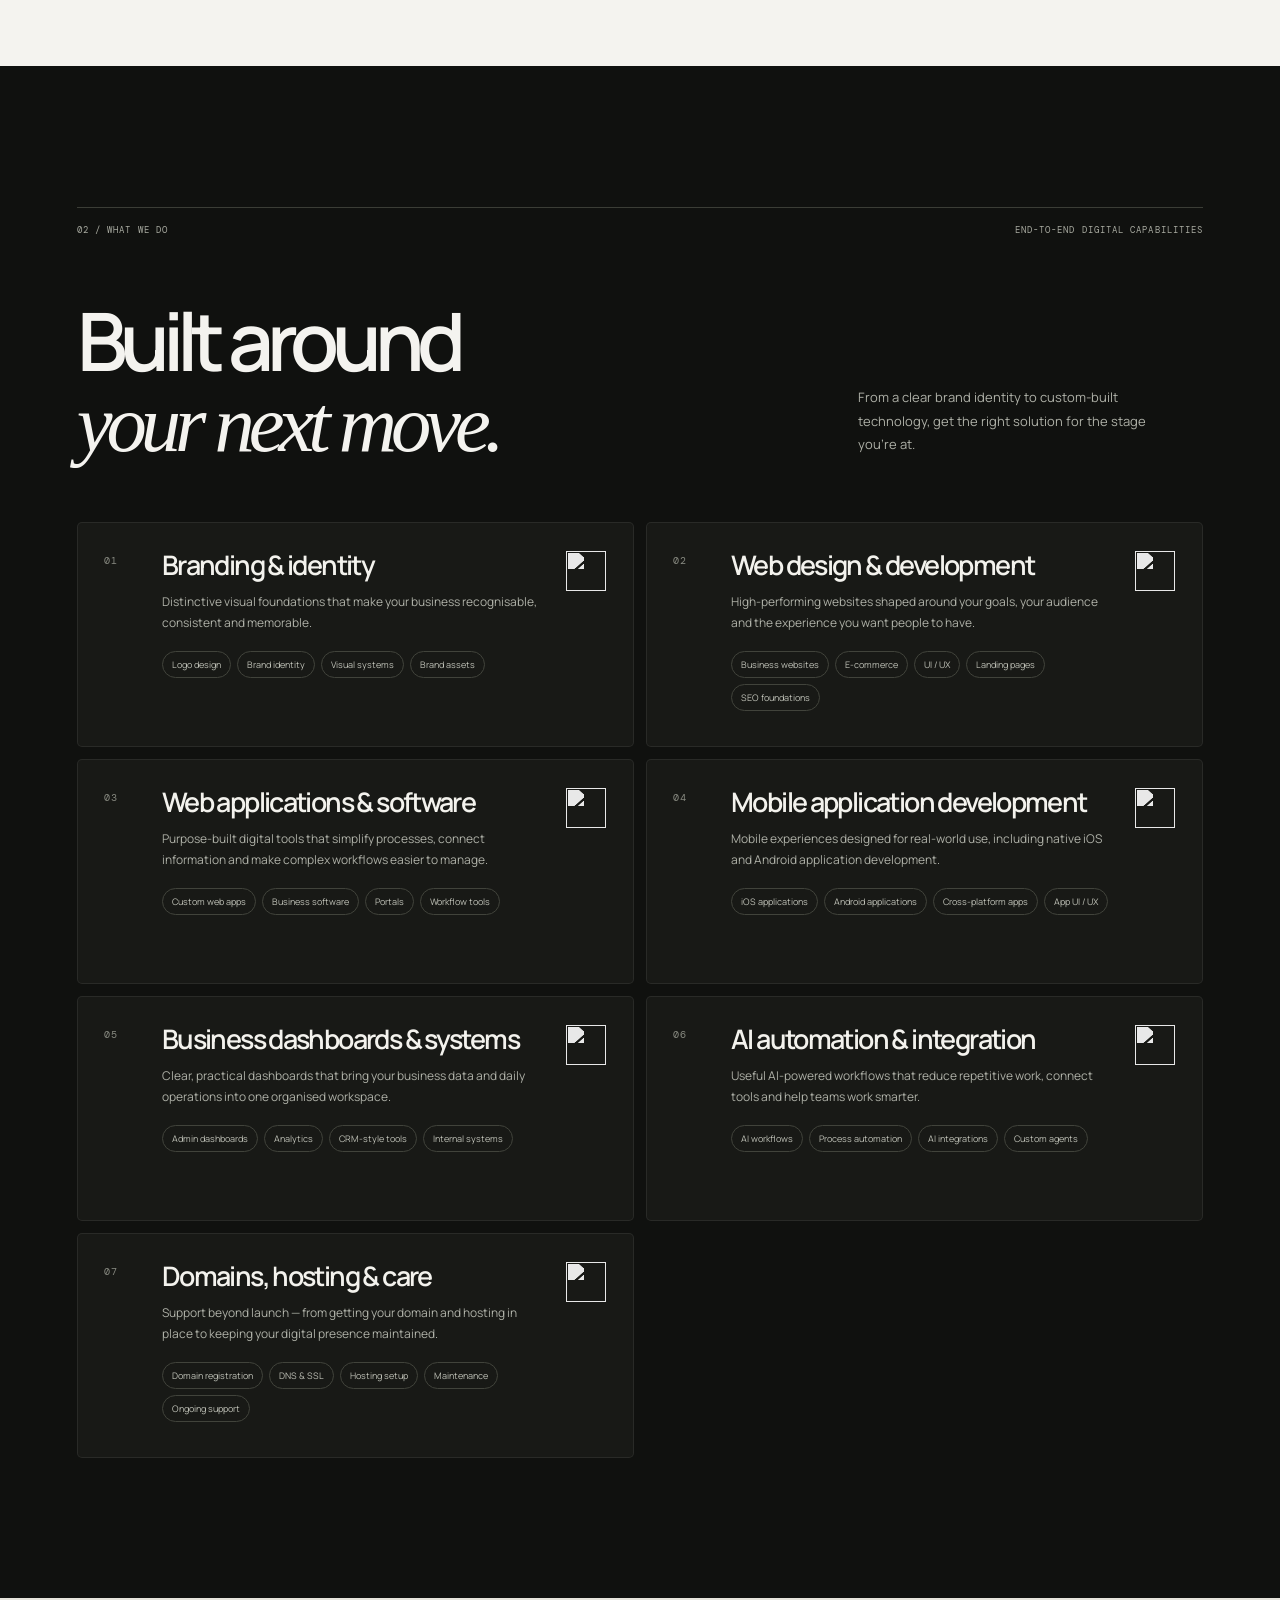
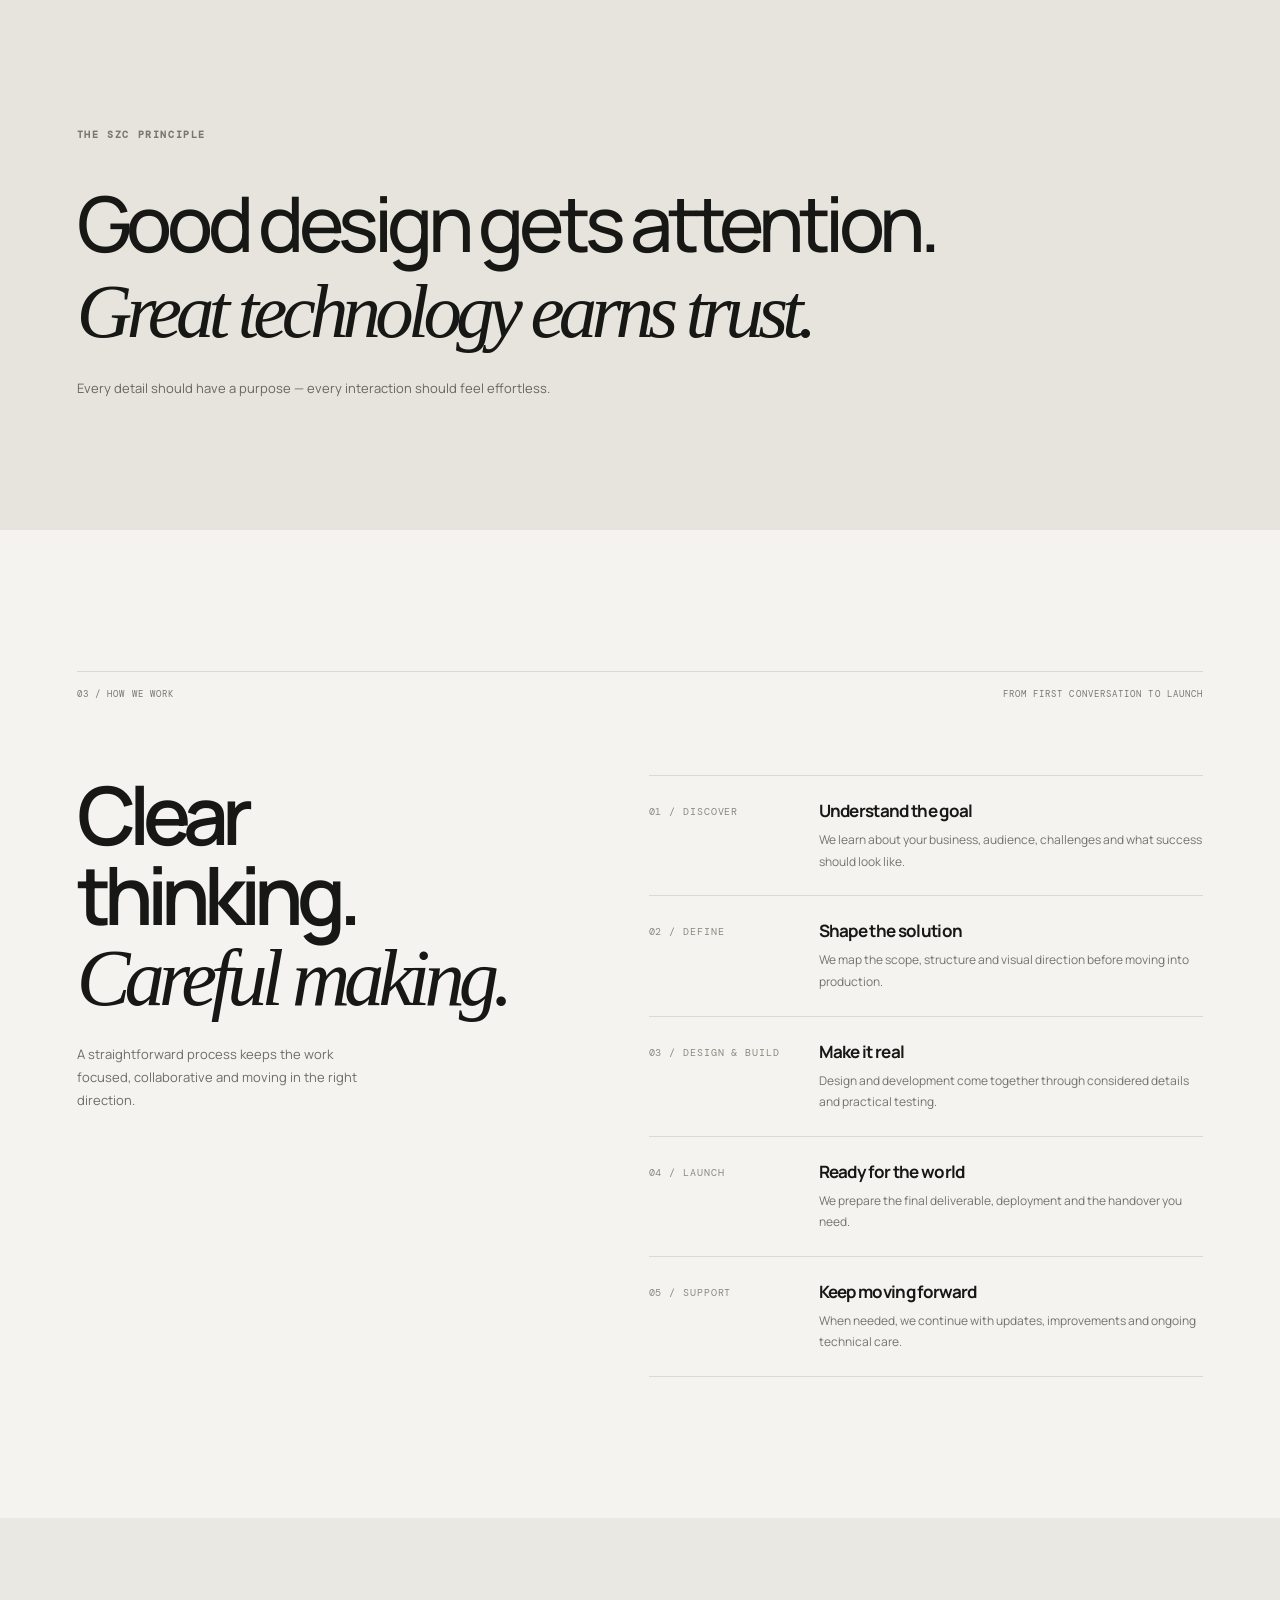
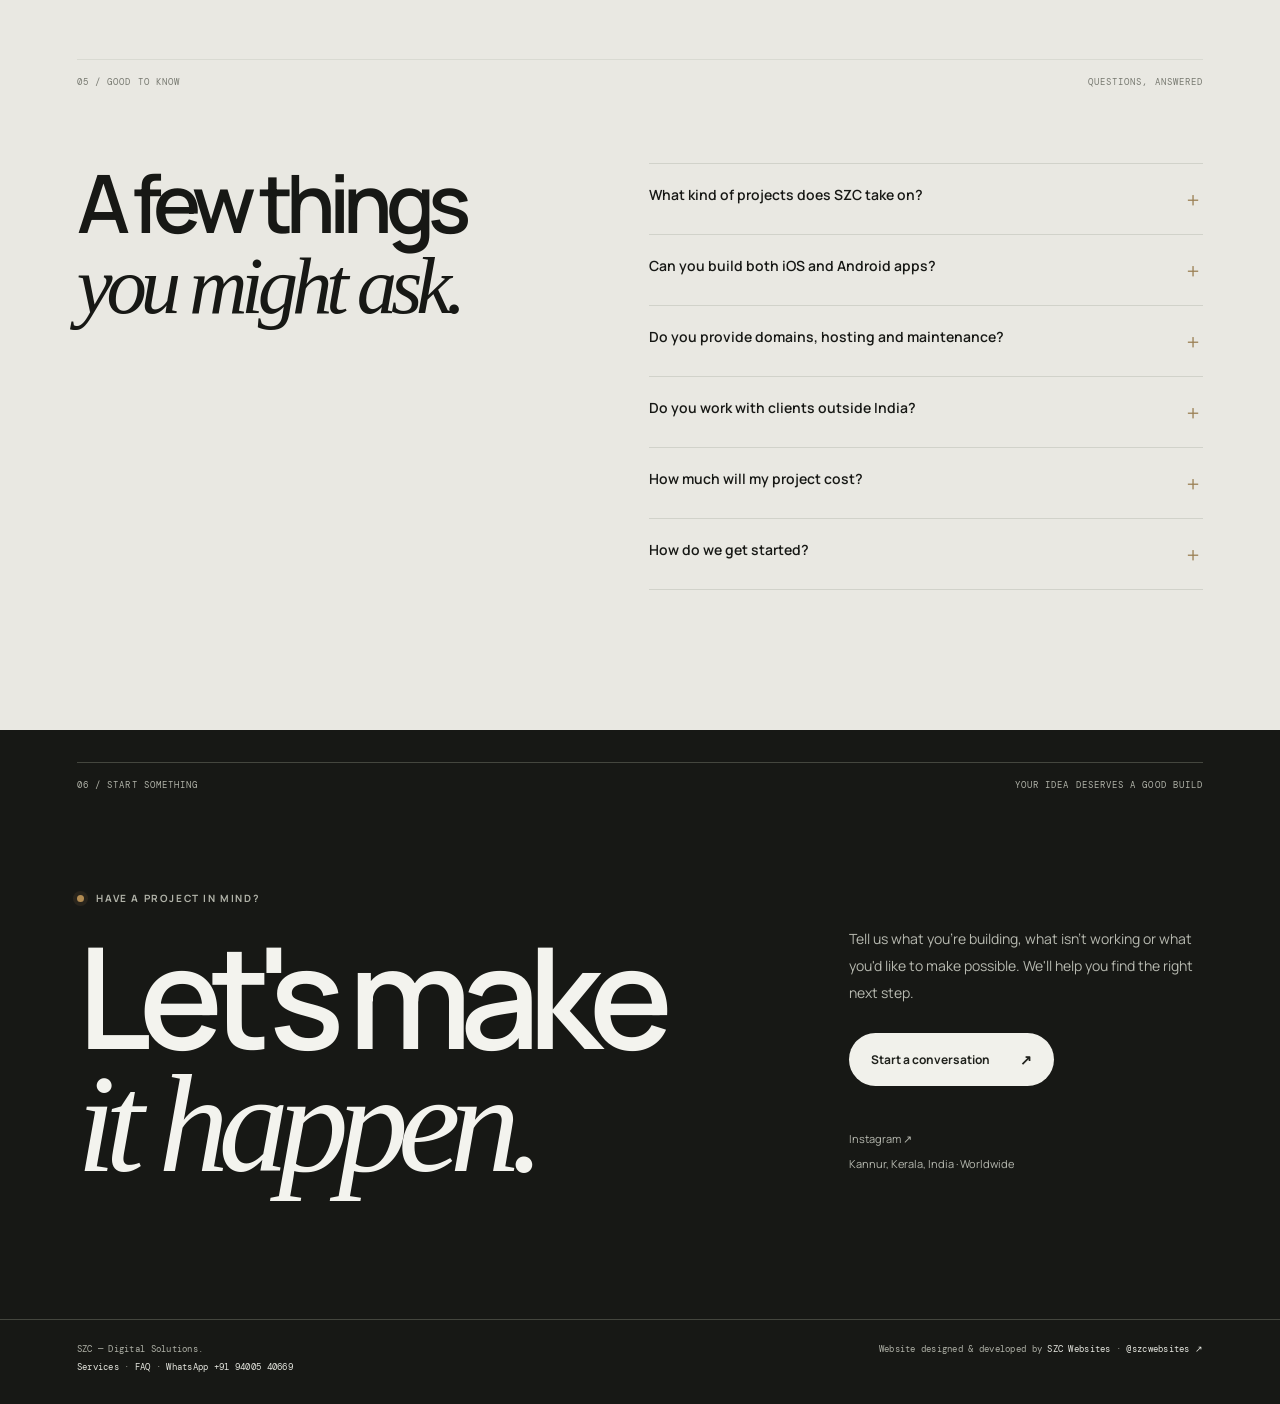
==== commit 8f8c51fc: "Add files via upload" ====
--- a/index.html
+++ b/index.html
@@ -1,487 +1,130 @@
-<!DOCTYPE html>
+<!doctype html>
 <html lang="en">
 <head>
-  <meta charset="UTF-8">
-  <meta name="viewport" content="width=device-width, initial-scale=1.0">
-  <title>SZC Websites | Website Design & Development Company</title>
-  <meta name="description" content="SZC Websites designs and develops fast, SEO-ready websites for businesses in India and worldwide, with domain registration, hosting and ongoing website support.">
-  <meta name="robots" content="index, follow, max-image-preview:large, max-snippet:-1, max-video-preview:-1">
-  <meta name="googlebot" content="index, follow, max-image-preview:large, max-snippet:-1, max-video-preview:-1">
-  <meta name="author" content="Shaaz Zakariya C">
-  <meta name="application-name" content="SZC Websites">
-  <meta name="theme-color" content="#f1f0ea">
-  <meta name="color-scheme" content="light">
-  <meta name="referrer" content="strict-origin-when-cross-origin">
+  <meta charset="utf-8">
+  <meta name="viewport" content="width=device-width, initial-scale=1">
+  <title>SZC — Digital Solutions, Designed & Built.</title>
+  <meta name="description" content="SZC is an independent digital solutions company founded by Shaaz Zakariya C. We design brands, build websites, web applications, mobile apps, business dashboards and AI automations.">
+  <meta name="theme-color" content="#f5f5f2">
   <link rel="canonical" href="https://szcwebsites.in/">
-  <link rel="alternate" hreflang="x-default" href="https://szcwebsites.in/">
+  <link rel="icon" href="icon.svg" type="image/svg+xml">
+  <link rel="manifest" href="site.webmanifest">
   <meta property="og:type" content="website">
-  <meta property="og:locale" content="en_US">
-  <meta property="og:site_name" content="SZC Websites">
-  <meta property="og:title" content="SZC Websites | Website Design & Development">
-  <meta property="og:description" content="SZC Websites designs and develops fast, SEO-ready websites for businesses in India and worldwide, with domain registration, hosting and ongoing website support.">
+  <meta property="og:title" content="SZC — Digital Solutions, Designed & Built.">
+  <meta property="og:description" content="From brand identity to intelligent software, SZC turns ideas into useful digital experiences.">
   <meta property="og:url" content="https://szcwebsites.in/">
   <meta property="og:image" content="https://szcwebsites.in/og-image.png">
-  <meta property="og:image:type" content="image/png">
-  <meta property="og:image:width" content="1200">
-  <meta property="og:image:height" content="630">
-  <meta property="og:image:alt" content="SZC Websites logo">
   <meta name="twitter:card" content="summary_large_image">
-  <meta name="twitter:title" content="SZC Websites | Website Design & Development">
-  <meta name="twitter:description" content="SZC Websites designs and develops fast, SEO-ready websites for businesses in India and worldwide, with domain registration, hosting and ongoing website support.">
-  <meta name="twitter:image" content="https://szcwebsites.in/og-image.png">
-  <meta name="twitter:image:alt" content="SZC Websites logo">
-  <link rel="icon" type="image/svg+xml" href="icon.svg">
-  <link rel="manifest" href="site.webmanifest">
-  <link rel="preload" as="image" href="szc-logo.svg" type="image/svg+xml" fetchpriority="high">
+  <link rel="preconnect" href="https://fonts.googleapis.com">
+  <link rel="preconnect" href="https://fonts.gstatic.com" crossorigin>
+  <link href="https://fonts.googleapis.com/css2?family=DM+Mono:wght@400;500&family=Manrope:wght@400;500;600;700;800&display=swap" rel="stylesheet">
   <link rel="stylesheet" href="style.css">
+  <script>document.documentElement.classList.add('js');</script>
   <script type="application/ld+json">
-{
- "@context": "https://schema.org",
- "@graph": [
   {
-   "@type": "ProfessionalService",
-   "@id": "https://szcwebsites.in/#business",
-   "name": "SZC Websites",
-   "alternateName": "SZC",
-   "description": "SZC Websites designs and develops fast, SEO-ready websites for businesses in India and worldwide, with domain registration, hosting and ongoing website support.",
-   "url": "https://szcwebsites.in/",
-   "logo": {
-    "@type": "ImageObject",
-    "url": "https://szcwebsites.in/szc-logo.svg"
-   },
-   "image": "https://szcwebsites.in/og-image.png",
-   "telephone": "+919400540669",
-   "email": "shaazzakariyac@gmail.com",
-   "founder": {
-    "@type": "Person",
-    "name": "Shaaz Zakariya C",
-    "jobTitle": "Web Designer & Developer"
-   },
-   "address": {
-    "@type": "PostalAddress",
-    "addressLocality": "Kannur",
-    "addressRegion": "Kerala",
-    "addressCountry": "IN"
-   },
-   "areaServed": "Worldwide",
-   "sameAs": [
-    "https://www.instagram.com/shaazzakariyac/",
-    "https://wa.me/919400540669"
-   ],
-   "knowsAbout": [
-    "Web design",
-    "Web development",
-    "SEO",
-    "Domain registration",
-    "Web hosting",
-    "UI/UX design"
-   ],
-   "hasOfferCatalog": {
-    "@type": "OfferCatalog",
-    "name": "Web services",
-    "itemListElement": [
-     {
-      "@type": "Offer",
-      "itemOffered": {
-       "@type": "Service",
-       "name": "Web design",
-       "description": "Custom, mobile-first website design with clear structure and UI/UX that guides visitors to contact you.",
-       "provider": {
-        "@id": "https://szcwebsites.in/#business"
-       }
-      }
-     },
-     {
-      "@type": "Offer",
-      "itemOffered": {
-       "@type": "Service",
-       "name": "Website development",
-       "description": "Fast, clean HTML, CSS and JavaScript websites and web applications with SEO-ready markup built in.",
-       "provider": {
-        "@id": "https://szcwebsites.in/#business"
-       }
-      }
-     },
-     {
-      "@type": "Offer",
-      "itemOffered": {
-       "@type": "Service",
-       "name": "Domain and hosting",
-       "description": "We register your domain, set up DNS and SSL, and host your site, so you deal with one person.",
-       "provider": {
-        "@id": "https://szcwebsites.in/#business"
-       }
-      }
-     },
-     {
-      "@type": "Offer",
-      "itemOffered": {
-       "@type": "Service",
-       "name": "Website maintenance",
-       "description": "Updates, fixes and content changes after launch, so your site stays current and working.",
-       "provider": {
-        "@id": "https://szcwebsites.in/#business"
-       }
-      }
-     }
-    ]
-   }
-  },
-  {
-   "@type": "WebSite",
-   "@id": "https://szcwebsites.in/#website",
-   "url": "https://szcwebsites.in/",
-   "name": "SZC Websites",
-   "inLanguage": "en",
-   "publisher": {
-    "@id": "https://szcwebsites.in/#business"
-   }
-  },
-  {
-   "@type": "WebPage",
-   "@id": "https://szcwebsites.in/#webpage",
-   "url": "https://szcwebsites.in/",
-   "name": "SZC Websites | Website Design & Development Company",
-   "description": "SZC Websites designs and develops fast, SEO-ready websites for businesses in India and worldwide, with domain registration, hosting and ongoing website support.",
-   "inLanguage": "en",
-   "isPartOf": {
-    "@id": "https://szcwebsites.in/#website"
-   },
-   "about": {
-    "@id": "https://szcwebsites.in/#business"
-   },
-   "primaryImageOfPage": {
-    "@type": "ImageObject",
-    "url": "https://szcwebsites.in/og-image.png"
-   },
-   "breadcrumb": {
-    "@id": "https://szcwebsites.in/#breadcrumb"
-   }
-  },
-  {
-   "@type": "BreadcrumbList",
-   "@id": "https://szcwebsites.in/#breadcrumb",
-   "itemListElement": [
-    {
-     "@type": "ListItem",
-     "position": 1,
-     "name": "Home",
-     "item": "https://szcwebsites.in/"
-    }
-   ]
-  },
-  {
-   "@type": "FAQPage",
-   "@id": "https://szcwebsites.in/#faq",
-   "mainEntity": [
-    {
-     "@type": "Question",
-     "name": "How much does a website cost?",
-     "acceptedAnswer": {
-      "@type": "Answer",
-      "text": "It depends on the number of pages and features. Send your project details on WhatsApp and you get a fixed quote before any work starts."
-     }
-    },
-    {
-     "@type": "Question",
-     "name": "Will my website show up on Google?",
-     "acceptedAnswer": {
-      "@type": "Answer",
-      "text": "Every site is built with SEO-ready titles, meta tags, structured data, a sitemap and fast loading, then submitted to Google Search Console. Rankings also depend on competition and content, and nobody can honestly guarantee the first position."
-     }
-    },
-    {
-     "@type": "Question",
-     "name": "Do you handle the domain and hosting?",
-     "acceptedAnswer": {
-      "@type": "Answer",
-      "text": "Yes. SZC registers your domain, sets up DNS and SSL, hosts the website and maintains it after launch."
-     }
-    },
-    {
-     "@type": "Question",
-     "name": "Do you work with clients in other countries?",
-     "acceptedAnswer": {
-      "@type": "Answer",
-      "text": "Yes. SZC works remotely with clients worldwide, over WhatsApp and video calls."
-     }
-    },
-    {
-     "@type": "Question",
-     "name": "What do you build websites with?",
-     "acceptedAnswer": {
-      "@type": "Answer",
-      "text": "HTML, CSS and JavaScript, which keeps pages fast, secure and easy to host. Web applications are built as browser-based software."
-     }
-    }
-   ]
+    "@context":"https://schema.org",
+    "@type":"ProfessionalService",
+    "@id":"https://szcwebsites.in/#business",
+    "name":"SZC",
+    "url":"https://szcwebsites.in/",
+    "logo":"https://szcwebsites.in/szc-logo.svg",
+    "description":"An independent digital solutions company providing brand identity, web design and development, software and mobile application development, business dashboards and AI automation.",
+    "founder":{"@type":"Person","name":"Shaaz Zakariya C"},
+    "areaServed":"Worldwide",
+    "address":{"@type":"PostalAddress","addressLocality":"Kannur","addressRegion":"Kerala","addressCountry":"IN"},
+    "sameAs":["https://www.instagram.com/shaazzakariyac/"],
+    "knowsAbout":["Brand identity","Logo design","Domain registration","Website design","Web development","Web applications","Mobile applications","iOS app development","Android app development","Business dashboards","AI automation","Website maintenance","Hosting"]
   }
- ]
-}
   </script>
 </head>
 <body>
-  <header class="topbar">
-    <a class="brand" href="#top" aria-label="SZC home"><img src="szc-logo.svg" width="1536" height="1024" alt="SZC Websites logo" decoding="async" fetchpriority="high"></a>
-    <nav class="nav" aria-label="Primary navigation">
-      <a href="#about">About</a>
-      <a href="#services">Services</a>
-      <a href="#work">Work</a>
-      <a href="#process">Process</a>
-      <a href="#faq">FAQ</a>
-      <a href="#contact">Contact</a>
-      <button class="request-button" id="requestNav" type="button">Start a project</button>
-    </nav>
-  </header>
+<header class="site-header">
+  <a class="brand" href="#home" aria-label="SZC home"><img src="szc-logo.svg" alt="SZC" width="112" height="74"></a>
+  <button class="menu-toggle" id="menuToggle" aria-label="Open navigation" aria-expanded="false"><img src="assets/icons/menu-navigation.png" alt="" width="28" height="28"></button>
+  <nav class="nav" id="siteNav" aria-label="Main navigation">
+    <a href="#services">What we do</a><a href="#approach">Approach</a><a href="#faq">FAQ</a>
+    <a class="nav-cta" href="#contact">Start a project <span>↗</span></a>
+  </nav>
+</header>
 
-  <main id="top">
-    <nav class="breadcrumb container" aria-label="Breadcrumb">
-      <a href="#top">Home</a><span aria-hidden="true">/</span><span aria-current="page">SZC Websites</span>
-    </nav>
-    <section class="hero container">
-      <div class="hero-grid">
-        <h1 class="hero-title reveal">
-          <span class="hero-word" aria-hidden="true">S Z C</span><span class="sr-only">SZC Websites — web design and development studio</span>
-        </h1>
-        <div class="hero-meta reveal">
-          <div class="eyebrow mono">SZC / Shaaz Zakariya C</div>
-          <p class="hero-description">
-            Web design and development studio. We build fast, SEO-ready websites and handle your domain, hosting and maintenance, for clients worldwide.
-          </p>
-        </div>
+<main id="home">
+  <section class="hero section-wrap">
+    <div class="hero-topline mono"><span>INDEPENDENT DIGITAL SOLUTIONS COMPANY</span><span>BASED IN KERALA · WORKING WORLDWIDE</span></div>
+    <div class="hero-main">
+      <div class="hero-copy">
+        <p class="eyebrow"><span class="status-dot"></span> DESIGNING WHAT'S NEXT</p>
+        <h1>Ideas into<br><em>digital reality.</em></h1>
+        <p class="hero-intro">We bring strategy, design and technology together to build brands, websites and software that move businesses forward.</p>
+        <div class="hero-actions"><a class="button button-dark" href="#contact">Let's build something <span>↗</span></a><a class="text-link" href="#services">Explore our capabilities <span>↓</span></a></div>
       </div>
-    </section>
+      <aside class="hero-aside">
+        <div class="hero-aside-top mono"><span>INDEPENDENT STUDIO</span><span>01 — 07</span></div>
+        <p class="hero-aside-statement">A considered approach to<br><em>digital craftsmanship.</em></p>
+        <div class="hero-aside-bottom"><span class="hero-aside-mark">SZC<span>®</span></span><span class="mono">DESIGN · ENGINEERING · INNOVATION</span></div>
+      </aside>
+    </div>
+    <div class="hero-bottom mono"><span>BRANDING / DIGITAL / SOFTWARE</span><a href="#about">SCROLL TO EXPLORE ↓</a></div>
+  </section>
 
-    <div class="szc-marquee" aria-label="SZC services and capabilities">
-      <div class="szc-marquee-track">
-        <span>SOFTWARE DESIGN</span><i>✦</i>
-        <span>SOFTWARE PROGRAMMING</span><i>✦</i>
-        <span>WEB DEVELOPMENT</span><i>✦</i>
-        <span>UI / UX</span><i>✦</i>
-        <span>INTERACTIVE EXPERIENCES</span><i>✦</i>
-        <span>CREATIVE TECHNOLOGY</span><i>✦</i>
-        <span>SZC — SOFTWARE DESIGNED. SOFTWARE BUILT.</span><i>✦</i>
-        <span>SOFTWARE DESIGN</span><i>✦</i>
-        <span>SOFTWARE PROGRAMMING</span><i>✦</i>
-        <span>WEB DEVELOPMENT</span><i>✦</i>
-        <span>UI / UX</span><i>✦</i>
-        <span>INTERACTIVE EXPERIENCES</span><i>✦</i>
-        <span>CREATIVE TECHNOLOGY</span><i>✦</i>
-        <span>SZC — SOFTWARE DESIGNED. SOFTWARE BUILT.</span><i>✦</i>
+  <div class="ticker" aria-label="SZC services"><div class="ticker-track">
+    <span>BRAND IDENTITY</span><b class="ticker-separator">/</b><span>WEB EXPERIENCES</span><b class="ticker-separator">/</b><span>SOFTWARE</span><b class="ticker-separator">/</b><span>MOBILE APPS</span><b class="ticker-separator">/</b><span>AI AUTOMATION</span><b class="ticker-separator">/</b><span>BUSINESS SYSTEMS</span><b class="ticker-separator">/</b>
+    <span>BRAND IDENTITY</span><b class="ticker-separator">/</b><span>WEB EXPERIENCES</span><b class="ticker-separator">/</b><span>SOFTWARE</span><b class="ticker-separator">/</b><span>MOBILE APPS</span><b class="ticker-separator">/</b><span>AI AUTOMATION</span><b class="ticker-separator">/</b><span>BUSINESS SYSTEMS</span><b class="ticker-separator">/</b>
+  </div></div>
+
+  <section class="intro section-wrap" id="about">
+    <div class="section-label mono"><span>01 / WHO WE ARE</span><span>A CREATIVE TECHNOLOGY PARTNER</span></div>
+    <div class="intro-grid">
+      <h2>One partner.<br><em>Every digital layer.</em></h2>
+      <div class="intro-text"><p class="lead">SZC is an independent digital solutions company founded by Shaaz Zakariya C.</p><p>We help businesses and individuals establish, improve and scale their digital presence — from the first visual identity to the platforms and tools that power everyday work.</p><p>Our work sits at the intersection of thoughtful design and practical engineering. We don't just make things look good; we make them useful, coherent and ready for the real world.</p><a class="inline-link" href="#contact">Tell us what you're working on <span>↗</span></a></div>
+    </div>
+  </section>
+
+  <section class="services section-wrap" id="services">
+    <div class="section-label mono"><span>02 / WHAT WE DO</span><span>END-TO-END DIGITAL CAPABILITIES</span></div>
+    <div class="services-heading"><h2>Built around<br><em>your next move.</em></h2><p>From a clear brand identity to custom-built technology, get the right solution for the stage you're at.</p></div>
+    <div class="service-list">
+      <article class="service-row"><div class="service-no mono">01</div><div class="service-content"><h3>Branding &amp; identity</h3><p>Distinctive visual foundations that make your business recognisable, consistent and memorable.</p><div class="chips"><span>Logo design</span><span>Brand identity</span><span>Visual systems</span><span>Brand assets</span></div></div><div class="service-symbol"><img src="assets/icons/branding.png" alt="" width="48" height="48" loading="lazy"></div></article>
+      <article class="service-row"><div class="service-no mono">02</div><div class="service-content"><h3>Web design &amp; development</h3><p>High-performing websites shaped around your goals, your audience and the experience you want people to have.</p><div class="chips"><span>Business websites</span><span>E-commerce</span><span>UI / UX</span><span>Landing pages</span><span>SEO foundations</span></div></div><div class="service-symbol"><img src="assets/icons/web-development.png" alt="" width="48" height="48" loading="lazy"></div></article>
+      <article class="service-row"><div class="service-no mono">03</div><div class="service-content"><h3>Web applications &amp; software</h3><p>Purpose-built digital tools that simplify processes, connect information and make complex workflows easier to manage.</p><div class="chips"><span>Custom web apps</span><span>Business software</span><span>Portals</span><span>Workflow tools</span></div></div><div class="service-symbol"><img src="assets/icons/software.png" alt="" width="48" height="48" loading="lazy"></div></article>
+      <article class="service-row"><div class="service-no mono">04</div><div class="service-content"><h3>Mobile application development</h3><p>Mobile experiences designed for real-world use, including native iOS and Android application development.</p><div class="chips"><span>iOS applications</span><span>Android applications</span><span>Cross-platform apps</span><span>App UI / UX</span></div></div><div class="service-symbol"><img src="assets/icons/mobile-apps.png" alt="" width="48" height="48" loading="lazy"></div></article>
+      <article class="service-row"><div class="service-no mono">05</div><div class="service-content"><h3>Business dashboards &amp; systems</h3><p>Clear, practical dashboards that bring your business data and daily operations into one organised workspace.</p><div class="chips"><span>Admin dashboards</span><span>Analytics</span><span>CRM-style tools</span><span>Internal systems</span></div></div><div class="service-symbol"><img src="assets/icons/business-dashboards.png" alt="" width="48" height="48" loading="lazy"></div></article>
+      <article class="service-row"><div class="service-no mono">06</div><div class="service-content"><h3>AI automation &amp; integration</h3><p>Useful AI-powered workflows that reduce repetitive work, connect tools and help teams work smarter.</p><div class="chips"><span>AI workflows</span><span>Process automation</span><span>AI integrations</span><span>Custom agents</span></div></div><div class="service-symbol"><img src="assets/icons/ai-automation.png" alt="" width="48" height="48" loading="lazy"></div></article>
+      <article class="service-row"><div class="service-no mono">07</div><div class="service-content"><h3>Domains, hosting &amp; care</h3><p>Support beyond launch — from getting your domain and hosting in place to keeping your digital presence maintained.</p><div class="chips"><span>Domain registration</span><span>DNS &amp; SSL</span><span>Hosting setup</span><span>Maintenance</span><span>Ongoing support</span></div></div><div class="service-symbol"><img src="assets/icons/domains-hosting.png" alt="" width="48" height="48" loading="lazy"></div></article>
+    </div>
+  </section>
+
+  <section class="statement-band"><div class="section-wrap statement-inner"><p class="eyebrow mono">THE SZC PRINCIPLE</p><h2>Good design gets attention.<br><em>Great technology earns trust.</em></h2><p>Every detail should have a purpose — every interaction should feel effortless.</p></div></section>
+
+  <section class="approach section-wrap" id="approach">
+    <div class="section-label mono"><span>03 / HOW WE WORK</span><span>FROM FIRST CONVERSATION TO LAUNCH</span></div>
+    <div class="approach-grid"><div><h2>Clear thinking.<br><em>Careful making.</em></h2><p class="approach-intro">A straightforward process keeps the work focused, collaborative and moving in the right direction.</p></div>
+      <div class="steps">
+        <article><span class="mono">01 / DISCOVER</span><div><h3>Understand the goal</h3><p>We learn about your business, audience, challenges and what success should look like.</p></div></article>
+        <article><span class="mono">02 / DEFINE</span><div><h3>Shape the solution</h3><p>We map the scope, structure and visual direction before moving into production.</p></div></article>
+        <article><span class="mono">03 / DESIGN &amp; BUILD</span><div><h3>Make it real</h3><p>Design and development come together through considered details and practical testing.</p></div></article>
+        <article><span class="mono">04 / LAUNCH</span><div><h3>Ready for the world</h3><p>We prepare the final deliverable, deployment and the handover you need.</p></div></article>
+        <article><span class="mono">05 / SUPPORT</span><div><h3>Keep moving forward</h3><p>When needed, we continue with updates, improvements and ongoing technical care.</p></div></article>
       </div>
     </div>
+  </section>
 
-    <section class="section container" id="about">
-      <div class="section-head"><div class="section-number mono">01 / ABOUT SZC</div></div>
-      <div class="about-grid">
-        <div class="about-copy reveal">
-          <p>SZC Websites is a web design and development studio founded by Shaaz Zakariya C. We work remotely with businesses worldwide.</p>
-          <p>SZC focuses on designing and building software, websites, digital products, and interactive experiences that combine technology, functionality, and modern visual design.</p>
-          <p>The brand brings together software design, programming, web development, UI/UX, and creative technology to create digital products that are simple, refined, responsive, and enjoyable to use.</p>
-        </div>
-        <div class="facts reveal">
-          <div class="fact"><span class="label mono">Founder</span><span>Shaaz Zakariya C</span></div>
-          <div class="fact"><span class="label mono">Role</span><span>Software Designer &amp; Programmer</span></div>
-           <div class="fact"><span class="label mono">Services</span><span>·Web Designing<br>·Web Developing<br>·Hosting<br>·Domain Purchase<br>·Maintenance<br></span></div>
-          <div class="fact"><span class="label mono">Based in</span><span>Kannur, Kerala, India</span></div>
-          <div class="fact"><span class="label mono">Stack</span><span>HTML · CSS · JavaScript</span></div>
-        </div>
-      </div>
-    </section>
+  <section class="faq-section section-wrap" id="faq">
+    <div class="section-label mono"><span>05 / GOOD TO KNOW</span><span>QUESTIONS, ANSWERED</span></div>
+    <div class="faq-grid"><h2>A few things<br><em>you might ask.</em></h2><div class="faq-list">
+      <details><summary>What kind of projects does SZC take on?<span>＋</span></summary><p>We work across brand identity, websites, e-commerce, web applications, software, mobile apps, business dashboards and AI automation. The right scope depends on your goals.</p></details>
+      <details><summary>Can you build both iOS and Android apps?<span>＋</span></summary><p>Yes. We can plan and develop mobile applications for iOS and Android. The technical approach is selected based on the product requirements and platform needs.</p></details>
+      <details><summary>Do you provide domains, hosting and maintenance?<span>＋</span></summary><p>Yes. We can help with domain registration, DNS, SSL, hosting setup and ongoing website maintenance, so you have support beyond launch.</p></details>
+      <details><summary>Do you work with clients outside India?<span>＋</span></summary><p>Yes. SZC is based in Kerala, India and works remotely with clients worldwide.</p></details>
+      <details><summary>How much will my project cost?<span>＋</span></summary><p>Pricing depends on the scope, features and timeline. Share what you have in mind and we can discuss a suitable plan and quote before work begins.</p></details>
+      <details><summary>How do we get started?<span>＋</span></summary><p>Send a short message about your business and project. We’ll take it from there, clarify the requirements and discuss the next steps.</p></details>
+    </div></div>
+  </section>
 
-    <section class="section container" id="services">
-      <div class="section-head"><div class="section-number mono">02 / SERVICES</div><div class="section-note mono">Web design · development · domains · hosting</div></div>
-      <h2 class="statement reveal">Websites built to be found, trusted and used.</h2>
-      <div class="svc-grid reveal">
-        <article class="why-card"><h3>Web design</h3><p>Custom, mobile-first website design with clear structure and UI/UX that guides visitors to contact you.</p><p><a href="web-design.html">Explore website design ↗</a></p></article>
-        <article class="why-card"><h3>E-commerce websites</h3><p>Product-focused online stores designed to make browsing, product discovery and purchase journeys clearer.</p><p><a href="ecommerce.html">Explore e-commerce ↗</a></p></article>
-        <article class="why-card"><h3>Web app development</h3><p>Custom web applications and interactive digital experiences planned around your users and workflows.</p><p><a href="web-app-development.html">Explore web apps ↗</a></p></article>
-        <article class="why-card"><h3>Website maintenance</h3><p>Updates, fixes and ongoing support to help keep your website current and working after launch.</p><p><a href="maintenance.html">Explore maintenance ↗</a></p></article>
-      </div>
-    </section>
-
-    <section class="section container" id="work">
-      <div class="section-head">
-        <div class="section-number mono">03 / SELECTED WORK</div>
-        <div class="section-note mono">Projects / Live previews</div>
-      </div>
-
-      <div class="projects-grid">
-        <article class="project-card reveal" data-tilt>
-          <div class="project-top">
-            <div>
-              <div class="project-index mono">001</div>
-              <h2 class="project-name">Farm Fresh Honey</h2>
-            </div>
-            <a class="project-url mono" href="https://farmfreshhoney.szcwebsites.in/" target="_blank" rel="noopener noreferrer" aria-label="Open Farm Fresh Honey website in a new tab">↗</a>
-          </div>
-
-          <div class="preview-wrap">
-            <div class="preview-chrome mono"><i></i><i></i><i></i><span>farmfreshhoney.szcwebsites.in</span></div>
-            <div class="preview-screen">
-              <iframe src="https://farmfreshhoney.szcwebsites.in/" title="Farm Fresh Honey live website preview" loading="lazy" referrerpolicy="no-referrer"></iframe>
-            </div>
-          </div>
-
-          <div class="project-info">
-            <a class="project-button project-preview-link" href="https://farmfreshhoney.szcwebsites.in/" target="_blank" rel="noopener noreferrer">Open preview ↗</a>
-            <p>A website made for Farm Fresh Honey, presented with a live in-site preview.</p>
-            <div class="project-good">
-              <span class="mono">MADE FOR FARM FRESH HONEY</span>
-              <p>This website was made for Farm Fresh Honey so customers can discover the brand, explore its products and find the business online.</p>
-            </div>
-            <div class="tag-row"><span class="tag">Website</span><span class="tag">HTML</span><span class="tag">CSS</span><span class="tag">JavaScript</span></div>
-          </div>
-        </article>
-
-        <article class="project-card project-card--open reveal">
-          <div class="project-top">
-            <div>
-              <div class="project-index mono">002</div>
-              <h2 class="project-name">Your project<br>next.</h2>
-            </div>
-            <span class="project-url mono">+</span>
-          </div>
-          <div class="project-info">
-            <p>SZC takes on websites, web applications, UI/UX design and browser-based software. Tell me what you want to build and it starts here.</p>
-            <button class="project-button project-open-request" type="button" data-open-request>Start a project ↗</button>
-          </div>
-        </article>
-      </div>
-    </section>
-
-    
-
-    <section class="section container" id="technology">
-      <div class="section-head"><div class="section-number mono">04 / TECHNOLOGY</div></div>
-      <p class="statement reveal">HTML · CSS · JavaScript · Static web technologies · Browser-based applications · GitHub Pages</p>
-      <div class="tech-row reveal">
-        <span class="tag">HTML</span><span class="tag">CSS</span><span class="tag">JavaScript</span>
-        <span class="tag">Static web</span><span class="tag">Browser apps</span><span class="tag">GitHub Pages</span>
-        <span class="tag">WebGL</span>
-      </div>
-    </section>
-
-    <section class="section philosophy container" id="philosophy">
-      <div>
-        <div class="section-number mono philosophy-label">05 / DESIGN PHILOSOPHY</div>
-        <p class="philosophy-text reveal">Software engineering <em>meets</em> visual design.<br><br>Functional. Thoughtful. Responsive. Intuitive. Refined.</p>
-      </div>
-    </section>
-
-    <section class="section container" id="why-szc">
-      <div class="section-head">
-        <div class="section-number mono">06 / WHY SZC</div>
-        <div class="section-note mono">Design + development</div>
-      </div>
-      <div class="why-grid reveal">
-        <div class="why-card">
-          <span class="mono">01</span>
-          <h3>Design with purpose.</h3>
-          <p>SZC combines visual design with software thinking, so the interface and the underlying experience are considered together.</p>
-        </div>
-        <div class="why-card">
-          <span class="mono">02</span>
-          <h3>Built for the web.</h3>
-          <p>Websites and browser-based experiences are created with HTML, CSS and JavaScript, with responsive interfaces as a core focus.</p>
-        </div>
-        <div class="why-card">
-          <span class="mono">03</span>
-          <h3>Simple. Refined. Useful.</h3>
-          <p>The SZC approach is focused on software and digital products that feel clear, purposeful, responsive and carefully crafted.</p>
-        </div>
-      </div>
-    </section>
-
-    <section class="section container" id="process">
-      <div class="section-head"><div class="section-number mono">07 / PROCESS</div><div class="section-note mono">From brief to launch</div></div>
-      <h2 class="statement reveal">How an SZC website gets built.</h2>
-      <ol class="steps reveal">
-        <li><h3>Brief</h3><p>Share your business and goals on WhatsApp.</p></li>
-        <li><h3>Design</h3><p>You approve the layout and look before the build.</p></li>
-        <li><h3>Build</h3><p>Responsive, fast pages with SEO built in.</p></li>
-        <li><h3>Launch</h3><p>Domain, hosting, SSL and Google Search Console set up.</p></li>
-        <li><h3>Support</h3><p>Maintenance and changes whenever you need them.</p></li>
-      </ol>
-    </section>
-
-    <section class="section container" id="faq">
-      <div class="section-head"><div class="section-number mono">08 / FAQ</div><div class="section-note mono">Common questions</div></div>
-      <h2 class="statement reveal">Questions about web design with SZC.</h2>
-      <div class="faq reveal">
-        <details><summary>How much does a website cost?</summary><p>It depends on the number of pages and features. Send your project details on WhatsApp and you get a fixed quote before any work starts.</p></details>
-        <details><summary>Will my website show up on Google?</summary><p>Every site is built with SEO-ready titles, meta tags, structured data, a sitemap and fast loading, then submitted to Google Search Console. Rankings also depend on competition and content, and nobody can honestly guarantee the first position.</p></details>
-        <details><summary>Do you handle the domain and hosting?</summary><p>Yes. SZC registers your domain, sets up DNS and SSL, hosts the website and maintains it after launch.</p></details>
-        <details><summary>Do you work with clients in other countries?</summary><p>Yes. SZC works remotely with clients worldwide, over WhatsApp and video calls.</p></details>
-        <details><summary>What do you build websites with?</summary><p>HTML, CSS and JavaScript, which keeps pages fast, secure and easy to host. Web applications are built as browser-based software.</p></details>
-      </div>
-    </section>
-
-    <section class="section container" id="contact">
-      <div class="section-head"><div class="section-number mono">09 / CONTACT</div></div>
-      <div class="contact reveal">
-        <h2 class="contact-title">LET'S<br>CONNECT.</h2>
-        <div class="contact-links">
-          <button class="contact-request" id="requestContact" type="button">Start a project ↗</button>
-          <a class="contact-link" href="https://www.instagram.com/shaazzakariyac/" target="_blank" rel="noopener noreferrer">Instagram ↗</a>
-          <a class="contact-link" href="https://wa.me/919400540669" target="_blank" rel="noopener noreferrer">WhatsApp ↗</a>
-        </div>
-      </div>
-    </section>
-  </main>
-
-  <div class="modal-backdrop" id="requestModal" aria-hidden="true">
-    <div class="modal request-modal" role="dialog" aria-modal="true" aria-labelledby="requestModalTitle">
-      <button class="modal-close" type="button" data-close-modal aria-label="Close request form">×</button>
-
-      <div id="requestFormStep">
-        <div class="mono modal-kicker">SZC / START A PROJECT</div>
-        <h2 id="requestModalTitle">Tell me what you want to build.</h2>
-        <p class="modal-intro">Share the basics of your project. You will see the exact WhatsApp message before it is sent.</p>
-
-        <form id="requestForm">
-          <label>Name<input id="requestName" name="name" type="text" autocomplete="name" required placeholder="Your name"></label>
-          <label>What do you need?
-            <select id="requestType" name="type">
-              <option>Website</option>
-              <option>Web application</option>
-              <option>UI/UX design</option>
-              <option>Software / browser application</option>
-              <option>Digital product</option>
-              <option>Something else</option>
-            </select>
-          </label>
-          <label>Project details<textarea id="requestMessage" name="message" rows="5" required placeholder="Tell me briefly what you want to make."></textarea></label>
-          <button class="request-submit" type="submit">Preview WhatsApp message ↗</button>
-        </form>
-      </div>
-
-      <div id="requestPreviewStep" class="request-preview-step" hidden>
-        <div class="mono modal-kicker">SZC / WHATSAPP PREVIEW</div>
-        <h2>Ready to send.</h2>
-        <p class="modal-intro">This is the message that will be prepared for WhatsApp.</p>
-        <div class="whatsapp-preview" id="whatsappPreview" aria-live="polite"></div>
-        <div class="preview-actions">
-          <button class="preview-back" id="editRequest" type="button">← Edit details</button>
-          <button class="request-submit" id="proceedWhatsApp" type="button">Proceed to WhatsApp ↗</button>
-        </div>
-      </div>
-    </div>
-  </div>
-
- <footer>
-  <div class="footer-row mono">
-    <div>© 2026 SZC Websites.<br><a href="#services">Services</a> · <a href="web-design.html">Web Design</a> · <a href="ecommerce.html">E-commerce</a> · <a href="web-app-development.html">Web Apps</a> · <a href="maintenance.html">Maintenance</a> · <a href="#faq">FAQ</a> · <a href="https://wa.me/919400540669" target="_blank" rel="noopener noreferrer">WhatsApp +91 94005 40669</a></div>
-    <div class="footer-credit">
-      Website designed &amp; developed by
-      <a href="https://szcwebsites.in" target="_blank" rel="noopener noreferrer">SZC Websites</a>
-      ·
-      <a href="https://www.instagram.com/shaazzakariyac/" target="_blank" rel="noopener noreferrer">@szcwebsites ↗</a>
-    </div>
-  </div>
-</footer>
-
-  <noscript><p class="noscript-note">SZC Websites — web design, development and software.</p></noscript>
-  <script src="script.js" defer></script>
-</body>
-</html>
+  <section class="contact section-wrap" id="contact">
+    <div class="section-label mono"><span>06 / START SOMETHING</span><span>YOUR IDEA DESERVES A GOOD BUILD</span></div>
+    <div class="contact-main"><div><p class="eyebrow"><span class="status-dot"></span> HAVE A PROJECT IN MIND?</p><h2>Let's make<br><em>it happen.</em></h2></div><div class="contact-side"><p>Tell us what you're building, what isn't working or what you'd like to make possible. We'll help you find the right next step.</p><a class="button button-light" href="https://wa.me/919400540669?text=Hello%20SZC%2C%20I%27d%20like%20to%20discuss%20a%20project." target="_blank" rel="noopener noreferrer">Start a conversation <span>↗</span></a><div class="contact-details"><a href="https://www.instagram.com/shaazzakariyac/" target="_blank" rel="noopener noreferrer">Instagram ↗</a><span>Kannur, Kerala, India · Worldwide</span></div></div></div>
+  </section>
+</main>
+<footer class="site-footer"><div class="footer-row mono"><div>SZC — Digital Solutions.<br><a href="#services">Services</a> · <a href="#faq">FAQ</a> · <a href="https://wa.me/919400540669" target="_blank" rel="noopener noreferrer">WhatsApp +91 94005 40669</a></div><div class="footer-credit">Website designed &amp; developed by <a href="https://szcwebsites.in" target="_blank" rel="noopener noreferrer">SZC Websites</a> · <a href="https://www.instagram.com/shaazzakariyac/" target="_blank" rel="noopener noreferrer">@szcwebsites ↗</a></div></div></footer>
+<script src="script.js" defer></script>
+</body></html>
--- a/style.css
+++ b/style.css
@@ -1,334 +1,132 @@
-/* ============================================================
-   SZC — Software designed. Software built.
-   Original edition
-   ============================================================ */
+*{box-sizing:border-box}html{scroll-behavior:smooth;scroll-padding-top:90px}body{margin:0;background:#f5f5f2;color:#171815;font-family:Manrope,Arial,sans-serif;-webkit-font-smoothing:antialiased}a{color:inherit;text-decoration:none}button{font:inherit}.mono{font-family:"DM Mono",monospace;font-size:10px;letter-spacing:.09em}.section-wrap{width:min(1440px,100%);margin:auto;padding-left:clamp(22px,6vw,92px);padding-right:clamp(22px,6vw,92px)}.site-header{height:88px;padding:0 clamp(22px,6vw,92px);display:flex;align-items:center;justify-content:space-between;position:absolute;z-index:20;top:0;left:0;right:0}.brand img{width:75px;height:55px;object-fit:contain}.nav{display:flex;align-items:center;gap:clamp(18px,3vw,42px);font-size:12px;font-weight:600}.nav a:not(.nav-cta){color:#55564f;transition:color .2s}.nav a:hover{color:#171815}.nav-cta{background:#171815;color:white;padding:13px 18px;border-radius:3px}.nav-cta span{margin-left:12px}.menu-toggle{display:none}.hero{min-height:790px;height:100svh;max-height:1000px;display:flex;flex-direction:column;justify-content:space-between;padding-top:155px;padding-bottom:28px}.hero-topline,.hero-bottom,.section-label{display:flex;justify-content:space-between;color:#777970}.hero-main{display:grid;grid-template-columns:1.05fr .95fr;align-items:center;gap:5vw;padding:35px 0}.eyebrow{font-size:10px;letter-spacing:.16em;color:#696b62;font-weight:700}.status-dot{display:inline-block;width:7px;height:7px;border-radius:50%;background:#b18b52;margin-right:9px;box-shadow:0 0 0 4px #b18b521c}.hero h1,.intro h2,.services h2,.approach h2,.work h2,.faq-section h2,.contact h2{font-size:clamp(58px,8vw,116px);line-height:.99;letter-spacing:-.085em;font-weight:600;margin:28px 0}.hero h1 em,.intro h2 em,.services h2 em,.approach h2 em,.work h2 em,.faq-section h2 em,.contact h2 em,.statement-inner h2 em{font-family:Georgia,serif;font-weight:400;letter-spacing:-.075em}.hero-intro{max-width:490px;font-size:16px;line-height:1.8;color:#64665e}.hero-actions{display:flex;align-items:center;gap:28px;margin-top:35px}.button{display:inline-flex;align-items:center;justify-content:space-between;gap:30px;padding:17px 20px;font-size:12px;font-weight:700;transition:transform .2s,background .2s}.button:hover{transform:translateY(-3px)}.button-dark{background:#171815;color:white}.button-dark:hover{background:#35372f}.text-link,.inline-link{font-size:12px;font-weight:700;border-bottom:1px solid #b9bab2;padding-bottom:8px}.text-link span,.inline-link span{margin-left:12px}.hero-art{height:min(440px,40vw);min-height:300px;position:relative;display:grid;place-items:center}.art-orbit{position:absolute;border:1px solid #d5d6ce;border-radius:50%;transform:rotate(-25deg)}.orbit-one{width:85%;height:68%}.orbit-two{width:65%;height:100%;transform:rotate(55deg)}.art-core{width:225px;height:225px;background:#e6e7df;border-radius:50%;display:flex;align-items:center;justify-content:center;gap:5px;box-shadow:inset 0 0 0 1px #d1d2c9,0 25px 70px #25271a12;font-size:57px;font-weight:800;letter-spacing:-.12em;padding-right:13px}.art-core span:nth-child(2){transform:translateY(-17px)}.art-core span:nth-child(3){transform:translateY(13px)}.art-caption{position:absolute;right:0;bottom:3%;line-height:1.8;color:#777970}.art-index{position:absolute;left:1%;top:8%;color:#777970}.ticker{overflow:hidden;background:#e9eae4;border-top:1px solid #dedfd7;border-bottom:1px solid #dedfd7;padding:18px 0}.ticker-track{display:flex;align-items:center;justify-content:space-around;gap:38px;white-space:nowrap;min-width:max-content;animation:marquee 34s linear infinite}.ticker span{font-size:11px;letter-spacing:.14em;font-weight:700}.ticker b{font-size:17px;color:#a98c5a}@keyframes marquee{to{transform:translateX(-50%)}}.intro,.services,.approach,.work,.faq-section{padding-top:145px;padding-bottom:145px}.section-label{border-top:1px solid #d9dad2;padding-top:16px}.intro-grid{display:grid;grid-template-columns:1fr .72fr;gap:10vw;margin-top:70px}.intro h2,.services h2,.approach h2,.work h2,.faq-section h2{font-size:clamp(48px,6.3vw,88px);margin:0}.intro-text{padding-top:8px}.intro-text p{font-size:14px;line-height:1.9;color:#686a62;margin:0 0 20px}.intro-text .lead{font-size:21px;line-height:1.5;color:#22231f;font-weight:600;letter-spacing:-.04em}.inline-link{display:inline-block;margin-top:16px}.services{background:#ecece6;max-width:none;padding-left:max(clamp(22px,6vw,92px),calc((100vw - 1256px)/2));padding-right:max(clamp(22px,6vw,92px),calc((100vw - 1256px)/2))}.services-heading{display:flex;justify-content:space-between;align-items:end;gap:40px;margin:65px 0 75px}.services-heading>p{max-width:300px;color:#686a62;font-size:13px;line-height:1.8;margin:0 4% 7px 0}.service-list{border-top:1px solid #d1d2ca}.service-row{display:grid;grid-template-columns:70px 1fr 100px;gap:20px;padding:30px 0;border-bottom:1px solid #d1d2ca;align-items:start;transition:padding .25s}.service-row:hover{padding-left:12px;padding-right:12px}.service-no{color:#92948a;padding-top:9px}.service-content h3{font-size:clamp(22px,3vw,34px);letter-spacing:-.06em;margin:0 0 9px;font-weight:600}.service-content>p{font-size:13px;line-height:1.8;color:#6a6c63;max-width:660px;margin:0}.chips{display:flex;flex-wrap:wrap;gap:7px;margin-top:17px}.chips span{border:1px solid #d2d3cb;border-radius:30px;padding:7px 11px;font-size:10px;color:#67695f}.service-symbol{justify-self:end;font-size:35px;color:#a68a5c;padding-top:5px}.statement-band{background:#20221d;color:#f3f3ee;padding:120px 0}.statement-inner .eyebrow{color:#b3b4aa}.statement-inner h2{font-size:clamp(38px,6vw,78px);line-height:1.1;letter-spacing:-.07em;font-weight:500;margin:40px 0 25px}.statement-inner>p:last-child{font-size:13px;color:#b8bab0}.approach-grid{display:grid;grid-template-columns:.8fr 1fr;gap:10vw;margin-top:75px}.approach-intro{max-width:300px;font-size:13px;line-height:1.8;color:#6c6e66;margin-top:25px}.steps article{display:grid;grid-template-columns:150px 1fr;gap:20px;border-top:1px solid #d9dad2;padding:23px 0}.steps article:last-child{border-bottom:1px solid #d9dad2}.steps article>span{color:#898b81;padding-top:6px}.steps h3{margin:0 0 7px;font-size:17px;letter-spacing:-.04em}.steps p{margin:0;color:#73756d;font-size:12px;line-height:1.8;max-width:430px}.work{padding-top:50px}.work-head{display:flex;justify-content:space-between;align-items:end;margin:65px 0 45px}.work-head>p{max-width:250px;color:#74766e;font-size:13px;line-height:1.8}.work-card{display:block}.work-image{background:#dfe4d8;padding:20px;min-height:430px;position:relative;overflow:hidden}.browser-bar{height:30px;display:flex;align-items:center;gap:6px;border-bottom:1px solid #cbd1c3;padding-bottom:12px}.browser-bar i{width:6px;height:6px;border-radius:50%;background:#aeb7a5}.browser-bar span{margin-left:10px;color:#737d6c;font-size:9px}.work-preview{height:350px;position:relative;display:flex;flex-direction:column;justify-content:center;padding-left:12%;color:#243d2d}.preview-kicker{font-size:9px;letter-spacing:.16em}.work-preview strong{font-family:Georgia,serif;font-size:clamp(55px,9vw,112px);font-weight:400;line-height:.9;letter-spacing:-.08em;margin-top:22px;z-index:1}.work-preview strong span{color:#b78b43}.preview-cta{font-size:9px;letter-spacing:.15em;margin-top:28px;z-index:1}.preview-sun{position:absolute;width:350px;height:350px;border-radius:50%;background:#c4d0b8;right:13%;top:5%;box-shadow:0 0 0 40px #c4d0b833,0 0 0 80px #c4d0b822}.work-meta{display:flex;justify-content:space-between;align-items:center;padding:23px 0;border-bottom:1px solid #d9dad2}.work-meta .mono{color:#85877e;font-size:9px}.work-meta h3{font-size:22px;letter-spacing:-.05em;margin:9px 0 0}.work-arrow{font-size:25px}.work-note{color:#898b82;margin-top:25px}.work-note a{color:#20221d;margin-left:12px}.faq-section{background:#ecece6;max-width:none;padding-left:max(clamp(22px,6vw,92px),calc((100vw - 1256px)/2));padding-right:max(clamp(22px,6vw,92px),calc((100vw - 1256px)/2))}.faq-grid{display:grid;grid-template-columns:.8fr 1fr;gap:10vw;margin-top:75px}.faq-list details{border-top:1px solid #d1d2ca;padding:21px 0}.faq-list details:last-child{border-bottom:1px solid #d1d2ca}.faq-list summary{cursor:pointer;list-style:none;display:flex;justify-content:space-between;gap:20px;font-size:14px;font-weight:600}.faq-list summary::-webkit-details-marker{display:none}.faq-list summary span{font-size:20px;font-weight:400;color:#9b8055;transition:transform .2s}.faq-list details[open] summary span{transform:rotate(45deg)}.faq-list details p{font-size:12px;line-height:1.8;color:#6d6f66;max-width:550px;margin:14px 30px 0 0}.contact{background:#20221d;color:#f3f3ee;max-width:none;padding-top:32px;padding-bottom:65px}.contact .section-label{border-color:#44463e;color:#b1b3a9}.contact-main{display:grid;grid-template-columns:1fr .55fr;gap:10vw;padding:90px 0 70px}.contact .eyebrow{color:#b1b3a9}.contact h2{font-size:clamp(75px,11vw,150px);margin:30px 0 0;line-height:.86}.contact-side{padding-top:45px}.contact-side>p{font-size:14px;line-height:1.9;color:#b7b9b0;max-width:390px;margin:0 0 27px}.button-light{background:#f1f1eb;color:#20221d}.button-light:hover{background:#d9dacd}.contact-details{display:flex;flex-direction:column;gap:10px;margin-top:45px;color:#b7b9b0;font-size:11px}.contact-details a:hover{color:white}.site-footer{background:#20221d;color:#aeb0a6;padding:20px clamp(22px,6vw,92px) 28px;border-top:1px solid #44463e}.footer-row{max-width:1256px;margin:auto;display:flex;justify-content:space-between;gap:30px;line-height:2;font-size:9px;letter-spacing:.03em}.footer-row a{color:#e5e6df}.footer-row a:hover{text-decoration:underline}.footer-credit{text-align:right}.js .hero-copy,.js .hero-art,.js .service-row,.js .steps article{animation:rise .7s both}.js .hero-art{animation-delay:.15s}@keyframes rise{from{opacity:0;transform:translateY(18px)}to{opacity:1;transform:translateY(0)}}@media(max-width:800px){.site-header{height:76px}.menu-toggle{display:flex;flex-direction:column;gap:6px;border:0;background:none;padding:12px;z-index:3}.menu-toggle span{display:block;width:23px;height:1px;background:#171815}.nav{display:none;position:absolute;top:66px;left:18px;right:18px;background:#f5f5f2;padding:22px;box-shadow:0 15px 40px #0002;align-items:stretch;flex-direction:column;gap:20px}.nav.open{display:flex}.nav-cta{text-align:center}.hero{min-height:760px;height:auto;padding-top:135px}.hero-topline span:last-child{display:none}.hero-main{grid-template-columns:1fr;gap:5px;padding:50px 0 20px}.hero h1{font-size:clamp(65px,14vw,100px)}.hero-intro{font-size:14px}.hero-art{height:300px;min-height:270px;width:100%}.art-core{width:170px;height:170px;font-size:44px}.art-caption{font-size:8px}.hero-bottom{font-size:8px}.intro,.services,.approach,.work,.faq-section{padding-top:90px;padding-bottom:90px}.section-label{font-size:8px}.intro-grid,.approach-grid,.faq-grid{grid-template-columns:1fr;gap:35px;margin-top:45px}.intro h2,.services h2,.approach h2,.work h2,.faq-section h2{font-size:clamp(48px,11vw,75px)}.services-heading,.work-head{display:block;margin:45px 0}.services-heading>p,.work-head>p{margin-top:22px}.service-row{grid-template-columns:35px 1fr 35px;gap:10px;padding:24px 0}.service-content h3{font-size:22px}.service-content>p{font-size:12px}.service-symbol{font-size:25px}.service-no{font-size:9px}.statement-band{padding:85px 0}.statement-inner h2{font-size:clamp(37px,9vw,60px)}.steps article{grid-template-columns:105px 1fr;gap:10px}.steps article>span{font-size:8px}.work-image{min-height:330px;padding:14px}.work-preview{height:270px;padding-left:7%}.work-preview strong{font-size:65px}.preview-sun{width:230px;height:230px;right:-3%;top:14%}.contact-main{grid-template-columns:1fr;gap:20px;padding:70px 0 55px}.contact h2{font-size:clamp(80px,17vw,130px)}.contact-side{padding-top:20px}.footer-row{flex-direction:column;gap:14px}.footer-credit{text-align:left}.ticker-track{gap:25px}.ticker span{font-size:9px}}@media(prefers-reduced-motion:reduce){*,*::before,*::after{scroll-behavior:auto!important;animation-duration:.01ms!important;animation-iteration-count:1!important;transition-duration:.01ms!important}}
 
-:root {
-  --bg:#f1f0ea; --surface:#e8e7e0; --surface-2:#deddd5; --text:#11110f;
-  --muted:#676762; --line:rgba(17,17,15,.16); --soft-line:rgba(17,17,15,.08);
-  --gold:#8a7440;
-  --panel:rgba(232,231,224,.6);
-  --max:1440px; --pad:clamp(20px,4vw,64px); --ease:cubic-bezier(.2,.75,.2,1);
+/* =========================================================
+   SZC visual refinement — editorial / premium studio system
+   ========================================================= */
+:root{
+  --bg:#f4f3ef;--surface:#fff;--surface-2:#e9e8e2;--text:#171815;
+  --muted:#777970;--line:rgba(23,24,21,.15);--accent:#9b794d;
+  --dark:#10110f;--dark-card:#181916;--max:1440px;
+}
+html{scroll-padding-top:110px}
+body{background:var(--bg);color:var(--text);overflow-x:clip}
+.site-header{
+  position:fixed;top:18px;left:50%;right:auto;transform:translateX(-50%);
+  width:min(calc(100% - 48px),1320px);height:78px;padding:0 16px 0 25px;
+  border:1px solid rgba(23,24,21,.07);border-radius:999px;background:rgba(255,255,255,.88);
+  box-shadow:0 8px 35px rgba(22,23,19,.055);backdrop-filter:blur(22px);
+  -webkit-backdrop-filter:blur(22px);z-index:100;
+}
+.brand{display:flex;align-items:center;flex:0 0 125px;min-width:0}
+.brand img{width:78px;height:55px;object-position:left center}
+.nav{flex:1;display:flex;align-items:center;justify-content:center;gap:clamp(18px,3vw,46px);font-size:12px}
+.nav a:not(.nav-cta){color:#55574f;white-space:nowrap}
+.nav a.active:not(.nav-cta){color:#171815}
+.nav a.active:not(.nav-cta)::after{content:"";display:block;width:4px;height:4px;margin:5px auto -9px;border-radius:50%;background:var(--accent)}
+.nav-cta{min-width:160px;text-align:center;border-radius:999px;padding:16px 22px;background:#171815;color:#fff}
+.nav-cta span{margin-left:10px}
+.menu-toggle{display:none}
+.hero{min-height:min(900px,100svh);height:auto;max-height:none;padding-top:168px;padding-bottom:35px;justify-content:space-between}
+.hero-topline{padding-bottom:24px;border-bottom:1px solid var(--line);font-size:9px}
+.hero-main{grid-template-columns:minmax(0,1.12fr) minmax(280px,.88fr);gap:clamp(35px,7vw,110px);align-items:center;padding:clamp(75px,11vh,135px) 0 clamp(70px,10vh,110px);min-width:0}
+.hero-copy{min-width:0}
+.hero h1{font-size:clamp(66px,8.9vw,132px);line-height:.91;letter-spacing:-.095em;margin:25px 0 28px;max-width:900px;overflow-wrap:normal}
+.hero h1 em{display:inline-block;font-weight:400;letter-spacing:-.09em}
+.hero-intro{font-size:15px;line-height:1.85;max-width:470px}
+.hero-actions{gap:24px;flex-wrap:wrap}
+.button{border-radius:999px;padding:17px 22px}
+.button span{font-size:14px}
+.text-link{border-bottom:1px solid #b8b9b0}
+.hero-aside{min-height:330px;display:flex;flex-direction:column;justify-content:space-between;padding:22px 0 16px 30px;border-left:1px solid var(--line);min-width:0}
+.hero-aside-top,.hero-aside-bottom{display:flex;justify-content:space-between;gap:15px;color:#85877e;font-size:9px;letter-spacing:.12em}
+.hero-aside-statement{font-size:clamp(24px,3.1vw,44px);line-height:1.16;letter-spacing:-.06em;font-weight:600;margin:0}
+.hero-aside-statement em{font-family:Georgia,serif;font-weight:400}
+.hero-aside-mark{font-size:48px;font-weight:800;letter-spacing:-.13em;line-height:.8}
+.hero-aside-mark span{font:10px Manrope,sans-serif;vertical-align:top;margin-left:5px;letter-spacing:0}
+.hero-bottom{font-size:9px;border-top:1px solid var(--line);padding-top:17px}
+.ticker{background:#e9e8e2;border-color:#deddd5;padding:17px 0}
+.ticker-track{animation-duration:48s;gap:34px}
+.ticker span{font-size:9px;letter-spacing:.17em}
+.ticker b.ticker-separator{font-family:"DM Mono",monospace;font-size:13px;font-weight:400;color:#a18a69}
+.section-label{font-size:9px;letter-spacing:.12em}
+.intro,.approach,.work,.faq-section{padding-top:clamp(95px,11vw,155px);padding-bottom:clamp(95px,11vw,155px)}
+.services{
+  background:var(--dark);color:#f4f3ef;max-width:none;
+  padding-top:clamp(95px,11vw,155px);padding-bottom:clamp(95px,11vw,155px);
+  padding-left:max(clamp(22px,6vw,92px),calc((100vw - 1256px)/2));
+  padding-right:max(clamp(22px,6vw,92px),calc((100vw - 1256px)/2));
+}
+.services .section-label{color:#a8aaa0;border-color:#3b3d36}
+.services-heading{margin:65px 0 58px;align-items:end}
+.services-heading>p{color:#aeb0a7}
+.service-list{border:0;display:grid;grid-template-columns:repeat(2,minmax(0,1fr));gap:12px}
+.service-row{
+  background:var(--dark-card);border:1px solid rgba(255,255,255,.075);border-radius:5px;
+  padding:27px 26px 25px;min-height:225px;grid-template-columns:42px minmax(0,1fr) 46px;
+  gap:16px;align-items:start;transition:background .35s,border-color .35s,transform .35s;
+}
+.service-row:hover{padding:27px 26px 25px;background:#20221d;border-color:rgba(255,255,255,.2);transform:translateY(-3px)}
+.service-no{color:#898b82;padding-top:4px}
+.service-content h3{color:#f3f2ed;font-size:clamp(20px,2.1vw,27px);line-height:1.1;margin:0 0 12px}
+.service-content>p{color:#aeb0a7;font-size:12px;line-height:1.75}
+.chips{gap:6px;margin-top:18px}
+.chips span{border-color:#41433b;color:#bfc1b7;padding:6px 9px;font-size:9px}
+.service-symbol{justify-self:end;padding:0;margin-top:0;width:42px;height:42px;display:grid;place-items:center}
+.service-symbol img{display:block;width:40px;height:40px;object-fit:contain;filter:brightness(0) invert(1);opacity:.9}
+.statement-band{background:#e6e4dc;color:#171815}
+.statement-inner .eyebrow{color:#777970}
+.statement-inner>p:last-child{color:#66685f}
+.faq-section{background:#e9e8e2}
+.contact{background:#171815}
+.site-footer{background:#171815}
+@media(max-width:900px){
+ .site-header{width:calc(100% - 30px);height:68px;top:12px;padding:0 12px 0 20px}
+ .brand{flex-basis:auto}
+ .brand img{width:68px;height:49px}
+ .menu-toggle{display:flex;align-items:center;justify-content:center;width:46px;height:46px;border-radius:50%;background:#f0f0eb;z-index:5}
+ .menu-toggle span{width:18px;height:1.5px;background:#171815}
+ .nav{display:none;position:absolute;top:76px;left:0;right:0;max-width:none;padding:25px 22px 22px;background:#fff;border:1px solid var(--line);border-radius:22px;box-shadow:0 18px 50px #00000014;align-items:stretch;flex-direction:column;gap:18px}
+ .nav.open{display:flex}
+ .nav a:not(.nav-cta){padding:4px 0}
+ .nav a.active:not(.nav-cta)::after{display:none}
+ .nav-cta{width:100%}
+ .hero{min-height:0;padding-top:145px}
+ .hero-main{grid-template-columns:minmax(0,1fr) minmax(210px,.65fr);gap:35px;padding:80px 0}
+ .hero h1{font-size:clamp(60px,9vw,92px)}
+ .hero-aside{min-height:270px;padding-left:22px}
+ .hero-aside-statement{font-size:clamp(22px,3.5vw,32px)}
+ .service-list{grid-template-columns:1fr}
+ .service-row{min-height:0}
+}
+@media(max-width:600px){
+ .site-header{height:62px;top:10px}
+ .hero{padding-top:125px}
+ .hero-topline span:first-child{max-width:170px;line-height:1.6}
+ .hero-topline span:last-child{max-width:130px;text-align:right;line-height:1.6}
+ .hero-main{grid-template-columns:1fr;gap:35px;padding:66px 0 55px}
+ .hero h1{font-size:clamp(58px,14vw,86px);line-height:.94;margin:22px 0}
+ .hero-intro{font-size:13px;max-width:390px}
+ .hero-actions{align-items:flex-start;flex-direction:column;gap:20px}
+ .hero-aside{min-height:160px;border-left:0;border-top:1px solid var(--line);padding:18px 0 0;gap:22px}
+ .hero-aside-statement{font-size:29px}
+ .hero-aside-mark{font-size:38px}
+ .hero-aside-bottom{align-items:end}
+ .hero-bottom{font-size:8px}
+ .services-heading{margin:45px 0 38px}
+ .service-row{grid-template-columns:30px minmax(0,1fr) 38px;gap:10px;padding:23px 17px;min-height:0}
+ .service-row:hover{padding:23px 17px}
+ .service-content h3{font-size:21px}
+ .service-content>p{font-size:11px}
+ .service-symbol{width:34px;height:34px}
+ .service-symbol img{width:34px;height:34px}
+ .chips span{font-size:8px}
+ .section-label{gap:20px}
+ .section-label span:last-child{text-align:right}
+}
+@media(prefers-reduced-motion:reduce){
+ .ticker-track{animation:none}
+ .service-row,.button{transition:none}
 }
 
-*{box-sizing:border-box}
-html{scroll-behavior:smooth}
-body{
-  margin:0;background:var(--bg);color:var(--text);
-  font-family:Inter,ui-sans-serif,system-ui,-apple-system,BlinkMacSystemFont,"Segoe UI",sans-serif;
-  overflow-x:hidden;
-  transition:background .45s var(--ease),color .45s var(--ease);
-}
-a{color:inherit;text-decoration:none} button{font:inherit;color:inherit}
-.mono{font-family:"SFMono-Regular",Consolas,"Liberation Mono",monospace;letter-spacing:.02em}
-.container{width:min(100%,var(--max));margin:auto;padding-left:var(--pad);padding-right:var(--pad)}
-
-
-/* ---------- Top bar -------------------------------------- */
-
-.brand img{display:block;width:92px;height:62px;object-fit:contain;object-position:center;image-rendering:auto}
-.breadcrumb{display:flex;align-items:center;gap:8px;padding-top:12px;color:var(--muted);font:10px/1.2 "SFMono-Regular",Consolas,"Liberation Mono",monospace;letter-spacing:.08em;text-transform:uppercase}
-.breadcrumb a:hover{color:var(--text)}
-.noscript-note{margin:0;padding:14px var(--pad);border-bottom:1px solid var(--line);font-size:12px;color:var(--muted);background:var(--surface)}
-.reveal{opacity:1;transform:none}
-.js .reveal{opacity:0;transform:translateY(30px)}
-.js .reveal.visible{opacity:1;transform:translateY(0)}
-
-.topbar{
-  position:fixed;z-index:50;top:0;left:0;right:0;
-  padding:18px var(--pad);
-  display:flex;justify-content:space-between;align-items:center;
-  pointer-events:none;
-}
-.topbar::before{
-  content:"";
-  position:absolute;
-  z-index:-1;
-  top:0;left:0;right:0;
-  height:clamp(105px,14vw,170px);
-  pointer-events:none;
-  background:linear-gradient(
-    to bottom,
-    color-mix(in srgb,var(--bg) 96%,transparent) 0%,
-    color-mix(in srgb,var(--bg) 78%,transparent) 34%,
-    color-mix(in srgb,var(--bg) 34%,transparent) 68%,
-    transparent 100%
-  );
-  -webkit-mask-image:linear-gradient(to bottom,#000 0%,#000 45%,transparent 100%);
-  mask-image:linear-gradient(to bottom,#000 0%,#000 45%,transparent 100%);
-  backdrop-filter:blur(8px);
-  -webkit-backdrop-filter:blur(8px);
-}
-.brand{
-  pointer-events:auto;font-family:"Arial Narrow","Helvetica Neue",Arial,sans-serif;
-  font-size:clamp(24px,3vw,38px);font-weight:800;letter-spacing:-.09em;line-height:.8;
-  text-shadow:0 2px 30px var(--bg);
-}
-.nav{display:flex;align-items:center;gap:7px;pointer-events:auto;max-width:calc(100vw - 150px);overflow-x:auto;scrollbar-width:none;padding-bottom:2px}
-.nav::-webkit-scrollbar{display:none}
-.nav a,.request-button{
-  flex:0 0 auto;border:1px solid var(--line);
-  background:color-mix(in srgb,var(--bg) 72%,transparent);
-  backdrop-filter:blur(14px);-webkit-backdrop-filter:blur(14px);
-  border-radius:999px;padding:8px 11px;font-size:11px;white-space:nowrap;
-  transition:transform .25s var(--ease),border-color .25s,color .25s;
-}
-.nav a:hover,.request-button:hover{transform:translateY(-2px);border-color:var(--text)}
-.nav a.active{border-color:var(--text);color:var(--text)}
-.nav a.active::before{content:"";display:inline-block;width:4px;height:4px;border-radius:50%;background:var(--gold);margin-right:6px;vertical-align:middle}
-
-/* ---------- Hero ----------------------------------------- */
-.hero{min-height:100svh;display:flex;align-items:flex-end;padding-top:130px;padding-bottom:clamp(45px,8vh,100px);position:relative}
-.hero-grid{display:grid;grid-template-columns:1fr auto;gap:30px;align-items:end;width:100%}
-.hero-title{margin:0;font-family:"Arial Narrow","Helvetica Neue",Arial,sans-serif;font-size:clamp(80px,17vw,245px);font-weight:800;line-height:.73;letter-spacing:-.105em;text-transform:uppercase}
-.hero-word{
-  display:block;position:relative;
-  text-shadow:
-    0 1px 0 color-mix(in srgb,var(--text) 55%,transparent),
-    0 2px 0 color-mix(in srgb,var(--text) 30%,transparent),
-    0 3px 0 color-mix(in srgb,var(--text) 16%,transparent),
-    0 4px 0 color-mix(in srgb,var(--text) 8%,transparent),
-    0 0 26px var(--bg),
-    0 22px 60px color-mix(in srgb,var(--bg) 90%,transparent);
-  transform:translate3d(0,0,0);
-  will-change:transform;
-}
-.hero-meta{max-width:360px;padding-bottom:8px}
-.eyebrow{font-size:11px;text-transform:uppercase;color:var(--muted);letter-spacing:.13em;margin-bottom:18px}
-.hero-description{margin:0;font-size:clamp(18px,2vw,27px);line-height:1.16;letter-spacing:-.035em;text-wrap:balance}
-.scroll-note{position:absolute;left:var(--pad);bottom:20px;color:var(--muted);font-size:10px;text-transform:uppercase;letter-spacing:.12em}
-.scroll-note::after{content:"";display:block;width:1px;height:26px;margin-top:8px;background:linear-gradient(var(--muted),transparent);animation:drop 2.4s var(--ease) infinite}
-@keyframes drop{0%{transform:scaleY(.2);transform-origin:top;opacity:0}40%{opacity:1}100%{transform:scaleY(1);transform-origin:top;opacity:0}}
-
-/* ---------- Sections ------------------------------------- */
-.section{
-  padding-top:clamp(100px,14vw,220px);padding-bottom:clamp(100px,14vw,220px);
-  border-top:1px solid var(--soft-line);
-}
-.section-head{display:flex;justify-content:space-between;gap:30px;align-items:baseline;margin-bottom:70px}
-.section-number,.section-note{color:var(--muted);font-size:11px}
-.section-number{position:relative;padding-left:14px}
-.section-number::before{content:"";position:absolute;left:0;top:.4em;width:6px;height:6px;border:1px solid var(--gold);transform:rotate(45deg)}
-.statement{max-width:1080px;font-size:clamp(30px,5vw,74px);line-height:.98;letter-spacing:-.055em;margin:0;text-wrap:balance}
-
-/* readable backing where copy sits over dense geometry */
-.about-grid,.list-grid,.why-grid,.projects-grid,.facts,.contact,.statement,.philosophy-text{
-  position:relative;
-}
-
-.about-grid{display:grid;grid-template-columns:minmax(0,1.35fr) minmax(280px,.65fr);gap:clamp(40px,9vw,140px);align-items:start}
-.about-copy{font-size:clamp(20px,2.2vw,32px);line-height:1.15;letter-spacing:-.035em;max-width:900px}
-.about-copy p{margin:0 0 25px;text-wrap:pretty}
-.facts{border-top:1px solid var(--line);background:var(--panel);backdrop-filter:blur(10px);-webkit-backdrop-filter:blur(10px)}
-.fact{display:grid;grid-template-columns:115px 1fr;gap:20px;padding:17px 14px;border-bottom:1px solid var(--line);font-size:13px}
-.fact .label{color:var(--muted)}
-
-/* ---------- Work ----------------------------------------- */
-.projects-grid{display:grid;grid-template-columns:repeat(2,minmax(0,1fr));gap:clamp(18px,3vw,40px);align-items:start}
-.project-card{
-  min-width:0;border-top:1px solid var(--line);padding:15px 16px 22px;
-  background:var(--panel);backdrop-filter:blur(12px);-webkit-backdrop-filter:blur(12px);
-  transform-style:preserve-3d;
-  transition:border-color .3s var(--ease),background .3s var(--ease);
-}
-.project-card:hover{border-color:var(--text)}
-.project-top{display:flex;justify-content:space-between;gap:10px;align-items:start;margin-bottom:18px}
-.project-index{color:var(--muted);font-size:10px;margin-bottom:7px}
-.project-name{font-size:clamp(24px,2.5vw,38px);line-height:.9;letter-spacing:-.065em;margin:0;font-weight:600}
-.project-url{color:var(--muted);font-size:15px;transition:color .25s,transform .25s var(--ease);display:inline-block}
-.project-card:hover .project-url{color:var(--gold);transform:translate(2px,-2px)}
-
-.preview-wrap{
-  border:1px solid var(--line);border-radius:10px;overflow:hidden;background:var(--surface);
-  transform:translateZ(30px);
-}
-.preview-chrome{
-  display:flex;align-items:center;gap:6px;padding:9px 11px;
-  border-bottom:1px solid var(--line);background:var(--surface-2);font-size:9px;color:var(--muted);
-}
-.preview-chrome i{width:7px;height:7px;border-radius:50%;background:var(--line);flex:0 0 auto}
-.preview-chrome span{margin-left:6px;letter-spacing:.06em;overflow:hidden;text-overflow:ellipsis;white-space:nowrap}
-.preview-screen{position:relative;width:100%;aspect-ratio:16/11;min-height:220px;background:#fff;contain:layout paint}
-.preview-screen iframe{position:absolute;inset:0;display:block;width:100%;height:100%;border:0;background:#fff}
-
-.project-info{display:grid;grid-template-columns:1fr;gap:14px;margin-top:18px;justify-items:start}
-.project-info p{margin:0;font-size:12px;line-height:1.55;color:var(--muted)}
-.tag-row{display:flex;flex-wrap:wrap;gap:5px}
-.tag{border:1px solid var(--line);padding:6px 9px;border-radius:999px;font-size:9px;letter-spacing:.06em;text-transform:uppercase}
-
-.project-card--open{display:flex;flex-direction:column;justify-content:space-between;min-height:280px;border-style:dashed}
-.project-card--open .project-name{color:var(--muted)}
-
-/* ---------- Lists ---------------------------------------- */
-.list-grid{display:grid;grid-template-columns:repeat(2,1fr);border-top:1px solid var(--line);border-left:1px solid var(--line);background:var(--panel);backdrop-filter:blur(10px);-webkit-backdrop-filter:blur(10px)}
-.list-item{
-  min-height:130px;padding:24px;border-right:1px solid var(--line);border-bottom:1px solid var(--line);
-  display:flex;align-items:flex-end;font-size:clamp(22px,3vw,42px);letter-spacing:-.05em;
-  transition:background .35s var(--ease),color .35s var(--ease);position:relative;overflow:hidden;
-}
-.list-item::after{content:"";position:absolute;left:0;bottom:0;width:100%;height:2px;background:var(--gold);transform:scaleX(0);transform-origin:left;transition:transform .45s var(--ease)}
-.list-item:hover{background:var(--surface)}
-.list-item:hover::after{transform:scaleX(1)}
-
-.tech-row{display:flex;flex-wrap:wrap;gap:8px;margin-top:44px}
-
-/* ---------- Philosophy ----------------------------------- */
-.philosophy{min-height:70vh;display:flex;align-items:center}
-.philosophy-label{margin-bottom:40px}
-.philosophy-text{max-width:1200px;font-size:clamp(42px,8vw,118px);line-height:.9;letter-spacing:-.07em;margin:0}
-.philosophy-text em{font-style:normal;color:var(--gold)}
-
-/* ---------- Why ------------------------------------------ */
-.why-grid{display:grid;grid-template-columns:repeat(3,1fr);border-top:1px solid var(--line);border-left:1px solid var(--line);background:var(--panel);backdrop-filter:blur(10px);-webkit-backdrop-filter:blur(10px)}
-.why-card{min-height:280px;padding:24px;border-right:1px solid var(--line);border-bottom:1px solid var(--line);display:flex;flex-direction:column;justify-content:space-between;transition:background .35s var(--ease)}
-.why-card:hover{background:var(--surface)}
-.why-card > span{color:var(--gold);font-size:10px;letter-spacing:.14em}
-.why-card h3{margin:60px 0 12px;font-size:clamp(28px,3vw,48px);line-height:.92;letter-spacing:-.06em;font-weight:600}
-.why-card p{margin:0;max-width:520px;color:var(--muted);font-size:14px;line-height:1.5}
-
-/* ---------- Contact -------------------------------------- */
-.contact{display:grid;grid-template-columns:1fr auto;gap:40px;align-items:end}
-.contact-title{font-size:clamp(60px,12vw,170px);line-height:.78;letter-spacing:-.09em;margin:0;font-weight:600}
-.contact-links{display:flex;flex-direction:column;gap:8px;align-items:flex-end}
-.contact-link{font-size:clamp(20px,2.5vw,32px);letter-spacing:-.04em;transition:color .25s,transform .25s var(--ease)}
-.contact-link:hover{color:var(--gold);transform:translateX(-5px)}
-
-footer{padding:38px var(--pad) 100px;border-top:1px solid var(--line);min-height:180px;background:var(--bg)}
-.footer-row{max-width:var(--max);margin:auto;display:flex;justify-content:space-between;gap:30px;font-size:12px;color:var(--muted)}
-.footer-credit span{color:var(--text)} .footer-credit a:hover{color:var(--gold)}
-
-/* ---------- Reveal --------------------------------------- */
-.reveal{opacity:0;transform:translateY(30px);transition:opacity .8s var(--ease),transform .8s var(--ease)}
-.reveal.visible{opacity:1;transform:translateY(0)}
-
-/* ---------- Request / modal ------------------------------ */
-.request-button,.contact-request{
-  border:1px solid var(--line);background:transparent;border-radius:999px;padding:9px 13px;cursor:pointer;
-  transition:transform .25s var(--ease),border-color .25s,background .25s;
-}
-.request-button:hover,.contact-request:hover{transform:translateY(-2px);border-color:var(--text);background:var(--surface)}
-.project-good{border-top:1px solid var(--soft-line);padding-top:12px;margin-top:2px}
-.project-good > span{display:block;color:var(--muted);font-size:9px;letter-spacing:.12em;margin-bottom:7px}
-.project-good p{margin:0;font-size:12px;line-height:1.5;color:var(--text)}
-
-.project-button{
-  display:inline-flex;align-items:center;justify-content:center;
-  padding:9px 13px;border:1px solid var(--line);background:transparent;color:var(--text);
-  border-radius:999px;font-size:11px;line-height:1;white-space:nowrap;cursor:pointer;
-  transition:transform .25s var(--ease),border-color .25s,background .25s;
-}
-.project-button:hover{transform:translateY(-2px);border-color:var(--text);background:var(--surface)}
-
-.modal-backdrop{
-  position:fixed;inset:0;z-index:100;display:grid;place-items:center;padding:20px;
-  background:rgba(0,0,0,.62);backdrop-filter:blur(18px);-webkit-backdrop-filter:blur(18px);
-  opacity:0;visibility:hidden;pointer-events:none;
-  transition:opacity .3s var(--ease),visibility .3s;
-}
-.modal-backdrop.open{opacity:1;visibility:visible;pointer-events:auto}
-.modal{
-  position:relative;width:min(1100px,100%);max-height:min(92vh,900px);overflow:auto;
-  background:var(--bg);color:var(--text);border:1px solid var(--line);border-radius:18px;
-  padding:clamp(22px,4vw,45px);box-shadow:0 30px 100px rgba(0,0,0,.28);
-  transform:translateY(20px) scale(.985);transition:transform .35s var(--ease);
-}
-.modal-backdrop.open .modal{transform:translateY(0) scale(1)}
-.modal-close{position:absolute;top:16px;right:16px;width:38px;height:38px;border:1px solid var(--line);border-radius:50%;background:transparent;cursor:pointer;font-size:24px;line-height:1}
-.modal-close:hover{border-color:var(--text)}
-.modal-kicker{color:var(--muted);font-size:10px;letter-spacing:.13em;margin-bottom:12px}
-.modal h2{margin:0 55px 24px 0;font-size:clamp(36px,6vw,78px);line-height:.88;letter-spacing:-.07em}
-.modal-intro{color:var(--muted);font-size:12px;line-height:1.5}
-.request-modal{width:min(700px,100%)}
-.request-modal form{display:grid;gap:16px}
-.request-modal label{display:grid;gap:8px;color:var(--muted);font-size:11px;text-transform:uppercase;letter-spacing:.08em}
-.request-modal input,.request-modal select,.request-modal textarea{
-  width:100%;border:1px solid var(--line);border-radius:10px;background:var(--surface);color:var(--text);
-  padding:13px 14px;outline:none;font:inherit;font-size:14px;text-transform:none;letter-spacing:0;
-}
-.request-modal input:focus,.request-modal select:focus,.request-modal textarea:focus{border-color:var(--text)}
-.request-submit{margin-top:5px;border:1px solid var(--text);background:var(--text);color:var(--bg);border-radius:999px;padding:13px 18px;cursor:pointer;font-weight:600}
-body.modal-open{overflow:hidden}
-
-.request-preview-step[hidden],#requestFormStep[hidden]{display:none}
-.whatsapp-preview{
-  white-space:pre-wrap;border:1px solid var(--line);border-radius:14px;background:var(--surface);padding:18px;
-  font-family:"SFMono-Regular",Consolas,"Liberation Mono",monospace;font-size:12px;line-height:1.65;color:var(--text);
-  max-height:340px;overflow:auto;
-}
-.preview-actions{display:flex;justify-content:space-between;align-items:center;gap:12px;margin-top:16px}
-.preview-back{border:1px solid var(--line);background:transparent;color:var(--text);border-radius:999px;padding:12px 16px;cursor:pointer}
-.preview-back:hover{border-color:var(--text)}
-
-/* ---------- Marquee -------------------------------------- */
-.szc-marquee{position:relative;width:100%;overflow:hidden;border-top:1px solid var(--line);border-bottom:1px solid var(--line);background:var(--surface)}
-.szc-marquee::before,.szc-marquee::after{content:"";position:absolute;top:0;bottom:0;width:64px;z-index:2;pointer-events:none}
-.szc-marquee::before{left:0;background:linear-gradient(90deg,var(--surface),transparent)}
-.szc-marquee::after{right:0;background:linear-gradient(270deg,var(--surface),transparent)}
-.szc-marquee-track{display:flex;width:max-content;align-items:center;gap:34px;min-height:72px;padding:0 34px;animation:szc-marquee 32s linear infinite;will-change:transform}
-.szc-marquee-track span{display:inline-block;font-family:"SFMono-Regular",Consolas,"Liberation Mono",monospace;font-size:12px;line-height:1;font-weight:700;letter-spacing:.19em;text-transform:uppercase;white-space:nowrap;color:var(--text)}
-.szc-marquee-track i{display:inline-block;flex:0 0 auto;font-style:normal;font-size:12px;line-height:1;color:var(--gold)}
-@keyframes szc-marquee{from{transform:translateX(0)}to{transform:translateX(-50%)}}
-
-/* ---------- Focus visibility ----------------------------- */
-a:focus-visible,button:focus-visible,input:focus-visible,select:focus-visible,textarea:focus-visible{
-  outline:2px solid var(--gold);outline-offset:3px;border-radius:4px;
-}
-
-/* ---------- Responsive ----------------------------------- */
-@media(max-width:1050px){
-  .why-grid{grid-template-columns:1fr}}
-@media(max-width:900px){
-  .projects-grid{grid-template-columns:1fr}
-}
-@media(max-width:800px){
-  .nav{max-width:calc(100vw - 110px)}
-  .hero{min-height:92svh}
-  .hero-grid{grid-template-columns:1fr}
-  .hero-meta{max-width:600px}
-  .about-grid,.contact{grid-template-columns:1fr}
-  .contact-links{align-items:flex-start}
-  .footer-row{flex-direction:column}
-  .request-button{display:inline-flex}
-  .modal{border-radius:14px}}
-@media(max-width:560px){
-  .topbar{padding:12px var(--pad)}
-  .brand img{width:70px;height:48px}
-  .nav{max-width:calc(100vw - 92px);gap:5px}
-  .nav a,.request-button{padding:7px 9px;font-size:10px}
-  .list-grid{grid-template-columns:1fr}
-  .section-head{margin-bottom:45px}
-  .project-top{min-height:auto}
-  .szc-marquee-track{gap:24px;min-height:62px;padding:0 24px;animation-duration:24s}
-  .szc-marquee-track span{font-size:10px;letter-spacing:.15em}
-  .szc-marquee-track i{font-size:10px}
-  .preview-actions{flex-direction:column-reverse;align-items:stretch}
-  .preview-actions button{width:100%}
-}
-
-@media(prefers-reduced-motion:reduce){
-  html{scroll-behavior:auto}
-  *,*::before,*::after{animation-duration:.01ms!important;transition-duration:.01ms!important}
-  .szc-marquee-track{animation:none}
-  .reveal,.js .reveal{opacity:1;transform:none}
-  .scroll-note::after{animation:none}
-}
-
-/* ---------- SEO additions ---------- */
-.sr-only{position:absolute;width:1px;height:1px;margin:-1px;padding:0;overflow:hidden;clip:rect(0,0,0,0);white-space:nowrap;border:0}
-.svc-grid{display:grid;grid-template-columns:repeat(2,1fr);margin-top:60px;border-top:1px solid var(--line);border-left:1px solid var(--line);background:var(--panel)}
-.svc-grid .why-card h3{margin-top:30px}
-.steps{list-style:none;margin:60px 0 0;padding:0;display:grid;grid-template-columns:repeat(5,1fr);border-top:1px solid var(--line);border-left:1px solid var(--line);counter-reset:s;background:var(--panel)}
-.steps li{counter-increment:s;padding:24px;border-right:1px solid var(--line);border-bottom:1px solid var(--line);min-height:210px}
-.steps li::before{content:counter(s);color:var(--gold);font:11px "SFMono-Regular",Consolas,monospace}
-.steps h3{margin:34px 0 10px;font-size:clamp(22px,2.2vw,30px);letter-spacing:-.05em;font-weight:600}
-.steps p{margin:0;color:var(--muted);font-size:13px;line-height:1.5}
-.faq{margin-top:60px;border-top:1px solid var(--line);max-width:900px}
-.faq details{border-bottom:1px solid var(--line);padding:20px 4px}
-.faq summary{cursor:pointer;font-size:clamp(18px,2vw,26px);letter-spacing:-.04em;list-style:none}
-.faq summary::-webkit-details-marker{display:none}
-.faq summary::after{content:"+";float:right;color:var(--gold)}
-.faq details[open] summary::after{content:"–"}
-.faq p{margin:14px 0 0;color:var(--muted);font-size:15px;line-height:1.65;max-width:680px}
-.footer-row a:hover{color:var(--gold)}
-@media(max-width:1050px){.steps{grid-template-columns:1fr 1fr}}
-@media(max-width:700px){.svc-grid,.steps{grid-template-columns:1fr}}
+.menu-toggle img{display:block;width:27px;height:27px;object-fit:contain;opacity:.85}
+@media(max-width:900px){.menu-toggle span{display:none}}
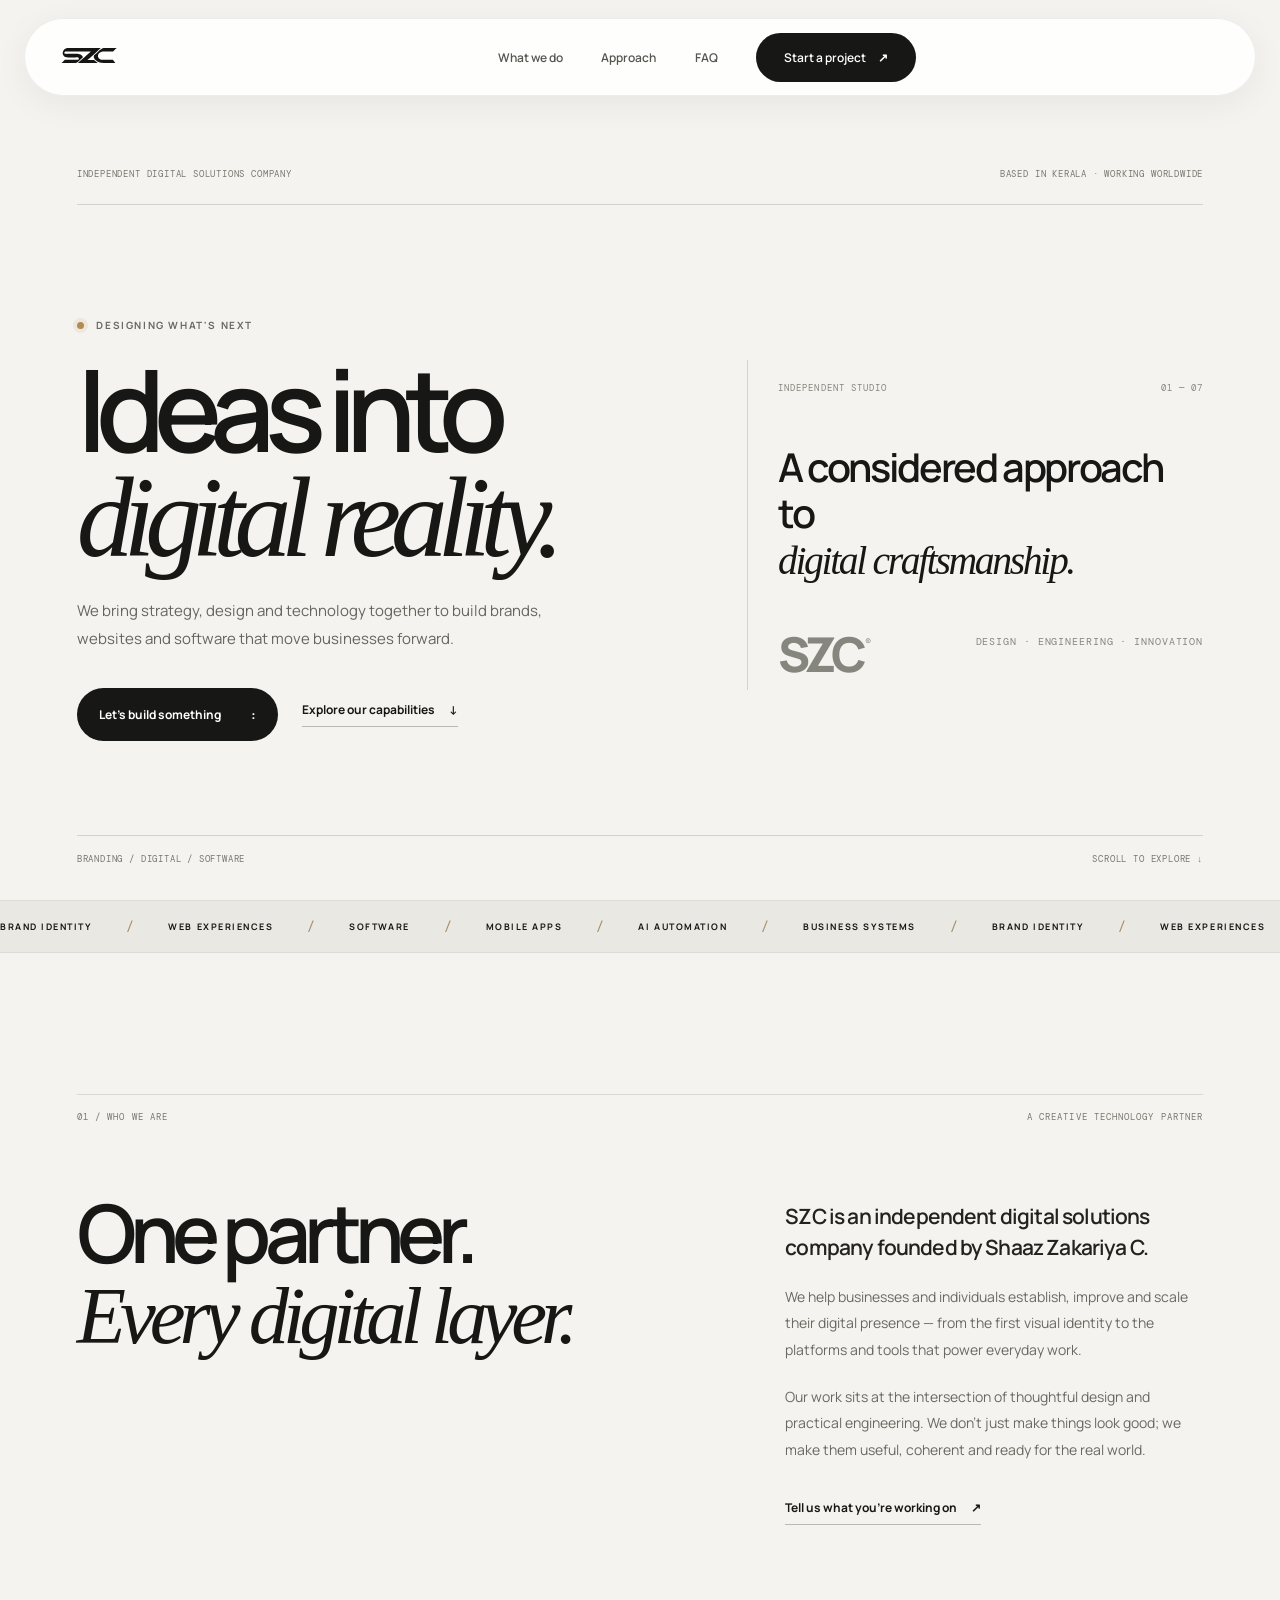
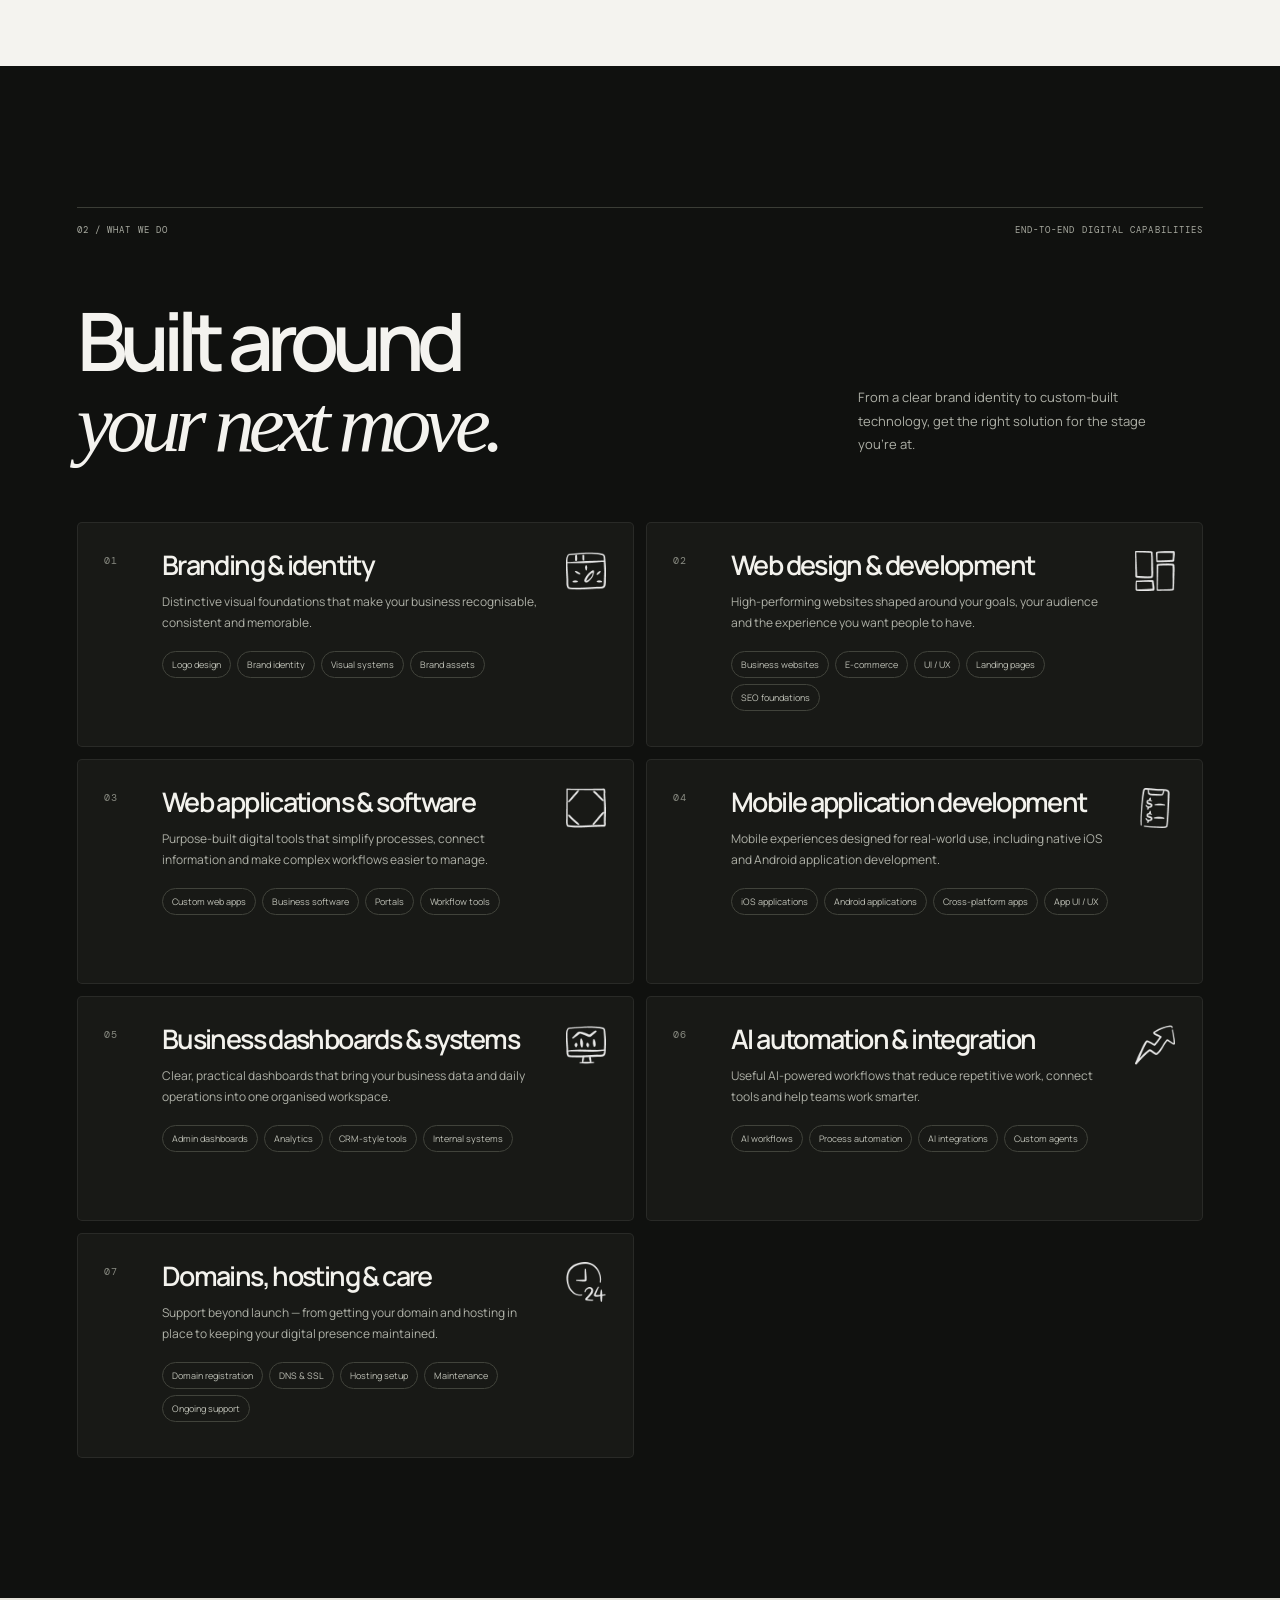
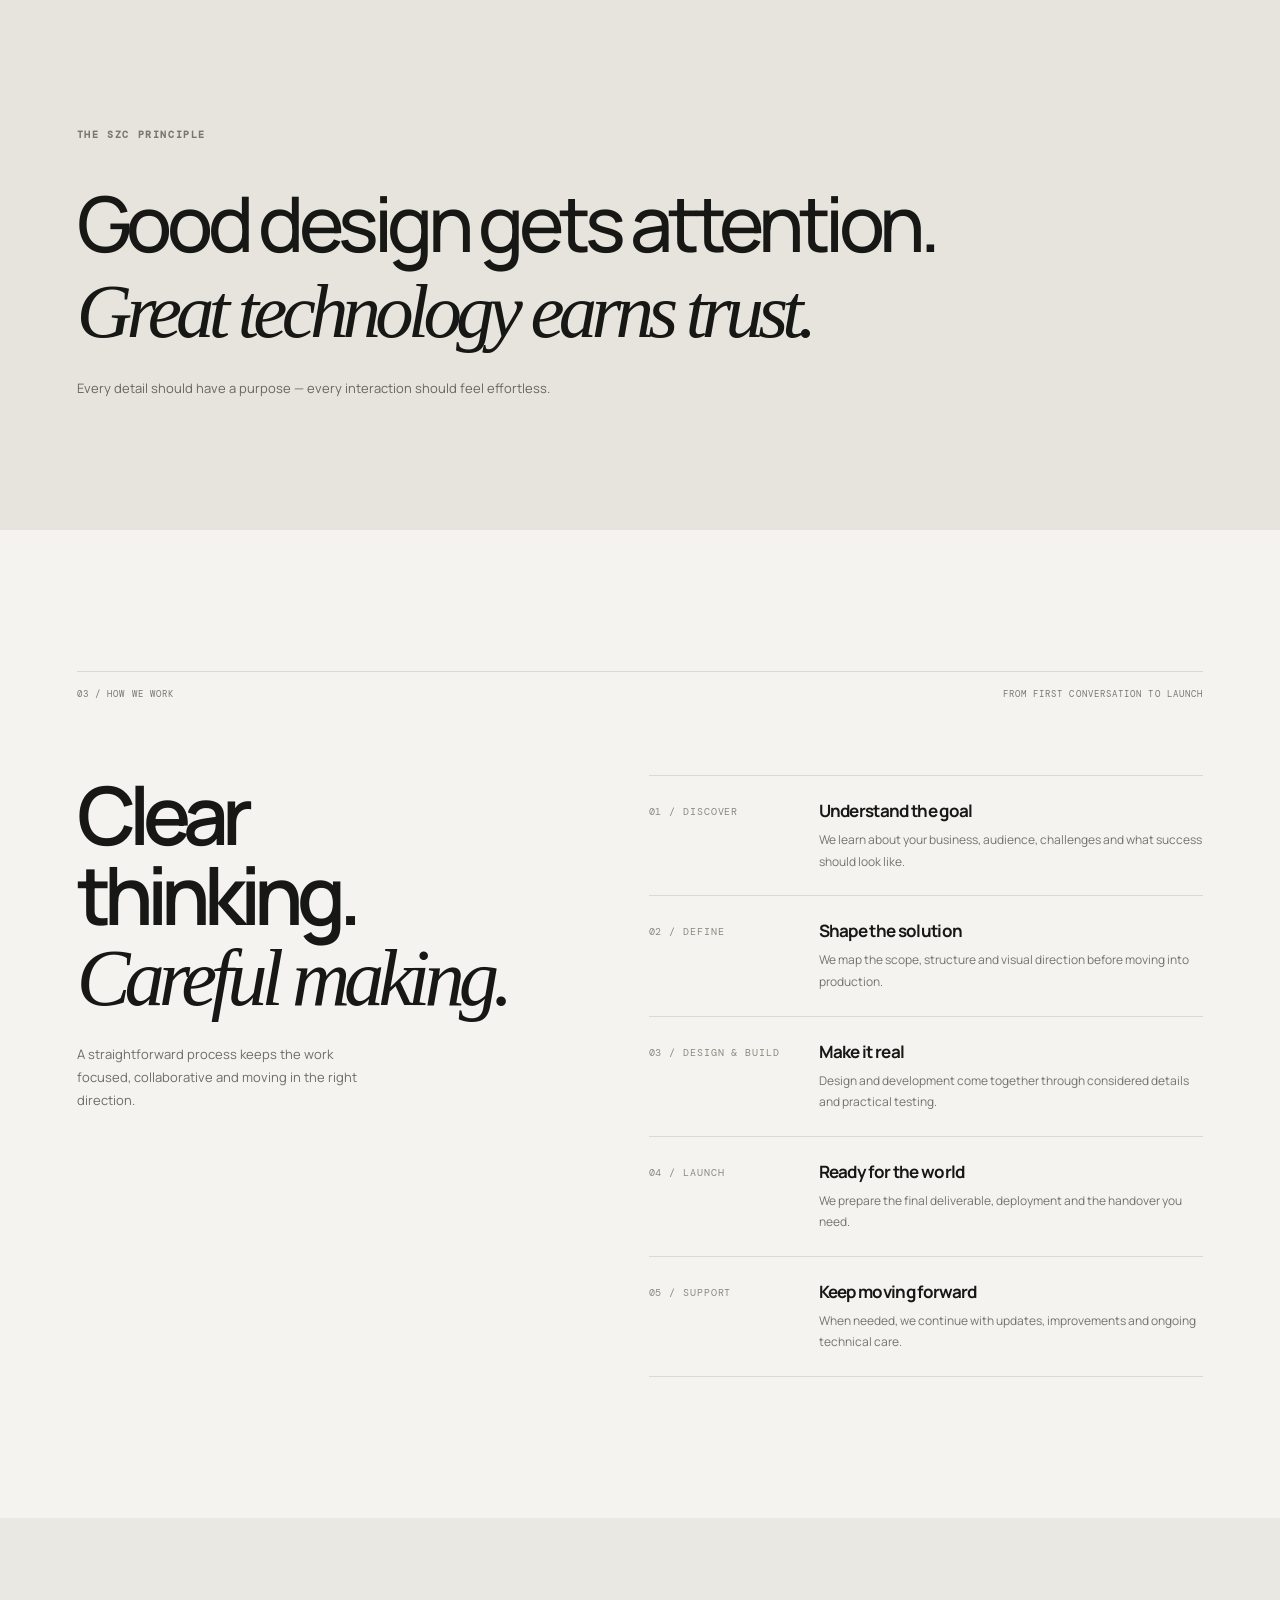
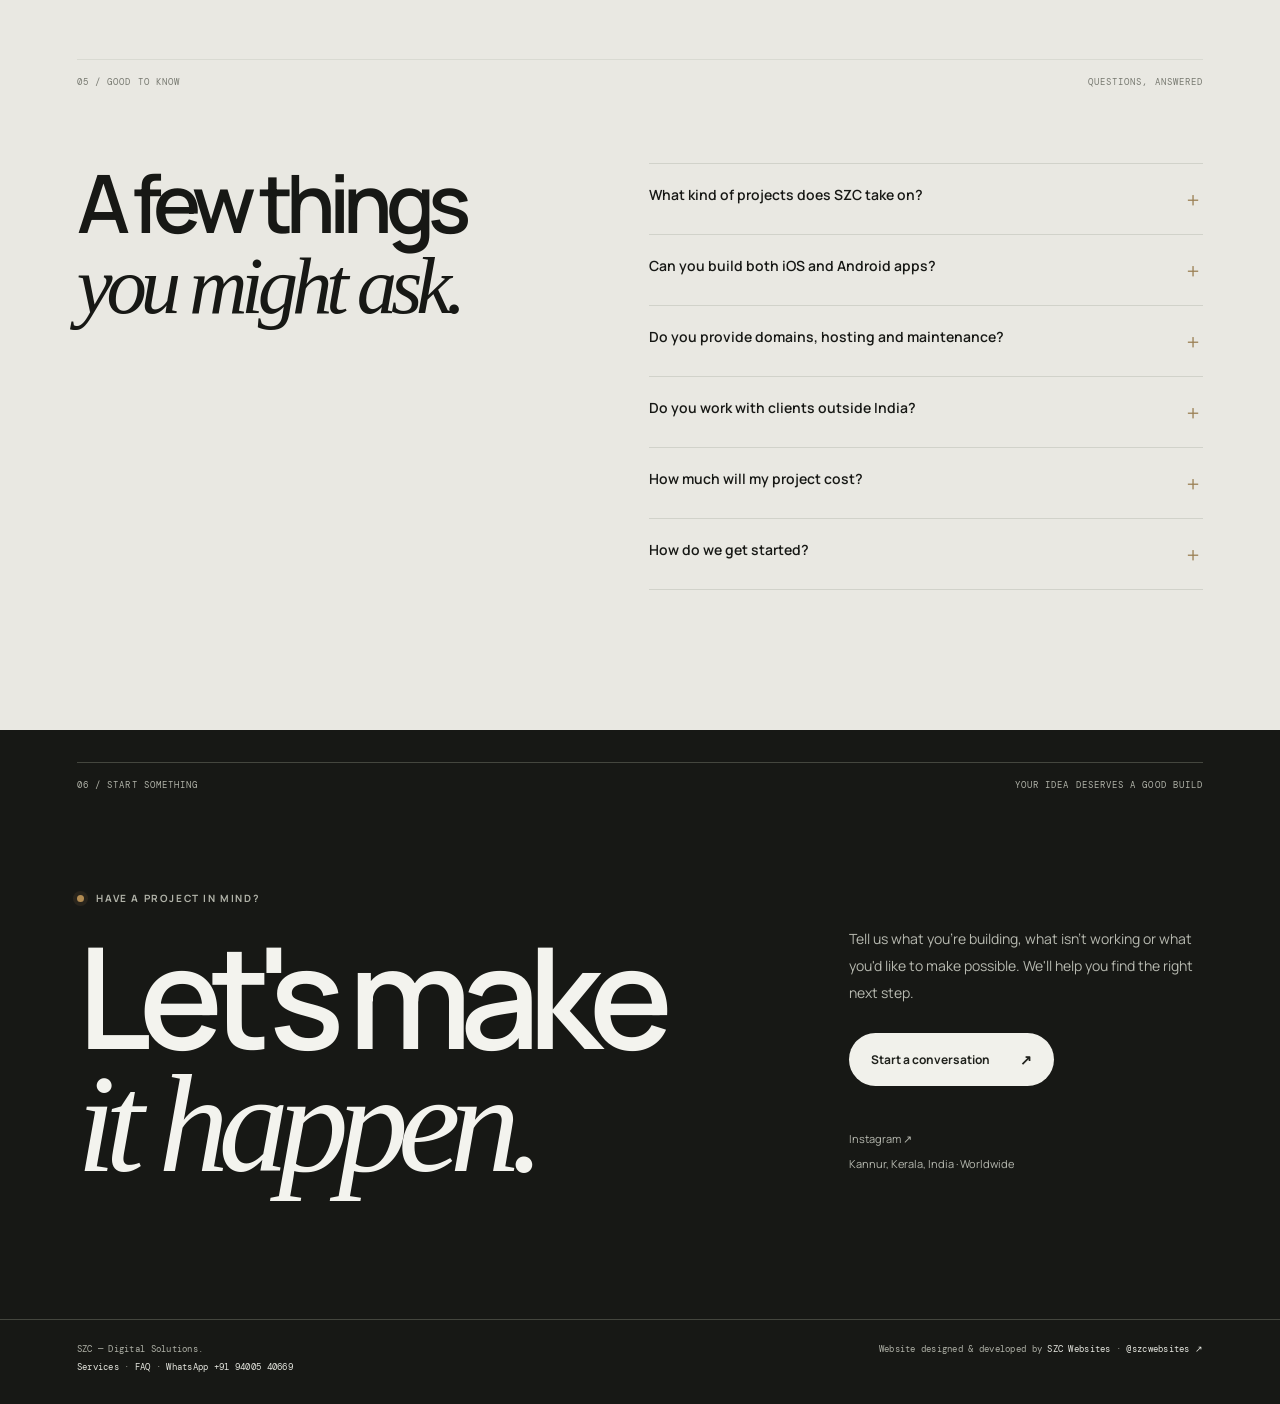
==== commit 31acc41a: "Update index.html" ====
--- a/index.html
+++ b/index.html
@@ -55,7 +55,7 @@
         <p class="eyebrow"><span class="status-dot"></span> DESIGNING WHAT'S NEXT</p>
         <h1>Ideas into<br><em>digital reality.</em></h1>
         <p class="hero-intro">We bring strategy, design and technology together to build brands, websites and software that move businesses forward.</p>
-        <div class="hero-actions"><a class="button button-dark" href="#contact">Let's build something <span>↗</span></a><a class="text-link" href="#services">Explore our capabilities <span>↓</span></a></div>
+        <div class="hero-actions"><a class="button button-dark" href="#contact">Let's build something <span>:</span></a><a class="text-link" href="#services">Explore our capabilities <span>↓</span></a></div>
       </div>
       <aside class="hero-aside">
         <div class="hero-aside-top mono"><span>INDEPENDENT STUDIO</span><span>01 — 07</span></div>
@@ -127,4 +127,4 @@
 </main>
 <footer class="site-footer"><div class="footer-row mono"><div>SZC — Digital Solutions.<br><a href="#services">Services</a> · <a href="#faq">FAQ</a> · <a href="https://wa.me/919400540669" target="_blank" rel="noopener noreferrer">WhatsApp +91 94005 40669</a></div><div class="footer-credit">Website designed &amp; developed by <a href="https://szcwebsites.in" target="_blank" rel="noopener noreferrer">SZC Websites</a> · <a href="https://www.instagram.com/shaazzakariyac/" target="_blank" rel="noopener noreferrer">@szcwebsites ↗</a></div></div></footer>
 <script src="script.js" defer></script>
-</body></html>+</body></html>
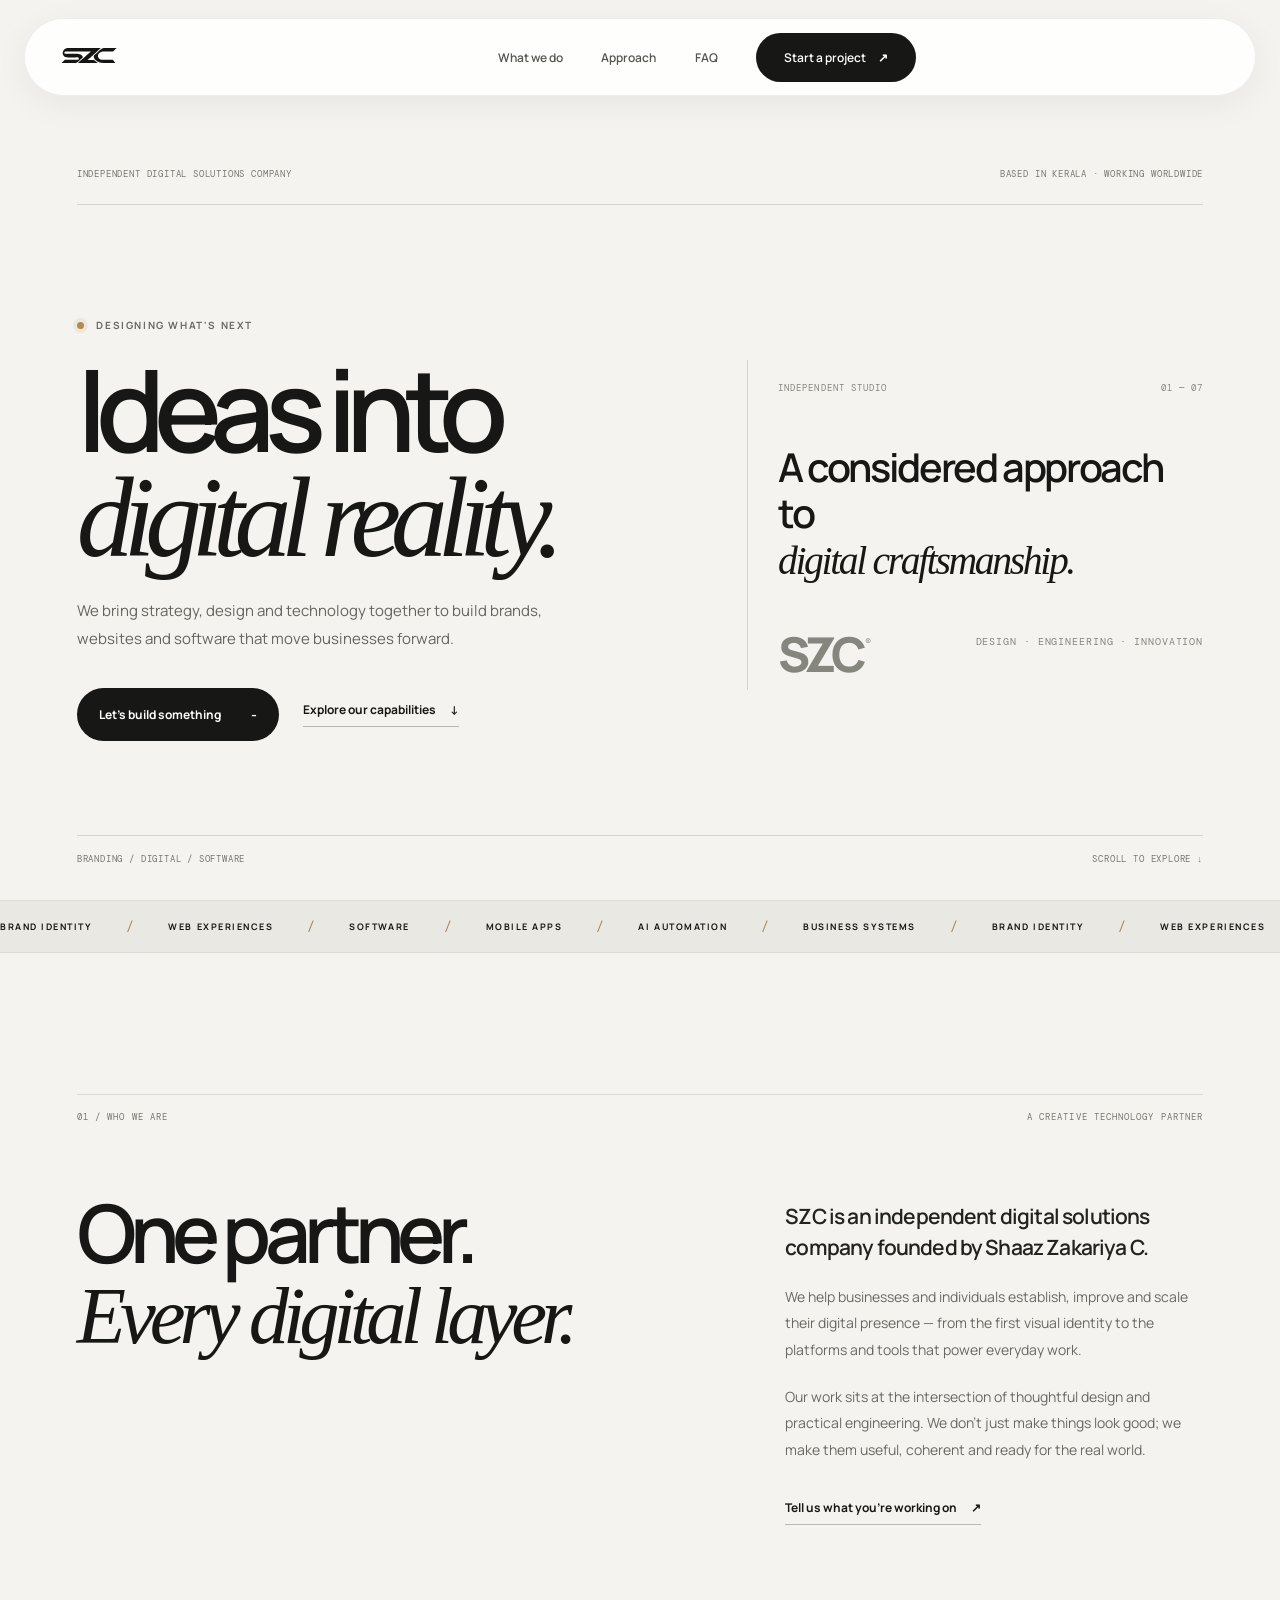
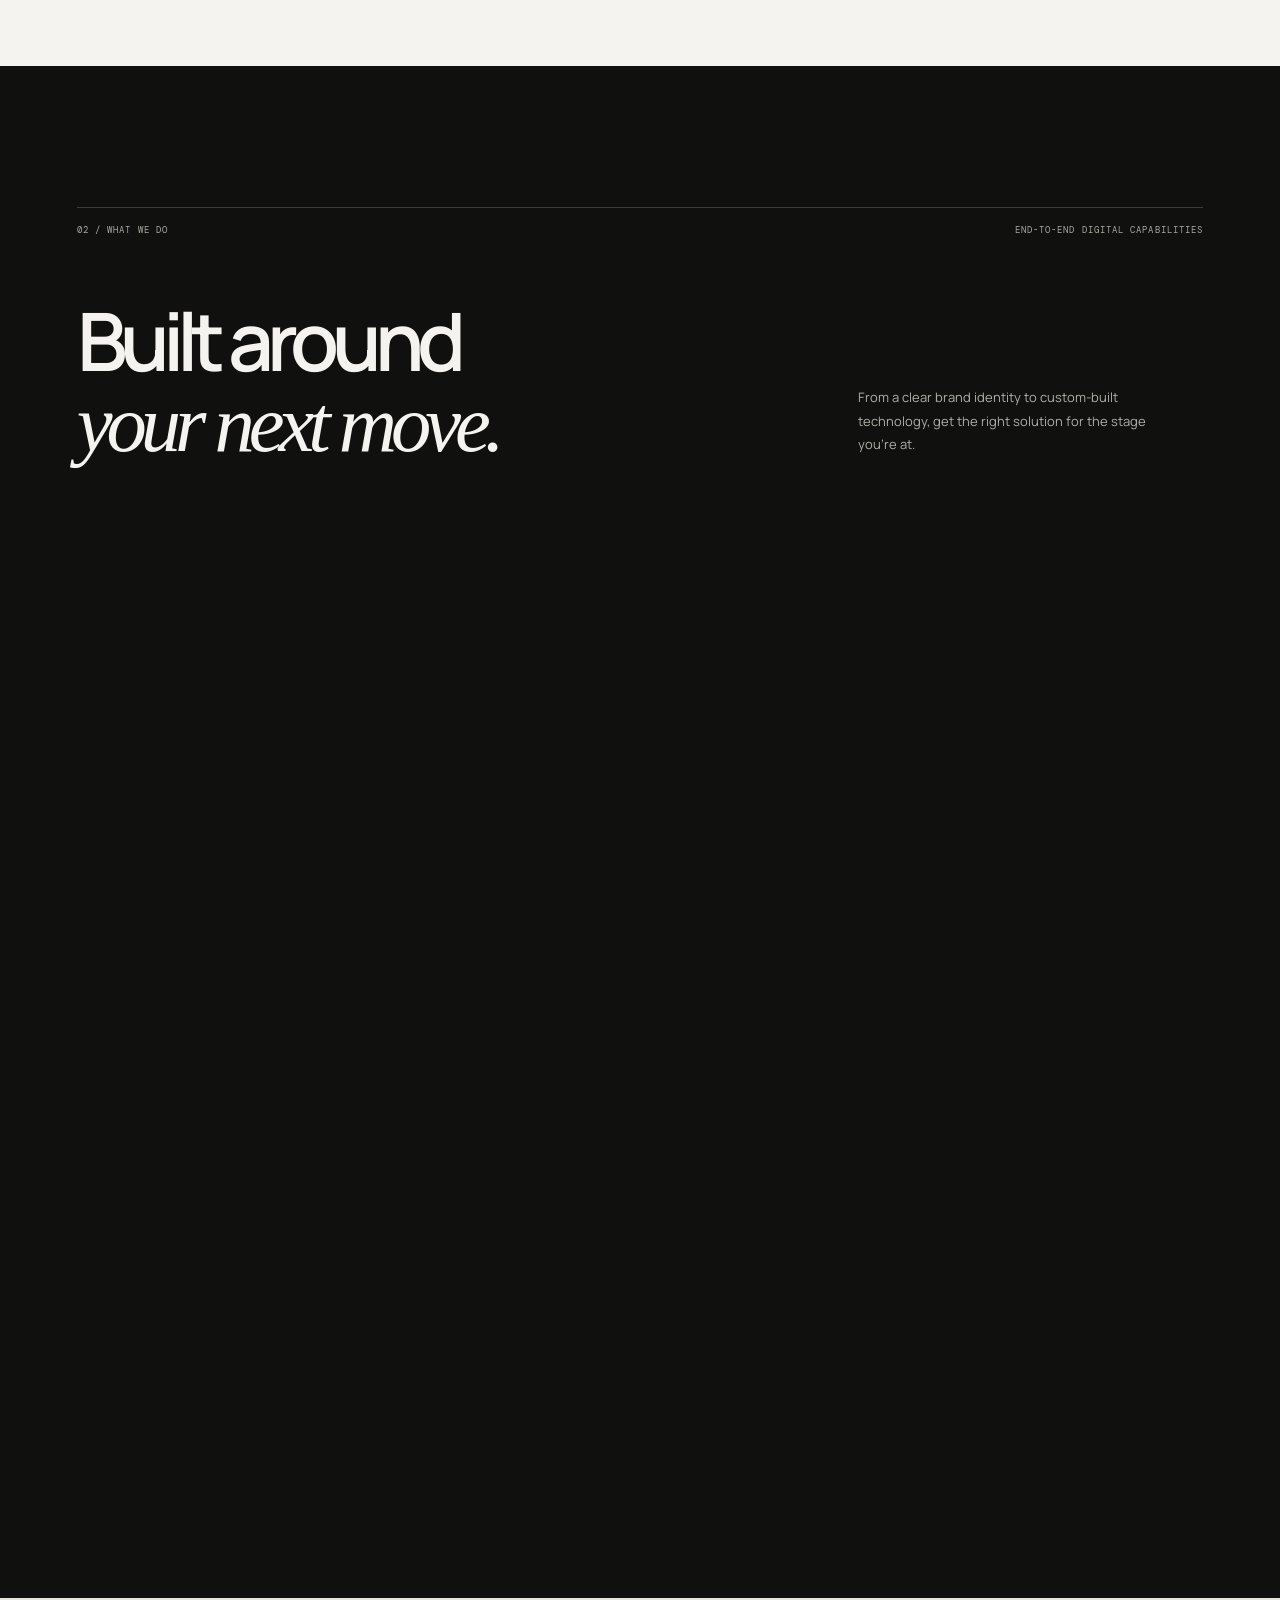
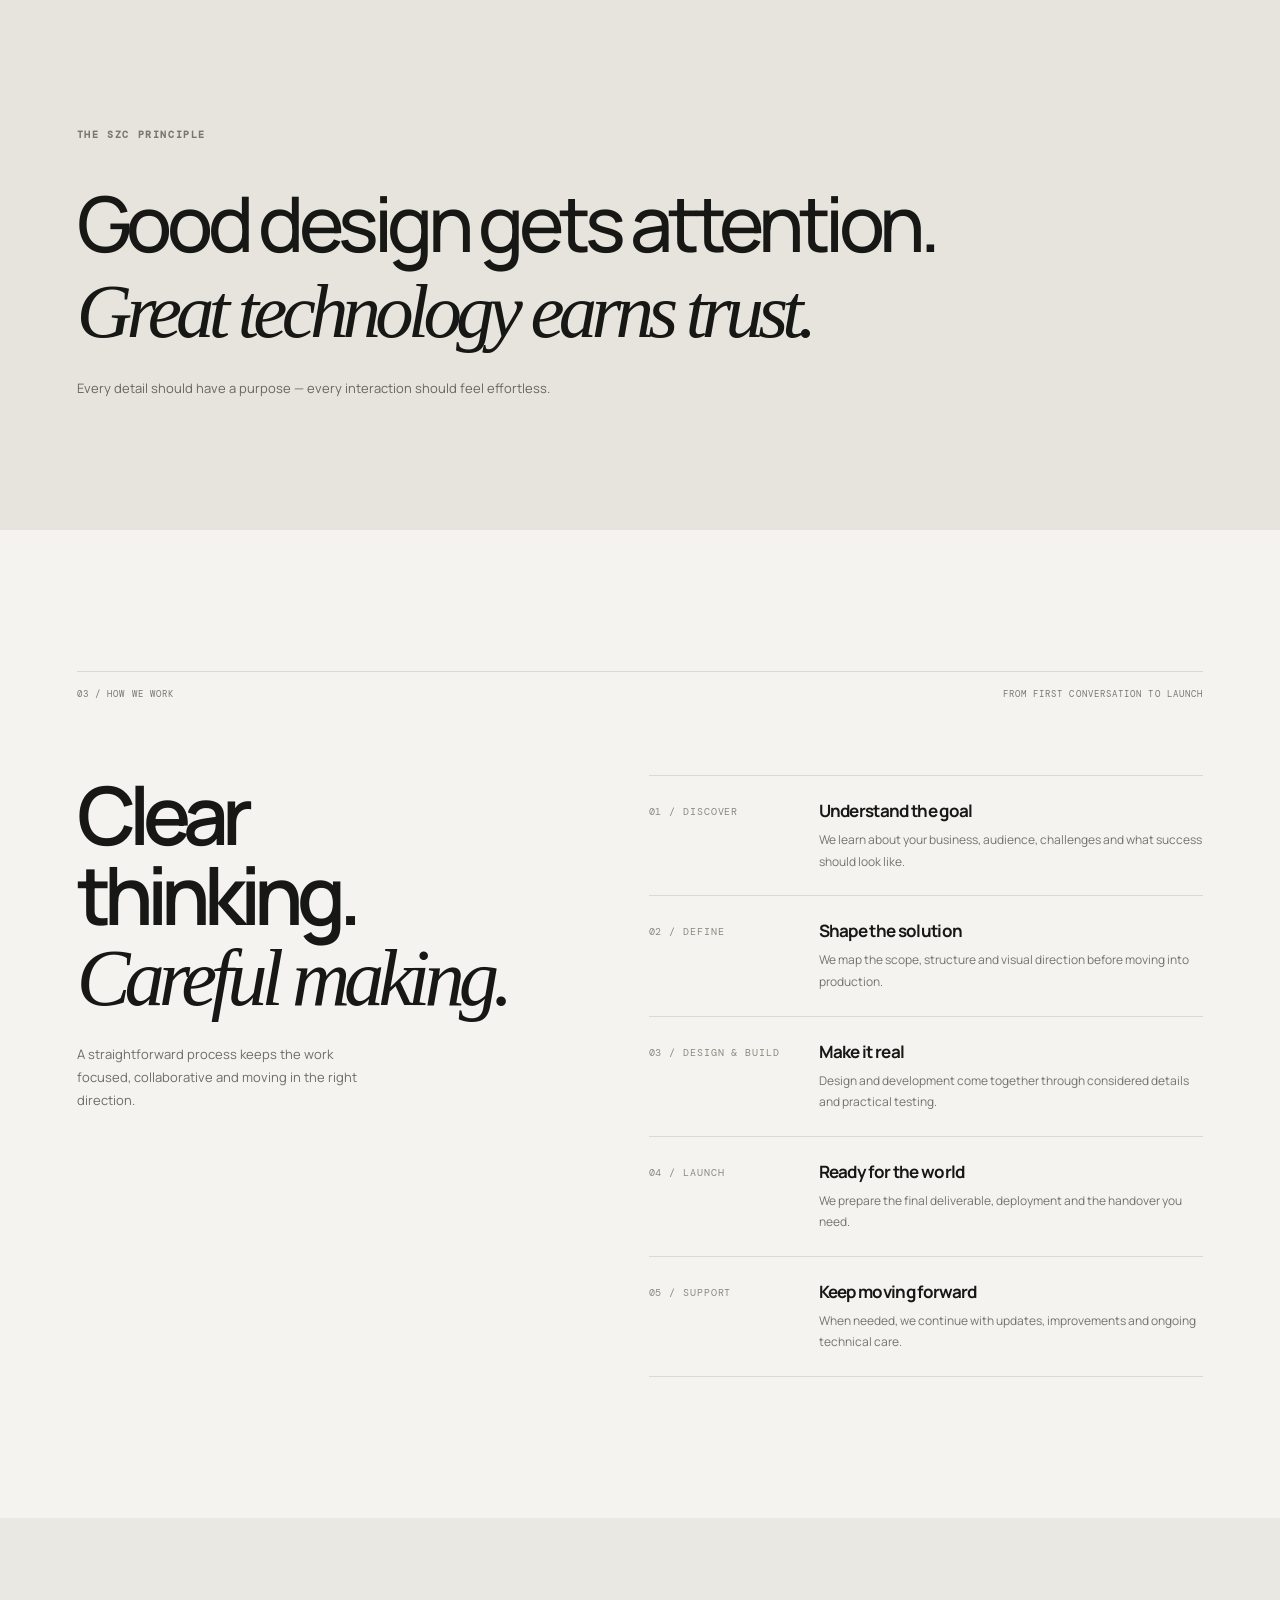
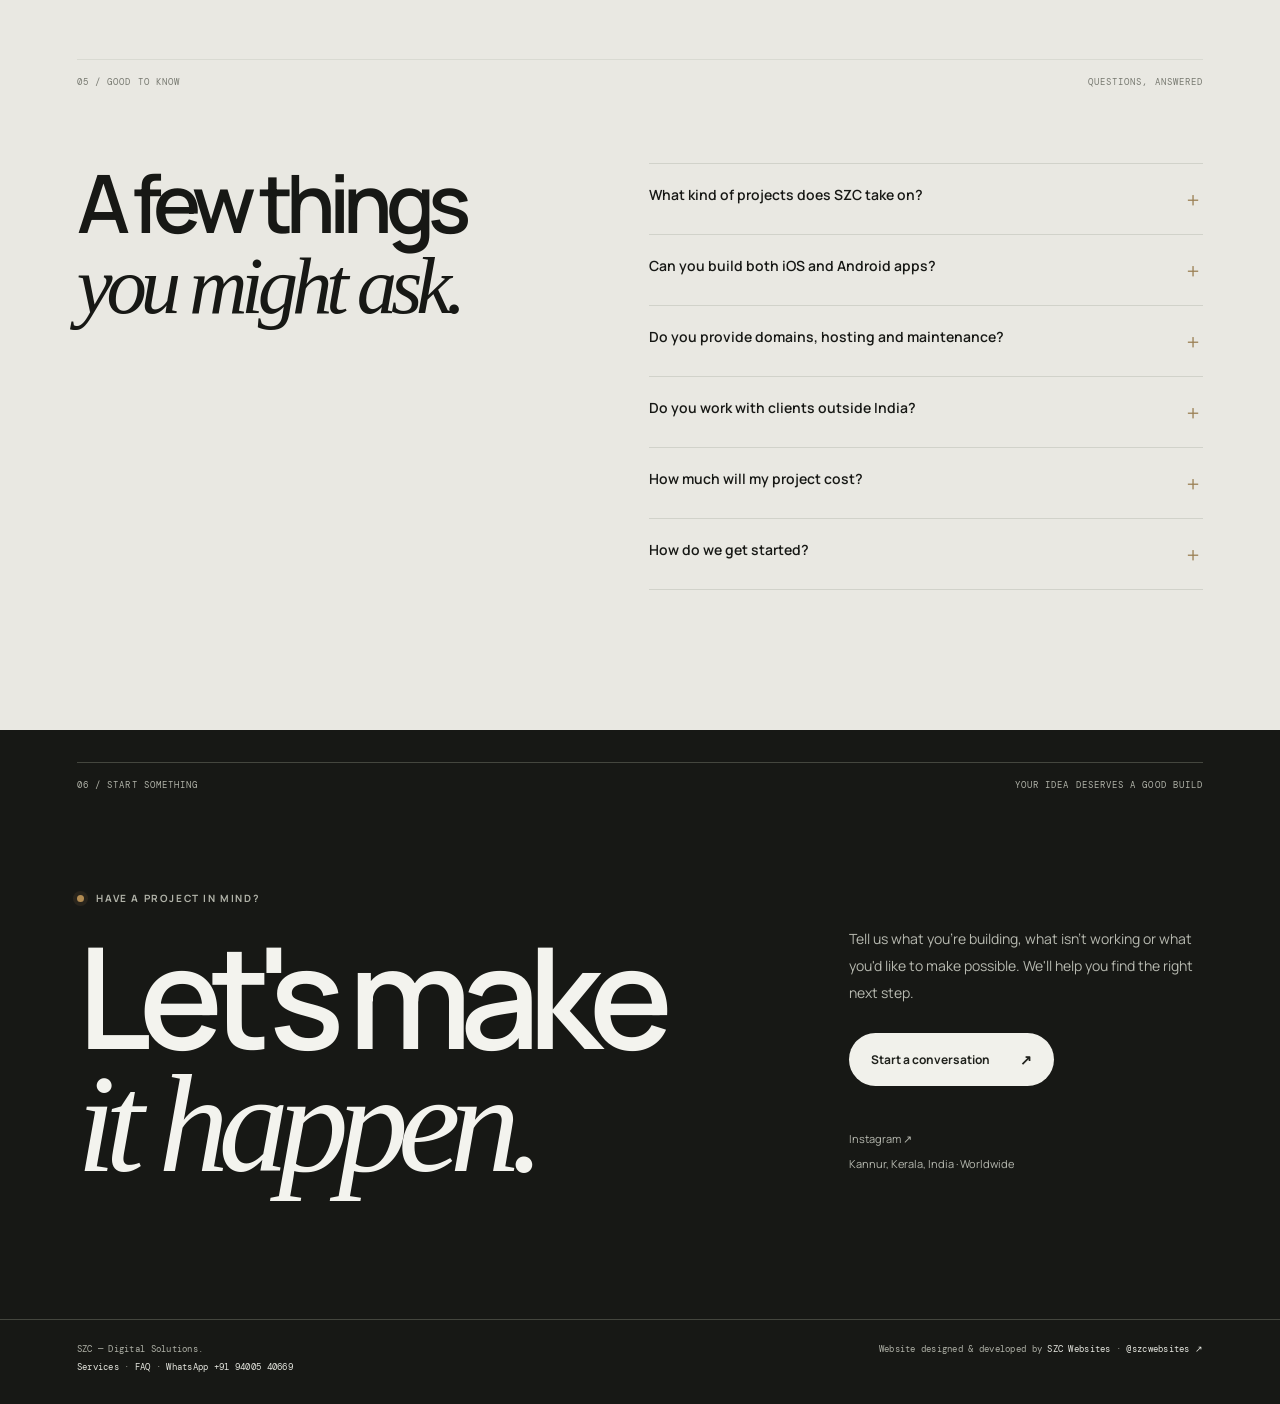
==== commit 6571c9da: "Update index.html" ====
--- a/index.html
+++ b/index.html
@@ -55,7 +55,7 @@
         <p class="eyebrow"><span class="status-dot"></span> DESIGNING WHAT'S NEXT</p>
         <h1>Ideas into<br><em>digital reality.</em></h1>
         <p class="hero-intro">We bring strategy, design and technology together to build brands, websites and software that move businesses forward.</p>
-        <div class="hero-actions"><a class="button button-dark" href="#contact">Let's build something <span>:</span></a><a class="text-link" href="#services">Explore our capabilities <span>↓</span></a></div>
+        <div class="hero-actions"><a class="button button-dark" href="#contact">Let's build something <span>-</span></a><a class="text-link" href="#services">Explore our capabilities <span>↓</span></a></div>
       </div>
       <aside class="hero-aside">
         <div class="hero-aside-top mono"><span>INDEPENDENT STUDIO</span><span>01 — 07</span></div>
